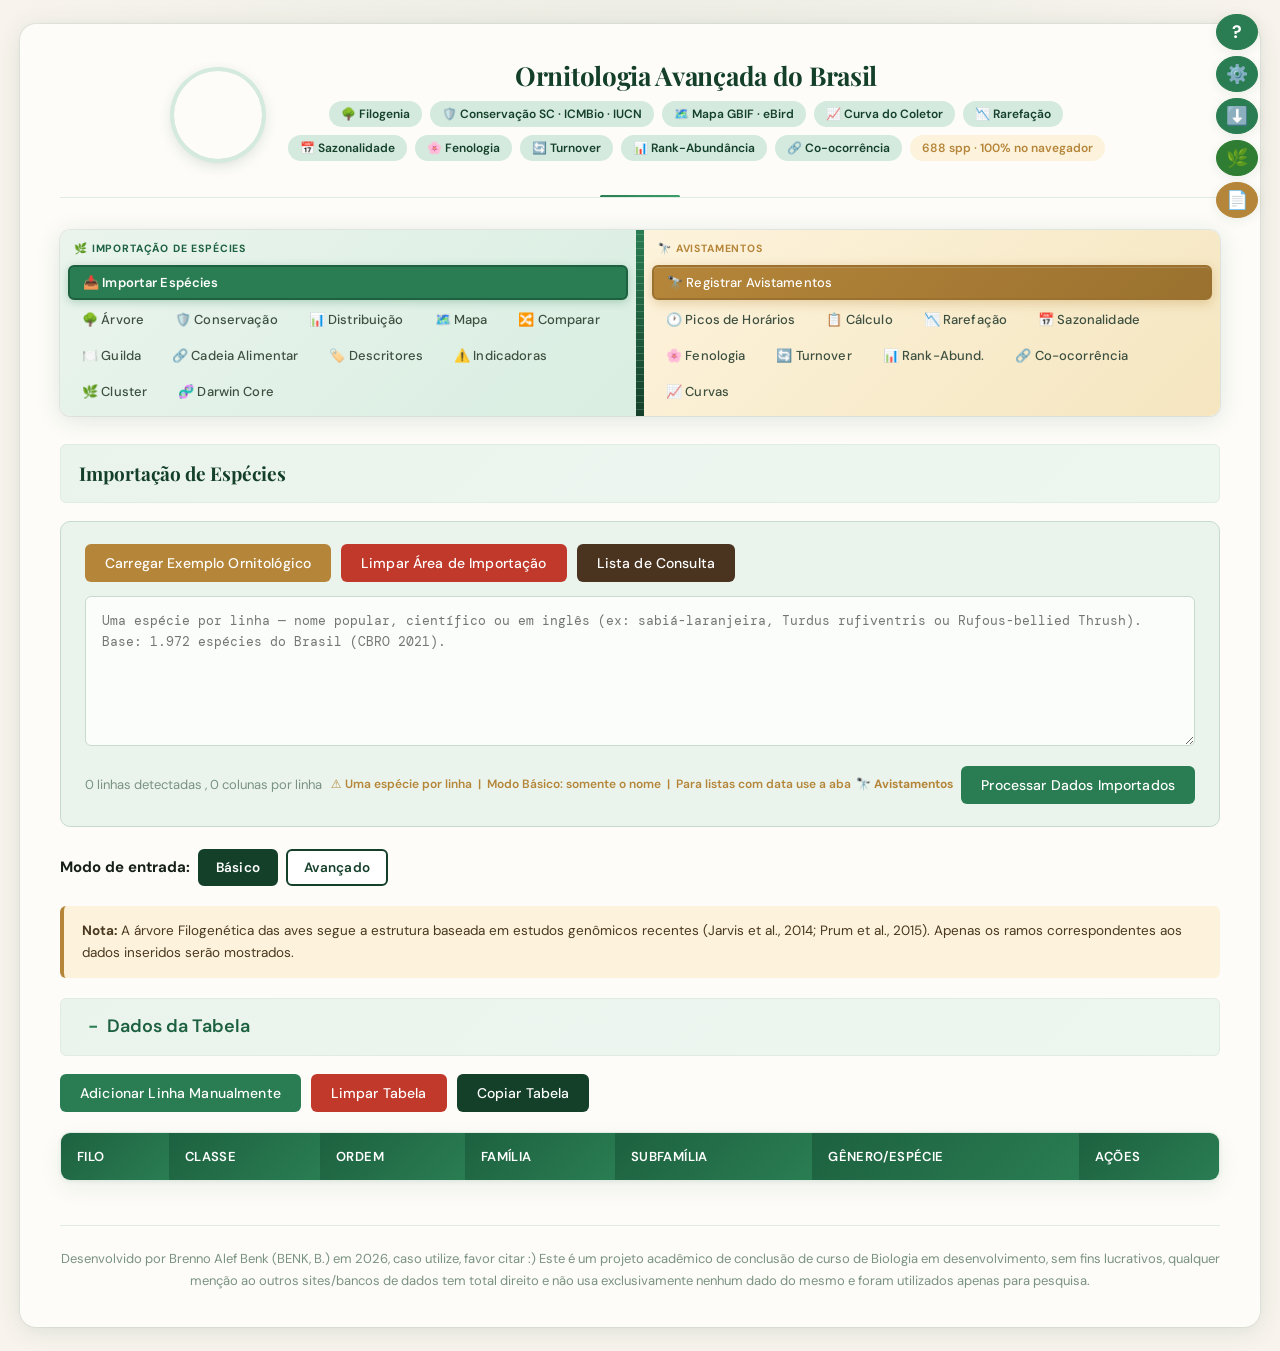
==== index.html @ 95152956 "1" ====
<!DOCTYPE html>
<html lang="pt-br">
<head>
    <meta charset="UTF-8">
    <meta name="viewport" content="width=device-width, initial-scale=1.0">
    <title>Ornitologia Avançada do Brasil</title>

    <!-- ── Open Graph / Link Preview ── -->
    <meta property="og:type"        content="website" />
    <meta property="og:title"       content="Ornitologia Avançada do Brasil" />
    <meta property="og:description" content="Plataforma científica de análise ornitológica: filogenia, conservação, diversidade e distribuição das 1.972 espécies de aves do Brasil (CBRO 2021) — tudo no navegador, sem instalar nada." />
    <meta property="og:image"       content="https://img.lightshot.app/1hoA8uRfRcuwwCsfjjPjYw.png" />
    <meta property="og:image:width"  content="512" />
    <meta property="og:image:height" content="512" />
    <meta property="og:image:alt"   content="Logo da plataforma Ornitologia Avançada do Brasil" />

    <!-- ── Twitter Card ── -->
    <meta name="twitter:card"        content="summary" />
    <meta name="twitter:title"       content="Ornitologia Avançada do Brasil" />
    <meta name="twitter:description" content="Plataforma científica de análise ornitológica: filogenia, conservação, diversidade e distribuição das 1.972 espécies de aves do Brasil." />
    <meta name="twitter:image"       content="https://img.lightshot.app/1hoA8uRfRcuwwCsfjjPjYw.png" />
    <script src="https://d3js.org/d3.v7.min.js"></script>
    <script src="https://cdn.jsdelivr.net/npm/html2canvas@1.4.1/dist/html2canvas.min.js"></script>
    <script src="https://cdnjs.cloudflare.com/ajax/libs/jszip/3.10.1/jszip.min.js"></script>
    <script src="https://cdnjs.cloudflare.com/ajax/libs/FileSaver.js/2.0.5/FileSaver.min.js"></script>
    <script src="https://cdnjs.cloudflare.com/ajax/libs/jspdf/2.5.1/jspdf.umd.min.js"></script>
    <!-- svg2pdf.js e lossless-image-compressor removidos: não existem/não são usados -->
    <script src="https://cdn.jsdelivr.net/npm/chart.js@4.4.0/dist/chart.umd.min.js"></script>
    <script src="https://cdn.jsdelivr.net/npm/chartjs-plugin-datalabels@2.2.0/dist/chartjs-plugin-datalabels.min.js"></script>
    <link rel="stylesheet" href="https://unpkg.com/leaflet@1.9.4/dist/leaflet.css" />
    <script src="https://unpkg.com/leaflet@1.9.4/dist/leaflet.js"></script>
    <script src="https://cdnjs.cloudflare.com/ajax/libs/leaflet.draw/1.0.4/leaflet.draw.js"></script>
    <link rel="stylesheet" href="https://cdnjs.cloudflare.com/ajax/libs/leaflet.draw/1.0.4/leaflet.draw.css" />
    <script src="https://unpkg.com/shpjs@4.0.4/dist/shp.js"></script>
    <script src="https://unpkg.com/@mapbox/togeojson@0.16.0/togeojson.js"></script>
    <script src="https://unpkg.com/@ngageoint/geopackage@4.2.4/dist/geopackage.min.js"></script>
    <script src="https://cdn.jsdelivr.net/npm/@turf/turf@6/turf.min.js"></script>
    <!-- shp-write removido: exportação implementada manualmente com JSZip -->
    <link rel="icon" type="image/png" sizes="16x16" href="favicon-16x16.png">
    <link rel="icon" type="image/png" sizes="32x32" href="favicon-32x32.png">
    <link rel="icon" type="image/x-icon" href="favicon.ico">

    <link rel="stylesheet" href="style.css">
    <script src="https://cdn.sheetjs.com/xlsx-0.20.1/package/dist/xlsx.full.min.js"></script>


    <!-- ══════════════════════════════════════════
         RASTREADOR DE VISITAS — Google Sheets
         Substitua COLE_A_URL_AQUI pela URL do
         seu Web App (Google Apps Script).
         Nenhum token exposto aqui!
    ══════════════════════════════════════════ -->
</head>
<body>
<!-- ═══════ LOADING OVERLAY — PAPAGAIO ═══════ -->
<div id="parrot-loading-overlay" role="status" aria-live="polite">
    <div class="parrot-box">
        <span class="parrot-emoji">🦜</span>
        <span class="parrot-label">Calculando métricas…</span>
        <div class="parrot-dots"><span></span><span></span><span></span></div>
    </div>
</div>
<!-- ════════════════════════════════════════════ -->
<!-- ==================== OFFLINE BANNER ==================== -->
<div id="offline-banner" style="display:none; position:fixed; bottom:0; left:0; right:0; z-index:5000; background:#1a1a2e; color:#e0e0e0; font-family:'DM Sans',sans-serif; font-size:13px; padding:10px 20px; display:none; align-items:center; gap:14px; flex-wrap:wrap; border-top:2px solid #e74c3c; box-shadow:0 -4px 20px rgba(0,0,0,0.4);">
    <span style="font-size:18px;">📡</span>
    <strong style="color:#f39c12;">Modo offline detectado.</strong>
    <span style="color:#bdc3c7;">Funções indisponíveis sem internet:</span>
    <span style="background:rgba(231,76,60,0.2); border:1px solid #e74c3c; border-radius:12px; padding:2px 10px; font-size:12px;">🌍 GBIF</span>
    <span style="background:rgba(231,76,60,0.2); border:1px solid #e74c3c; border-radius:12px; padding:2px 10px; font-size:12px;">🐦 eBird</span>
    <span style="background:rgba(231,76,60,0.2); border:1px solid #e74c3c; border-radius:12px; padding:2px 10px; font-size:12px;">🗺️ Mapa base</span>
    <span style="color:#95a5a6; font-size:12px;">— Análises locais (taxonomia, diversidade, conservação) funcionam normalmente.</span>
    <button onclick="document.getElementById('offline-banner').style.display='none'" style="margin-left:auto; background:transparent; border:1px solid #555; border-radius:6px; color:#aaa; font-size:12px; padding:3px 10px; cursor:pointer;">✕</button>
</div>



    <div style="position: fixed; top: 14px; right: 22px; z-index: 3000; display: flex; flex-direction: column; align-items: flex-end; gap: 6px;">
        <button id="help-button-fixed" title="Ajuda" style="width:36px;height:36px;font-size:18px;border-radius:50%;background:var(--green-base);border:1.5px solid var(--green-base);color:white;cursor:pointer;display:flex;align-items:center;justify-content:center;box-shadow:var(--shadow-soft);">?</button>
        <button id="settings-open-btn" title="Configurações" style="width:36px;height:36px;font-size:18px;border-radius:50%;background:var(--green-base);border:1.5px solid var(--green-base);color:white;cursor:pointer;display:flex;align-items:center;justify-content:center;box-shadow:var(--shadow-soft);transition:all var(--transition);">⚙️</button>
        <button id="download-charts-btn" title="Baixar gráficos" style="width:36px;height:36px;font-size:18px;border-radius:50%;background:var(--green-base);border:1.5px solid var(--green-base);color:white;cursor:pointer;display:flex;align-items:center;justify-content:center;box-shadow:var(--shadow-soft);transition:all var(--transition);">⬇️</button>
        <button id="campo-open-btn" title="Modo Campo" style="width:36px;height:36px;font-size:18px;border-radius:50%;background:#2e7d32;border:1.5px solid #2e7d32;color:white;cursor:pointer;display:flex;align-items:center;justify-content:center;box-shadow:var(--shadow-soft);transition:all var(--transition);">🌿</button>
        <button id="report-btn" title="Relatório Preliminar" style="width:36px;height:36px;font-size:18px;border-radius:50%;background:var(--amber);border:1.5px solid var(--amber);color:white;cursor:pointer;display:flex;align-items:center;justify-content:center;box-shadow:var(--shadow-soft);transition:all var(--transition);">📄</button>
    </div>
    <div class="container">

        <!-- ══ LIGHTBOX ══ -->
        <div id="hdr-lightbox">
            <button id="hdr-lb-close" onclick="hdrLbClose()">✕</button>
            <img id="hdr-lb-img" src="" alt="">
            <div id="hdr-lb-cap"></div>
        </div>

        <header id="main-header">
            <!-- camada foto -->
            <div id="hdr-bg"></div>
            <!-- camada escurecimento -->
            <div id="hdr-overlay"></div>
            <!-- botão nova foto (visível só com foto ativa) -->
            <button id="hdr-shuffle" title="Nova foto aleatória" onclick="hdrShuffle(event)">🔀</button>
            <!-- crédito inferior direito -->
            <div id="hdr-credit">
                <a id="hdr-credit-link" href="#" target="_blank" rel="noopener">
                    <span class="cr-cam">📷</span>
                    <span class="cr-bird" id="hdr-cr-bird"></span>
                    <span class="cr-sep">·</span>
                    <span class="cr-author">por <span id="hdr-cr-author"></span></span>
                </a>
            </div>
    <div class="logo" id="logo-placeholder" style="background-image: url('https://img.lightshot.app/1hoA8uRfRcuwwCsfjjPjYw.png');">
    <!-- O texto "LOGO" será ocultado pelo CSS -->
</div>
    <div>
        <h1>Ornitologia Avançada do Brasil</h1>
        <p class="description">
            <span style="display:flex; flex-wrap:wrap; gap:8px; justify-content:center; margin-bottom:8px;">
                <span style="background:var(--green-pale); border-radius:20px; padding:3px 12px; font-size:12px; font-weight:600; color:var(--green-deep);">🌳 Filogenia</span>
                <span style="background:var(--green-pale); border-radius:20px; padding:3px 12px; font-size:12px; font-weight:600; color:var(--green-deep);">🛡️ Conservação SC · ICMBio · IUCN</span>
                <span style="background:var(--green-pale); border-radius:20px; padding:3px 12px; font-size:12px; font-weight:600; color:var(--green-deep);">🗺️ Mapa GBIF · eBird</span>
                <span style="background:var(--green-pale); border-radius:20px; padding:3px 12px; font-size:12px; font-weight:600; color:var(--green-deep);">📈 Curva do Coletor</span>
                <span style="background:var(--green-pale); border-radius:20px; padding:3px 12px; font-size:12px; font-weight:600; color:var(--green-deep);">📉 Rarefação</span>
                <span style="background:var(--green-pale); border-radius:20px; padding:3px 12px; font-size:12px; font-weight:600; color:var(--green-deep);">📅 Sazonalidade</span>
                <span style="background:var(--green-pale); border-radius:20px; padding:3px 12px; font-size:12px; font-weight:600; color:var(--green-deep);">🌸 Fenologia</span>
                <span style="background:var(--green-pale); border-radius:20px; padding:3px 12px; font-size:12px; font-weight:600; color:var(--green-deep);">🔄 Turnover</span>
                <span style="background:var(--green-pale); border-radius:20px; padding:3px 12px; font-size:12px; font-weight:600; color:var(--green-deep);">📊 Rank-Abundância</span>
                <span style="background:var(--green-pale); border-radius:20px; padding:3px 12px; font-size:12px; font-weight:600; color:var(--green-deep);">🔗 Co-ocorrência</span>
                <span style="background:var(--amber-pale); border-radius:20px; padding:3px 12px; font-size:12px; font-weight:600; color:var(--amber);">688 spp · 100% no navegador</span>
            </span>
        </p>
    </div>

</header>
        
        <main>
        <!-- ===== BARRA DE ABAS ===== -->
        <div class="tab-nav-container" id="main-tab-nav">

            <!-- GRUPO ESQUERDO: requer Importação de Espécies (Árvore, Conservação, Distribuição, Mapa, Comparar, etc.) -->
            <div class="tab-group tab-group-left">
                <div class="tab-group-label">🌿 Importação de Espécies</div>
                <button class="tab-btn-primary tab-btn tab-active" data-tab="import-section">📥 Importar Espécies</button>
                <button class="tab-btn" data-tab="tree-section">🌳 Árvore</button>
                <button class="tab-btn" data-tab="conservation-section">🛡️ Conservação</button>
                <button class="tab-btn" data-tab="distribution-charts-section">📊 Distribuição</button>
                <button class="tab-btn" data-tab="map-section">🗺️ Mapa</button>
                <button class="tab-btn" data-tab="compare-section">🔀 Comparar</button>
                <button class="tab-btn" data-tab="guild-section">🍽️ Guilda</button>
                <button class="tab-btn" data-tab="foodchain-section">🔗 Cadeia Alimentar</button>
                <button class="tab-btn" data-tab="descriptor-section">🏷️ Descritores</button>
                <button class="tab-btn" data-tab="indicadoras-section">⚠️ Indicadoras</button>
                <button class="tab-btn" data-tab="cluster-section">🌿 Cluster</button>
                <button class="tab-btn" data-tab="darwincore-section">🧬 Darwin Core</button>
            </div>

            <!-- BARRA DIVISÓRIA VERDE -->
            <div class="tab-nav-divider" title="Linha divisória: esquerda = Espécies · direita = Avistamentos"></div>

            <!-- GRUPO DIREITO: requer Avistamentos -->
            <div class="tab-group tab-group-right">
                <div class="tab-group-label">🔭 Avistamentos</div>
                <button class="tab-btn-primary tab-btn" data-tab="avistamentos-section">🔭 Registrar Avistamentos</button>
                <button class="tab-btn" data-tab="picos-horarios-section">🕐 Picos de Horários</button>
                <button class="tab-btn" data-tab="calculo-avist-section">📋 Cálculo</button>
                <button class="tab-btn" data-tab="rarefacao-section">📉 Rarefação</button>
                <button class="tab-btn" data-tab="sazonalidade-section">📅 Sazonalidade</button>
                <button class="tab-btn" data-tab="fenologia-section">🌸 Fenologia</button>
                <button class="tab-btn" data-tab="turnover-section">🔄 Turnover</button>
                <button class="tab-btn" data-tab="rankabundancia-section">📊 Rank-Abund.</button>
                <button class="tab-btn" data-tab="coocorrencia-section">🔗 Co-ocorrência</button>
                <button class="tab-btn" data-tab="curve-section">📈 Curvas</button>
            </div>

        </div>
        <section class="app-section main-section tab-section tab-active" id="import-section">
    <div class="section-header" id="import-header">
        <span class="collapse-indicator" id="import-indicator">-</span>
        <h2>Importação de Espécies</h2>
    </div>
    <div class="section-content" id="import-content">
        <div class="data-import">
                    <div class="import-controls">
                        <button id="import-example" class="import-btn">Carregar Exemplo Ornitológico</button>
                        <button id="clear-import" class="delete-btn">Limpar Área de Importação</button>
                        <button id="query-species-btn" class="query-btn">Lista de Consulta</button>
                    </div>
                    
                    <div style="position:relative;">
                    <textarea id="import-data" placeholder="Uma espécie por linha — nome popular, científico ou em inglês (ex: sabiá-laranjeira, Turdus rufiventris ou Rufous-bellied Thrush). Base: 1.972 espécies do Brasil (CBRO 2021)."></textarea>
                    <!-- FEEDBACK EM TEMPO REAL -->
                    <div id="realtime-feedback-panel" style="display:none; position:absolute; right:-210px; top:0; width:200px; background:var(--surface,#fff); border:1.5px solid var(--border,#c5d0b5); border-radius:8px; padding:8px; font-size:12px; font-family:'DM Sans',sans-serif; box-shadow:0 4px 16px rgba(0,0,0,0.12); max-height:380px; overflow-y:auto; z-index:100;">
                        <div style="font-weight:700; color:var(--green-deep); margin-bottom:6px; font-size:11px; letter-spacing:0.3px;">FEEDBACK EM TEMPO REAL</div>
                        <div id="realtime-feedback-lines"></div>
                    </div>
                    </div>
<div id="import-autocomplete" class="autocomplete-suggestions" style="display:none;"></div>
                    <div class="import-info">
                        <div>
                            <span id="line-count">0 linhas detectadas</span>
                            <span id="column-count">, 0 colunas por linha</span>
                        </div>
                        <span style="font-size:12px; color:var(--amber); font-weight:600; display:flex; align-items:center; gap:5px;">
                            ⚠️ Uma espécie por linha &nbsp;|&nbsp; Modo Básico: somente o nome &nbsp;|&nbsp; Para listas com data use a aba <strong>🔭 Avistamentos</strong>
                        </span>
                        <button id="process-import" class="generate-btn">Processar Dados Importados</button>
                    </div>
                </div>
                
                <!-- Seletor de modo básico/avançado -->
                <div class="mode-selector">
                    <span style="font-weight: bold;">Modo de entrada:</span>
                    <button id="mode-basic" class="mode-btn active">Básico</button>
                    <button id="mode-advanced" class="mode-btn">Avançado</button>
                </div>
                
                <!-- INSTRUÇÕES DINÂMICAS -->
                <div class="instructions" id="instructions-text">
                    <!-- Preenchido via JS -->
                            </div>
                
                <div class="tree-note" style="margin-bottom: 20px;">
                    <strong>Nota:</strong> A árvore Filogenética das aves segue a estrutura baseada em estudos genômicos recentes (Jarvis et al., 2014; Prum et al., 2015). Apenas os ramos correspondentes aos dados inseridos serão mostrados.
                </div>

                <!-- Cabeçalho para colapsar a tabela -->
                <div class="section-header" id="table-header">
                    <span class="collapse-indicator" id="table-indicator">-</span>
                    <h3>Dados da Tabela</h3>
                </div>

<!-- Área colapsável da tabela -->
<div class="section-content" id="table-content">
    <!-- Área de botões (já existente) -->
                    <div class="buttons">
                        <button id="add-row">Adicionar Linha Manualmente</button>
                        <button id="clear-data" class="delete-btn">Limpar Tabela</button>
                        <button id="copy-taxonomy-table" class="export-btn">Copiar Tabela</button>  
                    </div>
    <div class="table-container">
        <table id="taxonomy-table">
            <thead>
                <tr>
                    <th class="taxo-col">Filo</th>
                    <th class="taxo-col">Classe</th>
                    <th class="taxo-col">Ordem</th>
                    <th class="taxo-col">Família</th>
                    <th class="taxo-col">Subfamília</th>
                    <th class="species-col">Gênero/Espécie</th>
                    <th>Ações</th>
                </tr>
            </thead>
            <tbody id="table-body">
                <!-- Linhas serão adicionadas aqui dinamicamente -->
            </tbody>
        </table>
    </div>
</div>
    </div><!-- /section-content -->
            </section>
            
            <!-- Área de avisos de correção taxonômica -->
            <div id="taxo-warnings-container" class="taxo-warning" style="display: none;"></div>

<!-- ==================== ABA AVISTAMENTOS ==================== -->
<section class="app-section tab-section" id="avistamentos-section">
    <div class="section-header" style="cursor:default; margin-bottom:20px;">
        <span class="collapse-indicator" style="display:none;"></span>
        <h2>🔭 Registro de Avistamentos</h2>
    </div>
    <div class="section-content">

        <p style="background:#eef4e4; border-left:4px solid var(--green-base); padding:10px 14px; border-radius:4px; margin-bottom:20px; font-size:13.5px;">
            Registre avistamentos de campo — com ou sem data. Os registros são armazenados localmente na sessão e ficam disponíveis para todas as análises (Sazonalidade, Fenologia, Turnover, Rank-Abundância, Co-ocorrência). Use o botão <strong>"Importar avistamentos"</strong> dentro de cada aba para carregar os dados.
        </p>

        <!-- Modo único: data e hora -->
        <div id="avist-date-panel">
            <label style="font-size:13px; font-weight:600; display:block; margin-bottom:6px;">
                Formato: <code>DD/MM/AAAA HH:MM nome da espécie</code> — um avistamento por linha.
                <span style="color:var(--text-muted); font-weight:400;"> A hora é opcional; sem ela, basta <code>DD/MM/AAAA nome</code>.</span>
            </label>
            <textarea id="avist-date-input" rows="12" placeholder="28/05/2024 06:40 saracura do mato&#10;28/05/2024 06:45 socó-dorminhoco&#10;28/05/2024 06:53 quero quero&#10;01/03/2026 polícia inglesa do sul&#10;01/03/2026 urubu preto&#10;..."></textarea>
            <div id="avist-date-autocomplete" class="autocomplete-suggestions" style="display:none;"></div>
            <div style="display:flex; gap:10px; margin-top:10px; flex-wrap:wrap;">
                <button id="avist-date-add" class="generate-btn">➕ Adicionar à lista de avistamentos</button>
                <button id="avist-date-clear-input" class="delete-btn" style="background:#8e6325;">🗑️ Limpar campo</button>
            </div>
        </div>

        <!-- Banner pós-adição: enviar para importação -->
        <div id="avist-post-add-banner" style="display:none; margin:14px 0; background:#eef4e4; border:1.5px solid var(--green-base); border-radius:var(--radius-md); padding:14px 18px; display:none; align-items:center; gap:14px; flex-wrap:wrap;">
            <span style="font-size:13.5px; font-weight:600; color:var(--green-deep);">✅ Avistamentos adicionados!</span>
            <button id="avist-send-now-btn" class="generate-btn" style="background:var(--green-deep);">📥 Adicionar espécies à Importação de Espécies</button>
            <span style="font-size:12px; color:var(--text-muted);">Adiciona um exemplar de cada espécie reconhecida à aba 📥</span>
        </div>

        <!-- Estatísticas rápidas -->
        <div id="avist-stats-row" style="display:flex; flex-wrap:wrap; gap:12px; margin:22px 0 14px;"></div>

        <!-- Filtros da lista -->
        <div style="display:flex; gap:10px; flex-wrap:wrap; align-items:center; margin-bottom:12px;">
            <input type="text" id="avist-search" placeholder="🔍 Filtrar por nome ou data..." style="max-width:280px; flex:1;">
            <select id="avist-filter-date" style="padding:9px 12px; border:1.5px solid var(--border); border-radius:var(--radius-sm); font-family:inherit; font-size:13.5px; background:#fafdf9; cursor:pointer;">
                <option value="">Todas as datas</option>
            </select>
            <button id="avist-export-csv" class="export-btn">⬇️ Exportar CSV</button>
            <button id="avist-clear-all" class="delete-btn">🗑️ Limpar todos</button>
            <button id="avist-send-to-import" class="generate-btn" style="background:var(--amber);">📥 Enviar espécies únicas para Importação</button>
        </div>


        <!-- Tabela de avistamentos -->
        <div id="avist-sub-lista">
        <div class="table-container" style="max-height:420px; overflow-y:auto;">
            <table id="avist-table">
                <thead>
                    <tr>
                        <th style="width:40px;">#</th>
                        <th>Data</th>
                        <th>Hora</th>
                        <th>Nome inserido</th>
                        <th>Espécie reconhecida</th>
                        <th>Nome popular</th>
                        <th style="width:50px;">Ação</th>
                    </tr>
                </thead>
                <tbody id="avist-body"></tbody>
            </table>
        </div>
        <div id="avist-count" style="margin-top:10px; font-size:13px; color:var(--text-muted);"></div>
        </div><!-- /avist-sub-lista -->

    </div>
</section>
<!-- ==================== FIM AVISTAMENTOS ====================  -->

<!-- ==================== ABA PICOS DE HORÁRIOS ==================== -->
<section class="app-section tab-section" id="picos-horarios-section">
    <div class="section-header" style="cursor:default; margin-bottom:20px;">
        <span class="collapse-indicator" style="display:none;"></span>
        <h2>🕐 Picos de Horários</h2>
    </div>
    <div class="section-content">
        <p style="background:#eef4e4; border-left:4px solid var(--green-base); padding:10px 14px; border-radius:4px; margin-bottom:20px; font-size:13.5px;">
            Distribuição dos avistamentos ao longo das <strong>24 horas do dia</strong>. Apenas registros com hora (formato <code>DD/MM/AAAA HH:MM nome</code>) são considerados. Os 3 horários com mais registros são destacados em verde escuro.
        </p>
        <div style="position:relative; height:360px;"><canvas id="picosHorariosChart"></canvas></div>
        <div id="picos-stats" style="margin-top:14px; font-size:13px; color:var(--text-mid);"></div>
    </div>
</section>
<!-- ==================== FIM PICOS ====================  -->

<!-- ==================== ABA CÁLCULO DE AVISTAMENTOS ==================== -->
<section class="app-section tab-section" id="calculo-avist-section">
    <div class="section-header" style="cursor:default; margin-bottom:20px;">
        <span class="collapse-indicator" style="display:none;"></span>
        <h2>📋 Cálculo dos Avistamentos</h2>
    </div>
    <div class="section-content">

        <p style="background:#eef4e4; border-left:4px solid var(--green-base); padding:10px 14px; border-radius:4px; margin-bottom:20px; font-size:13.5px;">
            Análise quantitativa dos avistamentos registrados na aba <strong>🔭 Avistamentos</strong>. Mostra frequência absoluta e relativa por espécie, distribuição por data e estatísticas gerais.
        </p>

        <!-- Botão atualizar + filtros -->
        <div style="display:flex; gap:10px; flex-wrap:wrap; align-items:center; margin-bottom:16px;">
            <button id="calculo-refresh" class="generate-btn">🔄 Atualizar cálculos</button>
            <select id="calculo-filter-date" style="padding:9px 12px; border:1.5px solid var(--border); border-radius:var(--radius-sm); font-family:inherit; font-size:13.5px; background:#fafdf9; cursor:pointer;">
                <option value="">Todas as datas</option>
            </select>
            <input type="text" id="calculo-search" placeholder="🔍 Filtrar espécie..." style="max-width:240px; flex:1;">
            <button id="calculo-export-csv" class="export-btn">⬇️ Exportar CSV</button>
        </div>

        <!-- Cards de estatísticas -->
        <div id="calculo-stats-row" style="display:flex; flex-wrap:wrap; gap:12px; margin-bottom:22px;"></div>

        <!-- Gráficos -->
        <div style="display:flex; gap:20px; flex-wrap:wrap; margin-bottom:24px;">
            <div style="flex:2; min-width:320px;">
                <h4 style="color:var(--green-deep); margin-bottom:10px;">Frequência por espécie (top 20)</h4>
                <div style="height:380px;"><canvas id="calculo-bar-chart"></canvas></div>
            </div>
            <div style="flex:1; min-width:260px;">
                <h4 style="color:var(--green-deep); margin-bottom:10px;">Proporção por espécie</h4>
                <div style="height:380px;"><canvas id="calculo-pie-chart"></canvas></div>
            </div>
        </div>

        <!-- Gráfico por data (se tiver datas) -->
        <div id="calculo-date-chart-wrap" style="margin-bottom:24px; display:none;">
            <h4 style="color:var(--green-deep); margin-bottom:10px;">Avistamentos por data</h4>
            <div style="height:240px;"><canvas id="calculo-date-chart"></canvas></div>
        </div>

        <!-- Tabela detalhada -->
        <h4 style="color:var(--green-deep); margin-bottom:10px;">Tabela de frequências</h4>
        <div class="table-container" style="max-height:440px; overflow-y:auto;">
            <table id="calculo-table">
                <thead>
                    <tr>
                        <th style="width:40px;">#</th>
                        <th>Espécie reconhecida</th>
                        <th>Nome popular</th>
                        <th>Frequência absoluta</th>
                        <th>Frequência relativa (%)</th>
                        <th>Datas de ocorrência</th>
                    </tr>
                </thead>
                <tbody id="calculo-table-body"></tbody>
            </table>
        </div>
        <div id="calculo-count" style="margin-top:10px; font-size:13px; color:var(--text-muted);"></div>
    </div>
</section>
<!-- ==================== FIM CÁLCULO ==================== -->
            
            <!-- Seção da Árvore Taxonômica com cabeçalho colapsável -->
            <section class="app-section tab-section" id="tree-section">
    <div class="section-header" id="tree-header">
        <span class="collapse-indicator" id="tree-indicator">-</span>
        <h2>Visualização da Árvore Taxonômica</h2>
    </div>
    <div class="section-content" id="tree-content">
        <div class="tree-type-selector">
            <button class="tree-type-btn active" data-type="hierarchical">Árvore Hierárquica</button>
            <button class="tree-type-btn" data-type="genealogical">Árvore Filogenética</button>
            <div class="genealogical-view-selector" id="genealogical-view-selector" style="display:none;">
                <button id="view-full" class="genealogical-view-btn active">Mostrar Completa</button>
                <button id="view-user" class="genealogical-view-btn">Apenas Adicionados</button>
            </div>
            <button id="download-image" class="download-btn">Baixar Imagem da Árvore</button>
                        <button id="download-html" class="download-btn">Exportar Árvore</button>
                         <button id="toggle-popular-names" class="genealogical-view-btn" style="margin-left: auto;" title="Mostrar nomes populares">Nomes populares</button>
        </div>
        <div class="tree-container" id="tree-container">
            <div id="tree-display">
                <p style="text-align: center; color: #7f8c8d; margin-top: 150px;">
                    A árvore taxonômica será exibida aqui automaticamente conforme você adiciona dados.
                </p>
            </div>
        </div>
        <div class="legend">
            <!-- Legenda será gerada dinamicamente -->
        </div>
    </div>
</section>



            <!-- Seção de Status de Conservação com cabeçalho colapsável -->
            <section class="conservation-section tab-section" id="conservation-section">
                <div class="section-header" id="conservation-header">
                    <span class="collapse-indicator" id="conservation-indicator">-</span>
                    <h2>Status de Conservação das Espécies</h2>
                </div>
                <div class="section-content" id="conservation-content">
                    <div class="conservation-controls">
                        <button id="sort-alpha" class="sort-btn">A-Z</button>
                        <button id="sort-conserv-asc" class="sort-btn">Conservação ▲ (LC→CR)</button>
                        <button id="sort-conserv-desc" class="sort-btn">Conservação ▼ (CR→LC)</button>
                        <button id="more-info-btn" class="sources-btn">Mais informações</button>
                        <button id="export-csv" class="export-btn">Exportar Excel (CSV)</button>
                        <button id="copy-conservation-table" class="export-btn">Copiar Tabela</button>
                    </div>
                    <div id="conservation-table-container">
                        <table class="conservation-table">
                            <thead>
                                <tr>
                                    <th>Ordem</th>
                                    <th>Família</th>
                                    <th>Subfamília</th>
                                    <th>Nome científico</th>
                                    <th>Nome Popular</th>
                                    <th>SC</th>
                                    <th>ICMBio</th>
                                    <th>IUCN</th>
                                    <th title="Espécies com divergência de status entre as três listas">⚠️ Divergência</th>
                                </tr>
                            </thead>
                            <tbody id="conservation-table-body">
                                <!-- Dados serão inseridos via JavaScript -->
                            </tbody>
                        </table>
                        <!-- Legenda IUCN -->
                        <div class="conservation-legend">
                            <div class="legend-block">
                                <div class="legend-row"><span class="legend-color-box" style="background:#27ae60;"></span> LC - Pouco preocupante</div>
                                <div class="legend-row"><span class="legend-color-box" style="background:#f39c12;"></span> NT - Quase ameaçada</div>
                                <div class="legend-row"><span class="legend-color-box" style="background:#e67e22;"></span> VU - Vulnerável</div>
                                <div class="legend-row"><span class="legend-color-box" style="background:#e74c3c;"></span> EN - Em perigo</div>
                                <div class="legend-row"><span class="legend-color-box" style="background:#c0392b;"></span> CR - Criticamente em perigo</div>
                                <div class="legend-row"><span class="legend-color-box" style="background:#7f8c8d;"></span> DD - Dados insuficientes</div>
                                <div class="legend-row"><span class="legend-color-box" style="background:#95a5a6;"></span> NE - Não avaliada</div>
                            </div>
                                <!-- NOVOS GRÁFICOS DE PIZZA: STATUS DE CONSERVAÇÃO -->
<div class="conservation-status-charts" style="margin-top: 30px; margin-bottom: 30px;">
    <div style="display: flex; gap: 20px; flex-wrap: wrap; justify-content: center;">
        <!-- SC -->
        <div style="flex: 1 1 300px; min-width: 250px; max-width: 400px;">
            <h4 style="text-align: center; margin-bottom: 10px;">SC</h4>
            <div style="height: 300px;">
                <canvas id="scPieChart"></canvas>
            </div>
        </div>
        <!-- ICMBio -->
        <div style="flex: 1 1 300px; min-width: 250px; max-width: 400px;">
            <h4 style="text-align: center; margin-bottom: 10px;">ICMBio</h4>
            <div style="height: 300px;">
                <canvas id="icmbioPieChart"></canvas>
            </div>
        </div>
        <!-- IUCN -->
        <div style="flex: 1 1 300px; min-width: 250px; max-width: 400px;">
            <h4 style="text-align: center; margin-bottom: 10px;">IUCN</h4>
            <div style="height: 300px;">
                <canvas id="iucnPieChart"></canvas>
            </div>
        </div>
    </div>
</div>
                            <div class="legend-block">
                                <p><strong>SC:</strong> Lista de Santa Catarina (Consema, 2011) — <em>NA</em> = sem ocorrência em SC<br>
                                <strong>ICMBio:</strong> Lista Nacional Oficial — Portaria MMA nº 1.704/2026<br>
                                <strong>IUCN:</strong> União Internacional para a Conservação da Natureza</p>
                            </div>
                        </div>
                    </div>
                </div>

                            </section>
                            <!-- SEÇÃO DE GRÁFICOS DE DISTRIBUIÇÃO TAXONÔMICA -->
                <section class="app-section tab-section" id="distribution-charts-section">
                    <div class="section-header" id="distribution-header">
                        <span class="collapse-indicator" id="distribution-indicator">-</span>
                        <h2>Distribuição Taxonômica</h2>
                    </div>
                    <div class="section-content" id="distribution-content">
                        <div class="conservation-charts" style="margin-top: 30px;">
                            <h3>Distribuição por Ordens</h3>
                            <div style="display: flex; gap: 20px; flex-wrap: wrap;">
                                <div style="flex: 1; min-width: 300px; height: 400px;">
                                    <canvas id="ordemBarChart"></canvas>
                                </div>
                                <div style="flex: 1; min-width: 300px; height: 400px;">
                                    <canvas id="ordemPieChart"></canvas>
                                </div>
                            </div>
                            <h3 style="margin-top: 30px;">Distribuição por Famílias</h3>
                            <div style="display: flex; gap: 20px; flex-wrap: wrap;">
                                <div style="flex: 1; min-width: 300px; height: 400px;">
                                    <canvas id="familiaBarChart"></canvas>
                                </div>
                                <div style="flex: 1; min-width: 300px; height: 400px;">
                                    <canvas id="familiaPieChart"></canvas>
                                </div>
                            </div>
                        </div>
                    </div>
                </section>

                <!-- ========== SEÇÃO DE MAPA E ANÁLISE ESPACIAL ========== -->
<section class="app-section tab-section" id="map-section">
    <div class="section-header" id="map-header">
        <span class="collapse-indicator" id="map-indicator">-</span>
        <h2>Mapa de cálculos e ocorrências</h2>
    </div>
    <div class="section-content" id="map-content">
        <!-- Linha flex: painel lateral + mapa -->
        <div id="map-flex-row" style="display:flex; gap:15px; flex-wrap:nowrap; align-items:stretch;">
            <!-- Painel lateral com lista de aves -->
            <div style="width: 220px; background: #f5f7e9; border-radius: 8px; padding: 10px; border: 1px solid #c5d0b5; height: 500px; overflow-y: auto; box-sizing: border-box; flex-shrink: 0;">
                <h3 style="margin-top:0; font-size:13px;">Espécies na tabela</h3>
                <div id="species-list" style="display: flex; flex-direction: column; gap: 5px;">
                    <!-- Itens serão inseridos via JS -->
                </div>
            </div>
            <!-- Container do mapa e controles -->
            <div style="flex: 1; min-width: 500px; position: relative;">
                <div style="display: flex; gap: 10px; margin-bottom: 10px; flex-wrap: wrap; align-items: center;">
                    <button id="draw-polygon" class="sources-btn">🔷 Desenhar área</button>
                    <button id="add-all-to-polygon" class="generate-btn" style="background:#4c8b4c;">➕ Adicionar todas</button>
                    <button id="clear-drawings" class="delete-btn">🗑️ Limpar desenhos</button>
                    <label for="shapefile-upload" class="import-btn" style="padding:10px 20px; cursor:pointer; background:#8e6b3c;">📁 Carregar Shapefile / KML / GeoPackage</label>
                    <input type="file" id="shapefile-upload" accept=".zip,.shp,.dbf,.prj,.shx,.cpg,.kml,.gpkg" multiple style="display:none;">
                    <button id="calculate-species" class="generate-btn" style="background:#8e6b3c;">🔢 Calcular espécies nas áreas</button>
                    <button id="edit-mode-btn" class="sources-btn">✏️ Edição de ponto</button>
                    <button id="edit-area-btn" class="sources-btn">✏️ Editar área (OFF)</button>
                    <button id="toggle-gbif" class="sources-btn" style="background:#1e7e6b;">🌍 GBIF (OFF)</button>
                    <button id="toggle-ebird" class="sources-btn" style="background:#d9520e;">🐦 eBird (OFF)</button>
                    <button id="trash-bin" class="delete-btn" style="padding:10px 20px; background:#e74c3c;">🗑️ Lixeira (OFF)</button>
                    <button id="export-shapefile" class="download-btn" style="background:#b87c3a;">🗺️ Exportar shapefile</button>
                </div>
                <div id="map-container" style="height: 500px; width: 100%; border-radius: 8px; border: 1px solid #c5d0b5;"></div>
                <!-- Legenda das cores será inserida aqui via JS -->
            </div>
        </div>
        <!-- Tabela de resultados (dentro do section-content para colapsar junto) -->
        <div id="map-results" style="display:none; margin-top: 15px;">
            <h3>Resultados por polígono</h3>
            <table class="conservation-table" style="width:100%;">
                <thead>
                    <tr>
                        <th>Área #</th>
                        <th style="min-width: 200px; max-width: 400px;">Espécies encontradas</th>
                        <th>Nº espécies</th>
                        <th>Nº pontos</th>
                        <th>Área (m²)</th>
                        <th>Pontos/m²</th>
                        <th>Espécies/m²</th>
                        <th>Famílias/m²</th>
                        <th>Ordens/m²</th>
                    </tr>
                </thead>
                <tbody id="map-results-body"></tbody>
            </table>
        </div>
    </div>
</section>

<!-- ========== SEÇÃO CURVA DO COLETOR (RIQUEZA) ========== -->
<section class="app-section tab-section" id="curve-section">
    <div class="section-header" id="curve-header">
        <span class="collapse-indicator" id="curve-indicator">-</span>
        <h2>🔭 Curva do Coletor (Riqueza)</h2>
    </div>
    <div class="section-content" id="curve-content">
        <!-- Importar avistamentos -->
        <div style="margin-bottom:16px; padding:12px 16px; background:var(--amber-light,#fff8ec); border:1px solid var(--amber,#e07820); border-radius:10px; display:flex; align-items:center; gap:14px; flex-wrap:wrap;">
            <span style="font-size:13.5px; color:#7a4500;">⚠️ Esta aba requer <strong>avistamentos com data</strong>. Cada dia de campo vira uma amostra independente — necessário para calcular os estimadores de riqueza corretamente.</span>
            <button id="curve-import-avist" class="generate-btn" style="background:var(--amber,#e07820); white-space:nowrap;">🔭 Importar avistamentos</button>
        </div>
        <!-- Seletores de modo -->
        <div style="display: flex; gap: 10px; margin-bottom: 15px; flex-wrap: wrap;">
            <button id="curve-mode-avg" class="tree-type-btn active">Curva por Média</button>
            <button id="curve-mode-specific" class="tree-type-btn">Curva de dias específicos</button>
        </div>

        <!-- ========== PAINEL MODO MÉDIA ========== -->
        <div id="curve-avg-panel">
            <div style="display: flex; gap: 15px; margin-bottom: 15px; flex-wrap: wrap; align-items: center;">
                <label>Data inicial: <input type="month" id="curve-start-month" value="2025-01"></label>
                <label>Data final: <input type="month" id="curve-end-month" value="2025-12"></label>
            </div>
            <div style="display: flex; gap: 15px; margin-bottom: 15px; flex-wrap: wrap;">
                <button id="curve-avg-interval" class="genealogical-view-btn active">Média dentro do intervalo de meses</button>
                <button id="curve-avg-specific" class="genealogical-view-btn">Média com dias específicos</button>
            </div>

            <!-- Submodo: dias específicos -->
            <div id="curve-specific-dates" style="display: none; margin-bottom: 15px;">
                <h4>Datas de coleta (com dia)</h4>
                <div style="display: flex; gap: 10px; margin-bottom: 10px;">
                    <textarea id="curve-dates-bulk" placeholder="Cole as datas (uma por linha ou separadas por vírgula)..." rows="4" style="flex:1; min-width:200px;"></textarea>
                    <button id="curve-load-dates" class="generate-btn" style="align-self:flex-end;">Carregar datas</button>
                </div>
                <div id="curve-date-list" style="display: flex; flex-direction: column; gap: 8px; max-width: 400px;">
                    <!-- Modelo de linha (inicial com uma data) -->
                    <div style="display: flex; gap: 10px; align-items: center;">
                        <input type="date" class="curve-date-input" value="2025-01-15">
                        <button class="remove-date-btn delete-btn" style="padding: 4px 10px;">Remover</button>
                    </div>
                </div>
                <button id="curve-add-date" class="generate-btn" style="margin-top: 8px;">➕ Adicionar data</button>
            </div>
            <button id="curve-generate-avg" class="generate-btn">Gerar Curva Média</button>
        </div>

        <!-- ========== PAINEL MODO DIAS ESPECÍFICOS ========== -->
        <div id="curve-specific-panel" style="display: none;">
            <div style="display: flex; gap: 20px; flex-wrap: wrap;">
                <!-- Coluna esquerda: opções de entrada -->
                <div style="flex:1; min-width:300px;">
                    <h4>Incremento de espécies por evento</h4>
                    <div style="margin-bottom:15px;">
                        <label><input type="radio" name="spec-input-mode" value="paste" checked> Colar datas/incrementos</label><br>
                        <label><input type="radio" name="spec-input-mode" value="numbers"> Apenas números de campo</label>
                    </div>
                    <!-- Área para colagem (modo colar) -->
                    <div id="spec-paste-area">
                        <textarea id="spec-bulk-data" placeholder="Formato 1 — data e incremento:&#10;2025-01-15,3&#10;2025-01-22,2&#10;&#10;Formato 2 — avistamentos (data + espécie):&#10;28/05/2024&#9;saracura do mato&#10;28/05/2024&#9;bem te vi&#10;10/06/2024&#9;João de barro" rows="6" style="width:100%;"></textarea>
                        <button id="spec-load-bulk" class="generate-btn" style="margin-top:5px;">Carregar dados</button>
                    </div>
                    <!-- Área para números de campo (modo apenas números) -->
                    <div id="spec-numbers-area" style="display:none;">
                        <p>Digite quantos campos de coleta deseja:</p>
                        <input type="number" id="spec-num-fields" min="1" value="4" style="width:80px;">
                        <button id="spec-generate-fields" class="generate-btn">Gerar campos</button>
                    </div>
                </div>
                <!-- Coluna direita: tabela de entradas (será preenchida dinamicamente) -->
                <div style="flex:2; min-width:400px;">
                    <h4>Dados de cada campo</h4>
                    <div id="curve-specific-list" style="max-height:300px; overflow-y:auto; border:1px solid #c5d0b5; padding:10px; border-radius:5px;">
                        <!-- Linhas serão inseridas via JS -->
                    </div>
                </div>
            </div>
            <button id="curve-generate-spec" class="generate-btn" style="margin-top:15px;">Gerar Curva Específica</button>
        </div>

        <!-- Gráfico -->
        <div style="margin-top: 30px;">
            <canvas id="collectorChart" style="width:100%; max-height: 500px; height: 500px;"></canvas>
        </div>

        <!-- Estatísticas -->
        <div id="curve-stats" style="margin-top: 20px; padding: 15px; background-color: #f5f7e9; border-radius: 8px; display: flex; flex-wrap: wrap; gap: 30px;">
            <div><strong>Eventos (dias/campos):</strong> <span id="stat-days">0</span></div>
            <div><strong>Média por evento:</strong> <span id="stat-avg">0.00</span></div>
            <div><strong>Total acumulado:</strong> <span id="stat-total">0</span></div>
            <div><strong>Estação (aprox.):</strong> <span id="stat-season">-</span></div>
        </div>

        <!-- Legenda interativa -->
        <div id="curve-legend" style="display: flex; gap: 20px; margin-top: 15px; font-size: 14px;"></div>
                       <!-- Gráficos dos estimadores de riqueza -->
        <div id="estimator-charts" style="margin-top: 30px; border-top: 2px solid var(--green-light); padding-top: 20px;">
            <h3>📈 Estimadores de Riqueza</h3>
            <p style="font-size:13px; color:#555; margin:0 0 12px; background:#f5f7e9; padding:10px 14px; border-radius:8px; border-left:3px solid var(--green-base,#5a8a3c);">
                Calculados a partir dos avistamentos importados — cada dia de campo é tratado como uma amostra independente (matriz espécie × data). 
                São válidos apenas com <strong>2 ou mais amostras</strong>; com amostra única os valores são descartados. 
                Interpretação: <strong>Bootstrap</strong> = estimativa conservadora &nbsp;·&nbsp; <strong>Jackknife 1ª</strong> = mais usada em publicações &nbsp;·&nbsp; <strong>Jackknife 2ª</strong> = otimista &nbsp;·&nbsp; <strong>Chao2</strong> = sensível a singletons, válido apenas com amostras heterogêneas.
            </p>
            <div style="display: flex; flex-direction: column; gap: 30px;">
                <div>
                    <h4>Chao2</h4>
                    <canvas id="chaoChart" style="width:100%; max-height: 250px; height: 250px;"></canvas>
                </div>
                <div>
                    <h4>Jackknife 1ª ordem</h4>
                    <canvas id="jack1Chart" style="width:100%; max-height: 250px; height: 250px;"></canvas>
                </div>
                <div>
                    <h4>Jackknife 2ª ordem</h4>
                    <canvas id="jack2Chart" style="width:100%; max-height: 250px; height: 250px;"></canvas>
                </div>
                <div>
                    <h4>Bootstrap</h4>
                    <canvas id="bootstrapChart" style="width:100%; max-height: 250px; height: 250px;"></canvas>
                </div>
                <div>
                    <h4>Todos os estimadores</h4>
                    <canvas id="combinedEstimatorChart" style="width:100%; max-height: 350px; height: 350px;"></canvas>
                </div>
            </div>
        </div>
    </div><!-- /section-content -->

</section>

<!-- ========== SEÇÃO GUILDA ALIMENTAR ========== -->
<section class="app-section tab-section" id="guild-section">
    <div class="section-header" style="cursor:default; margin-bottom:20px;">
        <span class="collapse-indicator" style="display:none;"></span>
        <h2>🍽️ Guilda Alimentar das Espécies</h2>
    </div>
    <div class="section-content">

        <!-- Estatísticas rápidas -->
        <div id="guild-stats-row" style="display:flex; flex-wrap:wrap; gap:12px; margin-bottom:22px;"></div>

        <!-- Filtros -->
        <div style="display:flex; flex-wrap:wrap; gap:10px; margin-bottom:18px; align-items:center;">
            <input type="text" id="guild-search" placeholder="🔍 Buscar espécie ou guilda..." style="max-width:300px; flex:1;">
            <select id="guild-filter-guilda" style="padding:9px 12px; border:1.5px solid var(--border); border-radius:var(--radius-sm); font-family:inherit; font-size:14px; background:#fafdf9; cursor:pointer;">
                <option value="">Todas as Guildas</option>
            </select>
            <select id="guild-filter-habitat" style="padding:9px 12px; border:1.5px solid var(--border); border-radius:var(--radius-sm); font-family:inherit; font-size:14px; background:#fafdf9; cursor:pointer;">
                <option value="">Todos os Habitats</option>
            </select>
            <label style="display:flex; align-items:center; gap:6px; font-size:14px; cursor:pointer;">
                <input type="checkbox" id="guild-only-imported" style="width:auto;">
                Apenas espécies importadas
            </label>
        </div>

        <!-- Botões de visualização -->
        <div style="display:flex; gap:10px; margin-bottom:18px; flex-wrap:wrap;">
            <button id="guild-view-imported" onclick="setGuildView('imported')" style="background:var(--green-base); color:white; border:2px solid var(--green-base); border-radius:var(--radius-sm); padding:9px 18px; font-size:14px; font-family:inherit; font-weight:600; cursor:pointer; transition:all var(--transition);">
                📥 Visualizar Apenas Importadas
            </button>
            <button id="guild-view-all" onclick="setGuildView('all')" style="background:white; color:var(--green-base); border:2px solid var(--green-base); border-radius:var(--radius-sm); padding:9px 18px; font-size:14px; font-family:inherit; font-weight:600; cursor:pointer; transition:all var(--transition);">
                📋 Visualizar Lista Completa
            </button>
        </div>

        <!-- Gráficos de pizza -->
        <div id="guild-charts-row" style="display:flex; gap:20px; flex-wrap:wrap; justify-content:center; margin-bottom:28px;"></div>

        <!-- Tabela -->
        <div class="table-container" id="guild-table-container">
            <table id="guild-table">
                <thead>
                    <tr>
                        <th style="cursor:pointer;" data-sort="especie">Espécie <span class="sort-arrow">↕</span></th>
                        <th>Nome Popular</th>
                        <th style="cursor:pointer;" data-sort="guilda">Guilda Alimentar <span class="sort-arrow">↕</span></th>
                        <th style="cursor:pointer;" data-sort="habitat">Habitat <span class="sort-arrow">↕</span></th>
                        <th>Dieta / Estratégia</th>
                        <th>Na tabela</th>
                    </tr>
                </thead>
                <tbody id="guild-table-body"></tbody>
            </table>
        </div>

        <div style="margin-top:14px; display:flex; gap:10px; flex-wrap:wrap;">
            <button id="guild-export-csv" class="export-btn">⬇️ Exportar CSV</button>
            <button id="guild-copy" class="export-btn">📋 Copiar Tabela</button>
            <span id="guild-count" style="align-self:center; font-size:13px; color:var(--text-muted);"></span>
        </div>
    </div>
</section>

<!-- ==================== ABA CADEIA ALIMENTAR ==================== -->
<section class="app-section tab-section" id="foodchain-section">
    <div class="section-header" style="cursor:default; margin-bottom:20px;">
        <span class="collapse-indicator" style="display:none;"></span>
        <h2>🔗 Cadeia Alimentar das Espécies Importadas</h2>
    </div>
    <div class="section-content">

        <div style="background:var(--green-mist); border:1px solid var(--border); border-radius:var(--radius-md); padding:14px 18px; font-size:13.5px; line-height:1.7; color:var(--text-mid); margin-bottom:20px;">
            A cadeia é construída automaticamente a partir da <strong>guilda alimentar</strong> de cada espécie importada (mesma base de dados da aba 🍽️ Guilda), agrupando-as em níveis tróficos segundo o conceito clássico de Lindeman (1942) e adaptado para avifauna brasileira com base em Sick (1997, "Ornitologia Brasileira"), Wilman <em>et al.</em> (2014, "EltonTraits 1.0") e Sigrist (2014, "Avifauna Brasileira"). Espécies com dieta mista (ex.: "Insetívoro/Carnívoro") são posicionadas pelo componente trófico de maior nível.
        </div>

        <div id="foodchain-empty-msg" style="display:none; text-align:center; padding:40px 20px; color:var(--text-muted); font-size:14px;">
            📭 Nenhuma espécie importada ainda. Vá para a aba <strong>📥 Importar Espécies</strong>, processe sua lista e volte aqui.
        </div>

        <div id="foodchain-stats-row" style="display:flex; flex-wrap:wrap; gap:12px; margin-bottom:22px;"></div>

        <!-- Diagrama visual da pirâmide trófica -->
        <div id="foodchain-diagram" style="margin-bottom:28px;"></div>

        <!-- Tabela detalhada -->
        <div class="table-container" id="foodchain-table-container">
            <table id="foodchain-table">
                <thead>
                    <tr>
                        <th>Nível Trófico</th>
                        <th>Espécie</th>
                        <th>Nome Popular</th>
                        <th>Guilda Alimentar</th>
                        <th>Dieta / Estratégia</th>
                    </tr>
                </thead>
                <tbody id="foodchain-table-body"></tbody>
            </table>
        </div>

        <div style="margin-top:14px; display:flex; gap:10px; flex-wrap:wrap;">
            <button id="foodchain-export-csv" class="export-btn">⬇️ Exportar CSV</button>
            <button id="foodchain-copy" class="export-btn">📋 Copiar Tabela</button>
        </div>

        <div style="margin-top:24px; font-size:12px; color:var(--text-muted); border-top:1px solid var(--border-light); padding-top:12px; line-height:1.7;">
            <strong>Referências:</strong> Lindeman, R.L. (1942). The trophic-dynamic aspect of ecology. <em>Ecology</em>, 23(4), 399–417 ·
            Sick, H. (1997). <em>Ornitologia Brasileira</em>. Editora Nova Fronteira ·
            Wilman, H. et al. (2014). EltonTraits 1.0: Species-level foraging attributes of the world's birds and mammals. <em>Ecology</em>, 95(7), 2027 ·
            Sigrist, T. (2014). <em>Avifauna Brasileira: Guia de Campo Avis Brasilis</em>.
        </div>
    </div>
</section>

<!-- ==================== ABA DESCRITORES ==================== -->
<section class="app-section tab-section" id="descriptor-section">
    <div class="section-header" style="cursor:default; margin-bottom:20px;">
        <span class="collapse-indicator" style="display:none;"></span>
        <h2>🏷️ Descritores das Espécies</h2>
    </div>
    <div class="section-content">

        <!-- Estatísticas -->
        <div id="desc-stats-row" style="display:flex; flex-wrap:wrap; gap:12px; margin-bottom:22px;"></div>

        <!-- Filtros -->
        <div style="display:flex; flex-wrap:wrap; gap:10px; margin-bottom:14px; align-items:center;">
            <input type="text" id="desc-search" placeholder="🔍 Buscar espécie, descritor ou ano..." style="max-width:340px; flex:1;">
            <select id="desc-filter-century" style="padding:9px 12px; border:1.5px solid var(--border); border-radius:var(--radius-sm); font-family:inherit; font-size:14px; background:#fafdf9; cursor:pointer;">
                <option value="">Todos os séculos</option>
                <option value="18">Século XVIII (1700–1799)</option>
                <option value="19">Século XIX (1800–1899)</option>
                <option value="20">Século XX (1900–1999)</option>
                <option value="21">Século XXI (2000–)</option>
            </select>
            <select id="desc-filter-author" style="padding:9px 12px; border:1.5px solid var(--border); border-radius:var(--radius-sm); font-family:inherit; font-size:14px; background:#fafdf9; cursor:pointer;">
                <option value="">Todos os descritores</option>
            </select>
        </div>

        <!-- Botões de visualização -->
        <div style="display:flex; gap:10px; margin-bottom:18px; flex-wrap:wrap;">
            <button id="desc-view-imported" onclick="setDescView('imported')" style="background:var(--green-base); color:white; border:2px solid var(--green-base); border-radius:var(--radius-sm); padding:9px 18px; font-size:14px; font-family:inherit; font-weight:600; cursor:pointer; transition:all var(--transition);">
                📥 Apenas Importadas
            </button>
            <button id="desc-view-all" onclick="setDescView('all')" style="background:white; color:var(--green-base); border:2px solid var(--green-base); border-radius:var(--radius-sm); padding:9px 18px; font-size:14px; font-family:inherit; font-weight:600; cursor:pointer; transition:all var(--transition);">
                📋 Todas as Espécies
            </button>
        </div>

        <!-- Tabela -->
        <div class="table-container" id="desc-table-container">
            <table id="desc-table">
                <thead>
                    <tr>
                        <th style="cursor:pointer;" data-sort-desc="especie">Espécie <span class="sort-arrow-desc">↕</span></th>
                        <th>Nome Popular</th>
                        <th style="cursor:pointer;" data-sort-desc="descritor">Descritor <span class="sort-arrow-desc">↕</span></th>
                        <th style="cursor:pointer;" data-sort-desc="ano">Ano <span class="sort-arrow-desc">↕</span></th>
                        <th style="cursor:pointer;" data-sort-desc="ordem">Ordem <span class="sort-arrow-desc">↕</span></th>
                        <th style="cursor:pointer;" data-sort-desc="familia">Família <span class="sort-arrow-desc">↕</span></th>
                        <th>Na tabela</th>
                    </tr>
                </thead>
                <tbody id="desc-table-body"></tbody>
            </table>
        </div>

        <div style="margin-top:14px; display:flex; gap:10px; flex-wrap:wrap; align-items:center;">
            <button id="desc-export-csv" class="export-btn">⬇️ Exportar CSV</button>
            <button id="desc-copy" class="export-btn">📋 Copiar Tabela</button>
            <span id="desc-count" style="align-self:center; font-size:13px; color:var(--text-muted);"></span>
        </div>
    </div>
</section>
<!-- ==================== FIM DESCRITORES ==================== -->

<!-- ==================== RAREFAÇÃO ==================== -->
<section class="app-section tab-section" id="rarefacao-section">
    <div class="section-header" style="cursor:default; margin-bottom:20px;">
        <span class="collapse-indicator" style="display:none;"></span>
        <h2>📉 Rarefação de Riqueza</h2>
    </div>
    <div class="section-content">
        <p style="background:#eef4e4; border-left:4px solid var(--green-base); padding:10px 14px; border-radius:4px; margin-bottom:18px; font-size:13.5px;">
            A rarefação padroniza a riqueza de espécies por esforço amostral, permitindo comparar áreas com número diferente de indivíduos ou registros. Informe o número de registros por amostra abaixo.
        </p>
        <div style="display:flex; flex-wrap:wrap; gap:16px; margin-bottom:18px; align-items:flex-end;">
            <div>
                <label style="font-size:13px; font-weight:600; display:block; margin-bottom:4px;">Número de amostras (N)</label>
                <input type="number" id="raref-n" min="2" value="10" style="width:90px;">
            </div>
            <div style="flex:1; min-width:220px;">
                <label style="font-size:13px; font-weight:600; display:block; margin-bottom:4px;">Riqueza da comunidade (S total)</label>
                <input type="number" id="raref-s" min="1" value="50" style="width:110px;">
            </div>
            <button id="raref-import-avist" class="generate-btn" style="background:var(--amber);">🔭 Importar avistamentos reais</button>
            <button id="raref-run" class="generate-btn">▶ Calcular Rarefação</button>
        </div>
        <div id="raref-multi-container" style="display:flex; flex-direction:column; gap:12px; margin-bottom:16px;">
            <h4 style="margin:0; color:var(--green-mid);">Áreas / Amostras para comparar</h4>
            <div id="raref-areas-list" style="display:flex; flex-wrap:wrap; gap:10px; max-height:320px; overflow-y:auto; padding:4px 2px; border:1px solid var(--border-light); border-radius:var(--radius-sm); background:var(--surface);"></div>
            <button id="raref-add-area" class="generate-btn" style="align-self:flex-start;">➕ Adicionar Área</button>
        </div>
        <div style="margin-top:18px;"><canvas id="rarefChart" style="width:100%; max-height:420px; height:420px;"></canvas></div>
        <div id="raref-stats" style="margin-top:14px;"></div>
    </div>
</section>

<!-- ==================== SAZONALIDADE ==================== -->
<section class="app-section tab-section" id="sazonalidade-section">
    <div class="section-header" style="cursor:default; margin-bottom:20px;">
        <span class="collapse-indicator" style="display:none;"></span>
        <h2>📅 Sazonalidade das Espécies</h2>
    </div>
    <div class="section-content">
        <p style="background:#eef4e4; border-left:4px solid var(--green-base); padding:10px 14px; border-radius:4px; margin-bottom:18px; font-size:13.5px;">
            Visualize quais espécies registradas aparecem em cada mês/estação. Insira os registros no formato <code>Espécie, Mês</code> (mês como número 1–12), importe as espécies da tabela principal, ou carregue diretamente os avistamentos da aba 🔭.
        </p>
        <div style="display:flex; gap:12px; margin-bottom:14px; flex-wrap:wrap; align-items:flex-end;">
            <div style="flex:1; min-width:280px;">
                <label style="font-size:13px; font-weight:600; display:block; margin-bottom:4px;">Registros (Espécie, Mês) — um por linha</label>
                <textarea id="sazon-data" rows="6" placeholder="Ex:&#10;Turdus rufiventris,3&#10;Sporophila caerulescens,10&#10;..."></textarea>
            </div>
            <div style="display:flex; flex-direction:column; gap:8px;">
                <button id="sazon-import-table" class="generate-btn">📥 Importar Espécies</button>
                <button id="sazon-import-avist" class="generate-btn" style="background:var(--amber);">🔭 Importar avistamentos</button>
                <button id="sazon-run" class="generate-btn">▶ Gerar Gráfico</button>
            </div>
        </div>
        <div style="margin-top:18px;"><canvas id="sazonChart" style="width:100%; max-height:440px; height:440px;"></canvas></div>
        <div style="margin-top:18px;"><canvas id="sazonEstacaoChart" style="width:100%; max-height:280px; height:280px;"></canvas></div>
        <div id="sazon-stats" style="margin-top:14px; padding:12px; background:#f5f7e9; border-radius:8px; font-size:13.5px;"></div>
    </div>
</section>

<!-- ==================== FENOLOGIA ==================== -->
<section class="app-section tab-section" id="fenologia-section">
    <div class="section-header" style="cursor:default; margin-bottom:20px;">
        <span class="collapse-indicator" style="display:none;"></span>
        <h2>🌸 Fenologia das Espécies</h2>
    </div>
    <div class="section-content">
        <p style="background:#eef4e4; border-left:4px solid var(--green-base); padding:10px 14px; border-radius:4px; margin-bottom:18px; font-size:13.5px;">
            Registre datas de primeira e última detecção por espécie para visualizar o período de atividade de cada uma ao longo do ano.
        </p>
        <div style="display:flex; gap:12px; margin-bottom:14px; flex-wrap:wrap; align-items:flex-end;">
            <div style="flex:1; min-width:320px;">
                <label style="font-size:13px; font-weight:600; display:block; margin-bottom:4px;">Registros — formato: <code>Espécie, AAAA-MM-DD</code></label>
                <textarea id="fenol-data" rows="7" placeholder="Ex:&#10;Turdus rufiventris,2024-03-15&#10;Turdus rufiventris,2024-09-28&#10;Sporophila caerulescens,2024-10-02&#10;..."></textarea>
            </div>
            <div style="display:flex; flex-direction:column; gap:8px;">
                <button id="fenol-import-avist" class="generate-btn" style="background:var(--amber);">🔭 Importar avistamentos</button>
                <button id="fenol-run" class="generate-btn">▶ Gerar Fenograma</button>
            </div>
        </div>
        <div id="fenol-chart-wrap" style="margin-top:18px; overflow-x:auto;"><canvas id="fenolChart" style="width:100%; max-height:500px; height:500px;"></canvas></div>
        <p id="fenol-chart-note" style="display:none; margin-top:8px; padding:8px 14px; background:#fff8e8; border-left:3px solid var(--amber); border-radius:4px; font-size:12.5px; color:var(--text-mid);">
            ℹ️ <strong>Nota:</strong> valores negativos no eixo X são apenas para fins de visualização — representam o deslocamento relativo das barras no gráfico Gantt. Os dias de atividade real de cada espécie são mostrados no tooltip ao passar o mouse e na tabela abaixo.
        </p>
        <div id="fenol-table-wrap" class="table-container" style="margin-top:18px; max-height:320px; overflow-y:auto;"></div>
        <div id="fenol-analysis" style="margin-top:18px;"></div>
    </div>
</section>

<!-- ==================== TURNOVER TEMPORAL ==================== -->
<section class="app-section tab-section" id="turnover-section">
    <div class="section-header" style="cursor:default; margin-bottom:20px;">
        <span class="collapse-indicator" style="display:none;"></span>
        <h2>🔄 Turnover Temporal</h2>
    </div>
    <div class="section-content">
        <p style="background:#eef4e4; border-left:4px solid var(--green-base); padding:10px 14px; border-radius:4px; margin-bottom:18px; font-size:13.5px;">
            Analise quais espécies entram (ganhos) e saem (perdas) da comunidade entre períodos consecutivos. Informe as listas de cada período.
        </p>
        <div id="turnover-periods-container" style="display:flex; flex-wrap:wrap; gap:14px; margin-bottom:16px; max-height:360px; overflow-y:auto; padding:4px 2px; border:1px solid var(--border-light); border-radius:var(--radius-sm); background:var(--surface);"></div>
        <div style="display:flex; gap:10px; margin-bottom:16px; flex-wrap:wrap;">
            <button id="turnover-add-period" class="generate-btn">➕ Adicionar Período</button>
            <button id="turnover-import-avist" class="generate-btn" style="background:var(--amber);">🔭 Importar avistamentos por data</button>
            <button id="turnover-run" class="generate-btn">▶ Calcular Turnover</button>
        </div>
        <div style="margin-top:18px;"><canvas id="turnoverChart" style="width:100%; max-height:380px; height:380px;"></canvas></div>
        <div id="turnover-results" class="table-container" style="margin-top:18px; max-height:360px; overflow-y:auto;"></div>
        <div id="turnover-summary" style="margin-top:18px;"></div>
    </div>
</section>

<!-- ==================== ESPÉCIES INDICADORAS ==================== -->
<section class="app-section tab-section" id="indicadoras-section">
    <div class="section-header" style="cursor:default; margin-bottom:20px;">
        <span class="collapse-indicator" style="display:none;"></span>
        <h2>⚠️ Espécies Indicadoras</h2>
    </div>
    <div class="section-content">
        <p style="background:#eef4e4; border-left:4px solid var(--green-base); padding:10px 14px; border-radius:4px; margin-bottom:18px; font-size:13.5px;">
            Identifica espécies sensíveis a perturbação ambiental com base na guilda alimentar e no status de conservação. Baseado nas espécies importadas.
        </p>
        <div style="display:flex; gap:10px; margin-bottom:16px; flex-wrap:wrap; align-items:center;">
            <button id="indicadoras-run" class="generate-btn">▶ Calcular Indicadoras</button>
            <label style="font-size:13px; font-weight:600;">Limiar IUCN mínimo:</label>
            <select id="indicadoras-iucn-min" style="padding:8px 12px; border:1.5px solid var(--border); border-radius:var(--radius-sm); font-family:inherit; font-size:13.5px; background:#fafdf9;">
                <option value="LC">LC (todas)</option>
                <option value="NT">NT ou mais ameaçada</option>
                <option value="VU" selected>VU ou mais ameaçada</option>
                <option value="EN">EN ou mais ameaçada</option>
                <option value="CR">Apenas CR</option>
            </select>
        </div>
        <div id="indicadoras-results" class="table-container" style="max-height:420px; overflow-y:auto; margin-top:14px;"></div>
        <div style="margin-top:18px;"><canvas id="indicadorasChart" style="width:100%; max-height:320px; height:320px;"></canvas></div>
        <div id="indicadoras-analysis" style="margin-top:18px;"></div>
        <details style="margin-top:18px;background:#f7faf3;border:1px solid var(--border-light);border-radius:8px;padding:12px 16px;font-size:12.5px;line-height:1.7;">
            <summary style="cursor:pointer;font-weight:600;color:var(--green-deep);font-size:13px;">📚 Referências dos critérios de sensibilidade</summary>
            <p style="margin:10px 0 6px;"><strong>Estrutura do índice (soma de métricas → classes)</strong></p>
            <p style="margin:0 0 8px;padding-left:14px;text-indent:-14px;">KARR, J. R. Assessment of biotic integrity using fish communities. <em>Fisheries</em>, v. 6, n. 6, p. 21–27, 1981.</p>
            <p style="margin:0 0 12px;padding-left:14px;text-indent:-14px;">O’CONNELL, T. J.; JACKSON, L. E.; BROOKS, R. P. Bird guilds as indicators of ecological condition in the central Appalachians. <em>Ecological Applications</em>, v. 10, n. 6, p. 1706–1721, 2000.</p>
            <p style="margin:0 0 6px;"><strong>Guilda alimentar e especialização trófica</strong></p>
            <p style="margin:0 0 8px;padding-left:14px;text-indent:-14px;">SEKERCIOGLU, C. H.; DAILY, G. C.; EHRLICH, P. R. Ecosystem consequences of bird declines. <em>PNAS</em>, v. 101, n. 52, p. 18042–18047, 2004.</p>
            <p style="margin:0 0 8px;padding-left:14px;text-indent:-14px;">STOUFFER, P. C.; BIERREGAARD JR., R. O. Use of Amazonian forest fragments by understory insectivorous birds. <em>Ecology</em>, v. 76, n. 8, p. 2429–2445, 1995a.</p>
            <p style="margin:0 0 12px;padding-left:14px;text-indent:-14px;">STOUFFER, P. C.; BIERREGAARD JR., R. O. Effects of forest fragmentation on understory hummingbirds in Amazonian Brazil. <em>Conservation Biology</em>, v. 9, n. 5, p. 1085–1094, 1995b.</p>
            <p style="margin:0 0 6px;"><strong>Sensibilidade à perturbação e habitat</strong></p>
            <p style="margin:0 0 12px;padding-left:14px;text-indent:-14px;">STOTZ, D. F.; FITZPATRICK, J. W.; PARKER III, T. A.; MOSKOVITS, D. K. <em>Neotropical birds: ecology and conservation</em>. Chicago: University of Chicago Press, 1996.</p>
            <p style="margin:0 0 6px;"><strong>Status de conservação</strong></p>
            <p style="margin:0 0 8px;padding-left:14px;text-indent:-14px;">IUCN. <em>IUCN Red List categories and criteria: version 3.1</em>. 2. ed. Gland; Cambridge: IUCN, 2012.</p>
            <p style="margin:0 0 8px;padding-left:14px;text-indent:-14px;">ICMBio. <em>Livro Vermelho da Fauna Brasileira Ameaçada de Extinção</em>. Brasília: ICMBio/MMA, 2018.</p>
            <p style="margin:0 0 8px;padding-left:14px;text-indent:-14px;">SANTA CATARINA. <em>Lista Oficial das Espécies da Fauna Ameaçadas de Extinção no Estado de Santa Catarina</em>. Consema, 2011.</p>
            <p style="margin:0 0 8px;padding-left:14px;text-indent:-14px;">PACHECO, J. F. <em>et al.</em> Annotated checklist of the birds of Brazil by the Brazilian Ornithological Records Committee — second edition. <em>Ornithology Research</em>, v. 29, n. 2, 2021. DOI: 10.1007/s43388-021-00058-x.</p>
            <p style="margin:0 0 8px;padding-left:14px;text-indent:-14px;">BRASIL. Ministério do Meio Ambiente e Mudança do Clima. <em>Portaria MMA nº 1.704, de 16 de junho de 2026</em>. Lista Nacional Oficial das Espécies da Fauna Ameaçadas de Extinção. Diário Oficial da União, Brasília, 17 jun. 2026, Edição 111-B, Seção 1 - Extra B, p. 15.</p>
        </details>
    </div>
</section>


<!-- ==================== DARWIN CORE ==================== -->
<section class="app-section tab-section" id="darwincore-section">
    <div class="section-inner">
        <h2>🧬 Darwin Core</h2>
        <p style="font-size:13.5px;color:var(--text-muted);margin-bottom:14px;">
            Gera uma tabela no padrão <strong>Darwin Core</strong> (DwC) a partir das espécies importadas. 
            Compatível com GBIF, SpeciesLink e outros repositórios de biodiversidade.
        </p>
        <div style="display:flex;gap:10px;flex-wrap:wrap;margin-bottom:14px;">
            <button id="darwincore-generate" class="generate-btn">▶ Gerar Tabela Darwin Core</button>
            <button id="darwincore-copy" class="export-btn" style="display:none;">📋 Copiar Tabela</button>
            <button id="darwincore-csv" class="export-btn" style="display:none;">📥 Exportar CSV</button>
        </div>
        <div id="darwincore-result" style="overflow-x:auto;"></div>
    </div>
</section>

<!-- ==================== CLUSTER HIERÁRQUICO ==================== -->
<section class="app-section tab-section" id="cluster-section">
    <div class="section-header" style="cursor:default; margin-bottom:20px;">
        <span class="collapse-indicator" style="display:none;"></span>
        <h2>🌿 Cluster Hierárquico (Dendrograma)</h2>
    </div>
    <div class="section-content">
        <p style="background:#eef4e4; border-left:4px solid var(--green-base); padding:10px 14px; border-radius:4px; margin-bottom:18px; font-size:13.5px;">
            Agrupa as listas de espécies por similaridade de composição (índice de Jaccard), gerando um dendrograma. Use a aba 🔀 Comparar para processar as listas antes.
        </p>
        <div style="display:flex; gap:10px; margin-bottom:16px; flex-wrap:wrap; align-items:center;">
            <button id="cluster-run" class="generate-btn">▶ Gerar Dendrograma</button>
            <label style="font-size:13px; font-weight:600;">Método de ligação:</label>
            <select id="cluster-method" style="padding:8px 12px; border:1.5px solid var(--border); border-radius:var(--radius-sm); font-family:inherit; font-size:13.5px; background:#fafdf9;">
                <option value="single">Single (vizinho mais próximo)</option>
                <option value="complete" selected>Complete (vizinho mais distante)</option>
                <option value="average">UPGMA (média)</option>
            </select>
        </div>
        <div id="cluster-svg-container" style="margin-top:16px; overflow-x:auto; background:var(--green-mist); border:1px solid var(--border); border-radius:var(--radius-md); padding:20px; min-height:200px;"></div>
        <div id="cluster-matrix-wrap" class="table-container" style="margin-top:18px; max-height:320px; overflow:auto;"></div>
    </div>
</section>

<!-- ==================== RANK-ABUNDÂNCIA ==================== -->
<section class="app-section tab-section" id="rankabundancia-section">
    <div class="section-header" style="cursor:default; margin-bottom:20px;">
        <span class="collapse-indicator" style="display:none;"></span>
        <h2>📊 Curva de Rank-Abundância (Whittaker Plot)</h2>
    </div>
    <div class="section-content">
        <p style="background:#eef4e4; border-left:4px solid var(--green-base); padding:10px 14px; border-radius:4px; margin-bottom:18px; font-size:13.5px;">
            Mostra dominância e equitabilidade da comunidade. Insira espécie e número de registros (abundância). Uma curva muito íngreme indica dominância alta; uma curva suave indica comunidade mais equitativa.
        </p>
        <div style="display:flex; gap:14px; margin-bottom:16px; flex-wrap:wrap; align-items:flex-end;">
            <div style="flex:1; min-width:280px;">
                <label style="font-size:13px; font-weight:600; display:block; margin-bottom:4px;">Registros — formato: <code>Espécie, Abundância</code></label>
                <textarea id="rankabund-data" rows="8" placeholder="Ex:&#10;Turdus rufiventris,45&#10;Thraupis sayaca,38&#10;Columbina talpacoti,27&#10;..."></textarea>
            </div>
            <div style="display:flex; flex-direction:column; gap:8px;">
                <button id="rankabund-import" class="generate-btn">📥 Importar Espécies (abundância = 1)</button>
                <button id="rankabund-import-avist" class="generate-btn" style="background:var(--amber);">🔭 Importar avistamentos</button>
                <button id="rankabund-run" class="generate-btn">▶ Gerar Curva</button>
            </div>
        </div>
        <div style="margin-top:18px;"><canvas id="rankabundChart" style="width:100%; max-height:440px; height:440px;"></canvas></div>
        <div id="rankabund-indices" style="margin-top:14px; display:flex; flex-wrap:wrap; gap:12px;"></div>
        <div id="rankabund-analysis" style="margin-top:18px;"></div>
    </div>
</section>

<!-- ==================== MATRIZ DE CO-OCORRÊNCIA ==================== -->
<section class="app-section tab-section" id="coocorrencia-section">
    <div class="section-header" style="cursor:default; margin-bottom:20px;">
        <span class="collapse-indicator" style="display:none;"></span>
        <h2>🔗 Matriz de Co-ocorrência</h2>
    </div>
    <div class="section-content">
        <p style="background:#eef4e4; border-left:4px solid var(--green-base); padding:10px 14px; border-radius:4px; margin-bottom:18px; font-size:13.5px;">
            Analisa quais espécies tendem a aparecer juntas em levantamentos. Insira cada levantamento como uma lista de espécies (uma por linha, levantamentos separados por linha em branco).
        </p>
        <div style="display:flex; gap:14px; margin-bottom:16px; flex-wrap:wrap; align-items:flex-end;">
            <div style="flex:1; min-width:300px;">
                <label style="font-size:13px; font-weight:600; display:block; margin-bottom:4px;">Levantamentos (separe por linha em branco)</label>
                <textarea id="cooc-data" rows="8" placeholder="Levantamento 1:&#10;Turdus rufiventris&#10;Thraupis sayaca&#10;&#10;Levantamento 2:&#10;Turdus rufiventris&#10;Columbina talpacoti&#10;..."></textarea>
            </div>
            <div style="display:flex; flex-direction:column; gap:8px;">
                <button id="cooc-import-avist" class="generate-btn" style="background:var(--amber);">🔭 Importar avistamentos por data</button>
                <button id="cooc-run" class="generate-btn">▶ Calcular Matriz</button>
                <label style="font-size:13px; font-weight:600;">Mín. co-ocorrências:</label>
                <div style="display:flex; gap:6px; align-items:center;">
                    <input type="number" id="cooc-min" min="1" value="2" style="width:70px;">
                    <button id="cooc-rerun" class="generate-btn" style="padding:6px 10px; font-size:12px;" title="Recalcular com novo mínimo">↺ Aplicar</button>
                </div>
            </div>
        </div>
        <div id="cooc-matrix-container" style="margin-top:14px; overflow:auto; max-height:480px;"></div>
        <div id="cooc-top-pairs" style="margin-top:18px;"></div>
        <div id="cooc-matrix-analysis" style="margin-top:18px;"></div>

        <!-- REDE DE CO-OCORRÊNCIA -->
        <div id="cooc-network-wrap" style="margin-top:28px; display:none;">
            <h4 style="color:var(--green-deep); margin-bottom:10px; font-size:15px;">🕸️ Rede de Co-ocorrência</h4>
            <p style="font-size:12.5px; color:var(--text-muted); margin-bottom:12px;">
                Cada nó é uma espécie. Espessura da aresta = número de co-ocorrências. Tamanho do nó = grau total. Cor = guilda alimentar. Arraste nós. Scroll para zoom.
            </p>
            <div style="display:flex; gap:10px; flex-wrap:wrap; align-items:center; margin-bottom:10px;">
                <label style="font-size:13px; font-weight:600;">Mín. co-ocorrências para aresta:</label>
                <input type="number" id="cooc-net-min" min="1" value="2" style="width:70px; padding:6px 8px; border:1.5px solid var(--border); border-radius:6px; font-family:inherit; font-size:13px;">
                <button id="cooc-net-run" class="generate-btn">🕸️ Gerar Rede</button>
                <label style="font-size:13px; font-weight:600;">Altura:</label>
                <select id="cooc-net-size" style="padding:8px 10px; border:1.5px solid var(--border); border-radius:6px; font-family:inherit; font-size:13px; background:#fafdf9;">
                    <option value="500">Pequena (500px)</option>
                    <option value="700" selected>Média (700px)</option>
                    <option value="950">Grande (950px)</option>
                </select>
                <button id="cooc-net-spread" class="genealogical-view-btn" style="background:var(--amber);color:white;border-color:var(--amber);">💥 Separar Pontos</button>
                <button id="cooc-net-reset" class="genealogical-view-btn">🔄 Resetar layout</button>
                <label id="cooc-net-coloredges-label" style="display:flex;align-items:center;gap:6px;font-size:13px;font-weight:600;cursor:pointer;padding:6px 14px;background:white;border:1.5px solid var(--border);border-radius:6px;transition:all 0.2s;" title="As arestas assumem a cor da guilda do nó de origem">
                    <input type="checkbox" id="cooc-net-coloredges" style="width:16px;height:16px;cursor:pointer;accent-color:var(--green-base);">
                    🎨 Colorir arestas por guilda
                </label>
            </div>
            <div id="cooc-net-container" style="width:100%; border:1px solid var(--border); border-radius:var(--radius-md); background:var(--green-mist); position:relative; overflow:hidden;">
                <canvas id="cooc-net-canvas"></canvas>
            </div>
            <div id="cooc-net-legend" style="margin-top:10px; display:flex; flex-wrap:wrap; gap:8px; font-size:12px;"></div>

            <!-- Tabela de visibilidade dos taxons -->
            <div id="cooc-net-taxon-table-wrap" style="margin-top:18px; display:none;">
                <h5 style="color:var(--green-deep); margin-bottom:8px; font-size:13.5px;">👁️ Visibilidade dos Taxons na Rede</h5>
                <div id="cooc-net-taxon-table" style="max-height:260px; overflow-y:auto; border:1px solid var(--border); border-radius:var(--radius-sm);"></div>
            </div>

            <!-- Análise da rede -->
            <div id="cooc-net-analysis" style="margin-top:14px;"></div>
        </div>
    </div>
</section>

<!-- ==================== MODAL DOWNLOAD GRÁFICOS ==================== -->
<!-- ==================== MODAL CONFERIR ESPÉCIES ==================== -->
<div id="confirm-species-modal" style="display:none;position:fixed;inset:0;background:rgba(0,0,0,0.55);z-index:9999;align-items:center;justify-content:center;">
    <div style="background:var(--surface);border-radius:var(--radius-lg);box-shadow:var(--shadow-mid),0 0 0 1px rgba(20,64,42,0.10);max-width:560px;width:calc(100% - 32px);max-height:88vh;display:flex;flex-direction:column;overflow:hidden;">
        <!-- Header -->
        <div style="padding:20px 24px 14px;border-bottom:1px solid var(--border-light);flex-shrink:0;">
            <div style="display:flex;align-items:center;gap:10px;">
                <span style="font-size:22px;">🦜</span>
                <div>
                    <h2 style="font-family:'Playfair Display',serif;font-size:18px;color:var(--green-deep);margin:0;">Conferir Espécies</h2>
                    <p style="font-size:12.5px;color:var(--text-muted);margin:2px 0 0;" id="confirm-species-subtitle">Revise a lista antes de importar</p>
                </div>
            </div>
        </div>
        <!-- Lista editável -->
        <div style="flex:1;overflow-y:auto;padding:16px 24px;" id="confirm-species-list"></div>
        <!-- Footer -->
        <div style="padding:14px 24px 20px;border-top:1px solid var(--border-light);display:flex;gap:12px;flex-shrink:0;">
            <button id="confirm-species-ok" style="flex:1;padding:13px;background:linear-gradient(135deg,var(--green-base),var(--green-mid));color:white;border:none;border-radius:var(--radius-md);font-family:'DM Sans',sans-serif;font-size:15px;font-weight:700;cursor:pointer;box-shadow:0 3px 12px rgba(42,125,82,0.35);">✅ Confirmar Espécies</button>
            <button id="confirm-species-cancel" style="padding:13px 22px;background:var(--surface);color:var(--text-dark);border:1.5px solid var(--border);border-radius:var(--radius-md);font-family:'DM Sans',sans-serif;font-size:15px;cursor:pointer;">Cancelar</button>
        </div>
    </div>
</div>

<div id="download-charts-modal" class="modal">
    <div class="modal-content" style="max-width:680px;">
        <span class="close-modal" id="close-download-charts-modal">&times;</span>
        <h2 class="modal-title">⬇️ Exportar Gráficos em PNG</h2>

        <div style="background:var(--green-mist);border-left:4px solid var(--green-base);border-radius:0 var(--radius-sm) var(--radius-sm) 0;padding:12px 16px;margin-bottom:16px;font-size:13.5px;color:var(--text-mid);line-height:1.7;">
            <strong style="color:var(--green-deep);">Como funciona:</strong> Escolha a pasta de destino, selecione os gráficos e clique em <strong>"⬇️ Baixar Selecionados"</strong>. Cada gráfico é <strong>renderizado em alta qualidade (mínimo 1280×720px)</strong> e salvo como PNG na pasta escolhida. Gráficos marcados como "✓ Gerado" estão prontos para exportar.
        </div>

        <div style="background:var(--amber-pale);border:1px solid var(--amber-light);border-radius:var(--radius-sm);padding:12px 16px;margin-bottom:16px;font-size:13px;">
            <div style="display:flex;align-items:center;gap:12px;flex-wrap:wrap;">
                <div>
                    <strong>📁 Pasta de destino:</strong>
                    <span id="dl-folder-name" style="margin-left:8px;font-style:italic;color:var(--text-muted);">Nenhuma pasta selecionada</span>
                </div>
                <button id="dl-pick-folder" style="padding:8px 16px;background:var(--green-base);color:white;border:none;border-radius:var(--radius-sm);font-family:inherit;font-size:13px;font-weight:600;cursor:pointer;white-space:nowrap;">📂 Escolher Pasta</button>
            </div>
            <label style="display:flex;align-items:center;gap:8px;margin-top:10px;">
                <span style="white-space:nowrap;font-weight:600;font-size:13px;">Prefixo do nome:</span>
                <input type="text" id="dl-prefix" value="ornitologia" placeholder="Ex: campo_maio_2024" style="flex:1;padding:6px 10px;border:1.5px solid var(--border);border-radius:var(--radius-sm);font-family:inherit;font-size:13px;">
                <span style="font-size:12px;color:var(--text-muted);white-space:nowrap;">_NomeGráfico.png</span>
            </label>
            <p id="dl-folder-fallback" style="display:none;margin-top:8px;font-size:12px;color:#c0392b;">⚠️ Seu navegador não suporta seleção de pasta. Os arquivos serão salvos na pasta padrão de downloads.</p>
        </div>

        <div style="display:flex;gap:10px;margin-bottom:16px;flex-wrap:wrap;">
            <button onclick="downloadChartsSelectAll(true)"  style="padding:7px 16px;background:var(--green-base);color:white;border:none;border-radius:var(--radius-sm);font-family:inherit;font-size:13px;cursor:pointer;">✅ Selecionar Todos</button>
            <button onclick="downloadChartsSelectAll(false)" style="padding:7px 16px;background:#888;color:white;border:none;border-radius:var(--radius-sm);font-family:inherit;font-size:13px;cursor:pointer;">☐ Desmarcar Todos</button>
        </div>

        <div id="download-charts-list" style="display:flex;flex-direction:column;gap:8px;max-height:52vh;overflow-y:auto;padding-right:8px;"></div>

        <div style="display:flex;gap:12px;margin-top:20px;justify-content:flex-end;">
            <button id="download-charts-go" style="padding:11px 28px;background:var(--green-base);color:white;border:none;border-radius:var(--radius-sm);font-family:inherit;font-size:14px;font-weight:700;cursor:pointer;">⬇️ Baixar Selecionados</button>
            <button onclick="document.getElementById('download-charts-modal').style.display='none'" style="padding:11px 20px;background:var(--surface);color:var(--text-dark);border:1.5px solid var(--border);border-radius:var(--radius-sm);font-family:inherit;font-size:14px;cursor:pointer;">Fechar</button>
        </div>
        <div id="download-charts-status" style="margin-top:12px;font-size:13px;color:var(--text-muted);text-align:center;"></div>
    </div>
</div>

<!-- ==================== MODAL RELATÓRIO PRELIMINAR ==================== -->
<div id="report-modal" class="modal">
    <div class="modal-content" style="max-width:720px;">
        <span class="close-modal" id="close-report-modal">&times;</span>
        <h2 class="modal-title">📄 Relatório Preliminar</h2>
        <div style="background:var(--amber-pale);border-left:4px solid var(--amber);border-radius:0 var(--radius-sm) var(--radius-sm) 0;padding:12px 16px;margin-bottom:16px;font-size:13.5px;color:var(--text-mid);line-height:1.7;">
            <strong style="color:var(--amber);">Como funciona:</strong> O relatório resume automaticamente <strong>tudo que foi analisado nesta sessão</strong> — Importação de Espécies (Árvore, Conservação, Distribuição, Mapa, Comparar, Guilda, Cadeia Alimentar, Descritores, Indicadoras, Cluster, Darwin Core) e Avistamentos (Picos de Horários, Cálculo, Rarefação, Sazonalidade, Fenologia, Turnover, Rank-Abundância, Co-ocorrência, Curvas). Análises ainda não executadas aparecem indicadas como "não executada". Clique em <strong>"⬇️ Baixar .txt"</strong> para salvar o arquivo, ou <strong>"📄 Baixar PDF Acadêmico"</strong> para a versão formatada com gráficos.
        </div>
        <div id="report-preview" style="font-family:'DM Mono',monospace;font-size:12.5px;line-height:1.8;background:var(--green-mist);border:1px solid var(--border-light);border-radius:var(--radius-md);padding:18px 20px;max-height:55vh;overflow-y:auto;white-space:pre-wrap;color:var(--text-dark);"></div>
        <div style="display:flex;gap:12px;margin-top:20px;justify-content:flex-end;flex-wrap:wrap;">
            <button id="report-download-pdf-btn" style="padding:11px 28px;background:#c0392b;color:white;border:none;border-radius:var(--radius-sm);font-family:inherit;font-size:14px;font-weight:700;cursor:pointer;">📄 Baixar PDF Acadêmico</button>
            <button id="report-download-btn" style="padding:11px 28px;background:var(--amber);color:white;border:none;border-radius:var(--radius-sm);font-family:inherit;font-size:14px;font-weight:700;cursor:pointer;">⬇️ Baixar .txt</button>
            <button onclick="document.getElementById('report-modal').style.display='none'" style="padding:11px 20px;background:var(--surface);color:var(--text-dark);border:1.5px solid var(--border);border-radius:var(--radius-sm);font-family:inherit;font-size:14px;cursor:pointer;">Fechar</button>
        </div>
    </div>
</div>

<!-- ==================== MODAL CONFIGURAÇÕES ==================== -->
<div id="config-modal" class="modal">
    <div class="modal-content" style="max-width:760px;">
        <span class="close-modal" id="close-config-modal">&times;</span>
        <h2 class="modal-title">⚙️ Configurações</h2>
        <div class="sources-list" style="max-height:75vh; overflow-y:auto; padding-right:10px;">

        <!-- APARÊNCIA -->
        <div class="settings-card">
            <h3>🎨 Aparência</h3>
            <div class="settings-row">
                <button id="settings-light-btn" onclick="setTheme('light')" style="display:flex;align-items:center;gap:8px;padding:10px 20px;">
                    ☀️ Modo Claro
                </button>
                <button id="settings-dark-btn" onclick="setTheme('dark')" style="display:flex;align-items:center;gap:8px;padding:10px 20px;background:var(--green-deep);">
                    🌙 Modo Escuro
                </button>
            </div>
            <p class="settings-desc">O tema é salvo automaticamente no navegador e será lembrado na próxima visita.</p>
        </div>

        <!-- SALVAR / IMPORTAR SESSÃO -->
        <div class="settings-card">
            <h3>💾 Salvar e Importar Dados da Sessão</h3>
            <p style="font-size:13.5px; margin-bottom:14px; color:var(--text-mid);">
                Exporte <strong>todos os dados da sessão atual</strong> — espécies importadas, avistamentos e configurações — para um arquivo <code>.json</code>. Importe de volta depois para continuar exatamente onde parou, mesmo depois de fechar o navegador.
            </p>
            <div class="settings-row">
                <button id="session-export-btn" class="export-btn" style="display:flex;align-items:center;gap:8px;">
                    ⬇️ Exportar Sessão (.json)
                </button>
                <label style="display:flex;align-items:center;gap:8px;cursor:pointer;">
                    <span class="generate-btn" style="display:flex;align-items:center;gap:8px;padding:10px 20px;border-radius:6px;cursor:pointer;">
                        📂 Importar Sessão (.json)
                    </span>
                    <input type="file" id="session-import-file" accept=".json" style="display:none;">
                </label>
            </div>
            <div id="session-import-feedback" style="display:none; margin-top:12px; padding:10px 14px; border-radius:6px; font-size:13.5px;"></div>
            <p class="settings-desc">⚠️ Importar uma sessão <strong>substituirá</strong> todos os dados atuais. Exporte primeiro se quiser guardar a sessão atual.</p>
        </div>

        <!-- DEBUG -->
        <div class="settings-card">
            <h3>🐛 Debug Visualizer</h3>
            <p style="font-size:13.5px; margin-bottom:12px; color:var(--text-mid);">Exibe o log interno de processamento de dados — útil para diagnosticar problemas de reconhecimento de nomes.</p>
            <button id="debug-visualizer" class="debug-btn">Mostrar / Ocultar Console de Debug</button>
            <div class="debug-panel" id="debug-panel" style="margin-top:14px;">
                <h4>Debug Console</h4>
                <div id="debug-content"></div>
            </div>
        </div>

        <!-- FONTES DE ESTUDO -->
        <div class="settings-card">
            <h3>📚 Fontes de Estudo e Referências Científicas</h3>
            <p style="font-size:13px; color:var(--text-muted); margin-bottom:18px;">Cada função desta plataforma é embasada em metodologia publicada. Abaixo estão as referências por módulo, com exemplos de aplicação correspondentes ao que o site calcula.</p>

            <!-- ÁRVORE FILOGENÉTICA -->
            <div class="fonte-item">
                <span class="fonte-tag">🌳 Árvore Filogenética</span>
                <div class="fonte-ref">Jarvis et al. (2014) — Whole-genome analyses resolve early branches in the tree of life of modern birds. <em>Science</em> 346(6215):1320–1331. DOI: 10.1126/science.1253451</div>
                <div class="fonte-detail">Filogenia genômica de 48 ordens de aves, base da estrutura Neognathae/Palaeognathae usada neste site.</div>
                <div class="fonte-example">📌 <strong>Exemplo real:</strong> ao importar <em>Turdus rufiventris</em> e <em>Chiroxiphia caudata</em>, o site as separa em Turdidae e Pipridae — exatamente como resolvido por Prum et al. (2015), divergência ~40 Ma.</div>
            </div>
            <div class="fonte-item">
                <span class="fonte-tag">🛡️ Conservação</span>
                <div class="fonte-ref">IUCN Red List v3.1 (2012) + FATMA/ICMBio Lista SC (2010) + ICMBio Portaria MMA 148/2022.</div>
                <div class="fonte-detail">Status LC/NT/VU/EN/CR/DD seguem critérios A–E da IUCN. O site cruza três listas independentes.</div>
                <div class="fonte-example">📌 <strong>Exemplo:</strong> <em>Formicivora acutirostris</em> — SC=CR / ICMBio=VU / IUCN=NT. Divergência real entre listas regionais e globais.</div>
            </div>
            <div class="fonte-item">
                <span class="fonte-tag">🔀 Jaccard · 🌿 Cluster</span>
                <div class="fonte-ref">Jaccard (1912). <em>New Phytologist</em> 11:37–50. | Sneath &amp; Sokal (1973). <em>Numerical Taxonomy</em>. Freeman.</div>
                <div class="fonte-detail">J = |A∩B| / |A∪B|. Cluster UPGMA: fusão pelo menor d médio. d(A,B) = 1 − J.</div>
                <div class="fonte-example">📌 <strong>Exemplo:</strong> Listas A={Turdus rufiventris, Thraupis sayaca, Pitangus sulphuratus} e B={Turdus rufiventris, Rupornis magnirostris, Pitangus sulphuratus} → J = 2/4 = <strong>0,50</strong>.</div>
            </div>
            <div class="fonte-item">
                <span class="fonte-tag">📊 Shannon · Simpson · Pielou</span>
                <div class="fonte-ref">Shannon (1948) <em>Bell System Tech. J.</em> | Simpson (1949) <em>Nature</em> | Pielou (1966) <em>Mathematical Ecology</em>.</div>
                <div class="fonte-detail">H'=−Σ(pᵢ×ln pᵢ) · 1−D=1−Σpᵢ² · J'=H'/ln(S).</div>
                <div class="fonte-example">📌 <strong>Exemplo:</strong> 4 espécies [50,30,15,5] → H'=<strong>1,21</strong> nats · J'=<strong>0,87</strong> · 1−D=<strong>0,638</strong>.</div>
            </div>
            <div class="fonte-item">
                <span class="fonte-tag">🔄 Turnover · 📉 Rarefação · 📈 Curva</span>
                <div class="fonte-ref">Magurran &amp; Henderson (2003) <em>Nature</em> | Hurlbert (1971) <em>Ecology</em> | Chao (1984) <em>Scand. J. Statistics</em>.</div>
                <div class="fonte-detail">Turnover β_t=(ganhos+perdas)/(2×total)×100% · Rarefação E(Sₙ)=S−Σ[C(N−nᵢ,n)/C(N,n)] · Chao2=Sobs+q₁²/(2q₂).</div>
                <div class="fonte-example">📌 <strong>Turnover:</strong> P1={A,B,C,D} P2={B,C,D,E,F} → β_t=(2+1)/(2×6)×100=<strong>25%</strong>. <strong>Chao2:</strong> 20 spp, 8 singletons, 3 doubletons → Chao2≈<strong>31 spp estimadas</strong>.</div>
            </div>
            <div class="fonte-item">
                <span class="fonte-tag">⚠️ Espécies Indicadoras</span>
                <div class="fonte-ref">Karr (1982) <em>Ecology</em> | Stouffer &amp; Bierregaard (1995) <em>Ecology</em> | Sekercioglu et al. (2004) <em>Ann. Rev. Ecol.</em></div>
                <div class="fonte-detail">Pontuação dupla guilda+habitat: Nectarívoro/Piscívoro=3pts · Insetívoro/Frugívoro/Carnívoro=2pts · Onívoro/Detritívoro=0pts + Florestal/Aquático=3pts · Generalista=0pts → Crítica(≥5)·Alta(3–4)·Média(2)·Baixa(≤1).</div>
                <div class="fonte-example">📌 <strong>Exemplo:</strong> <em>Grallaria varia</em> Insetívoro(2)+Florestal(3)=<strong>5→Crítica</strong>. <em>Coragyps atratus</em> Detritívoro(0)+Generalista(0)=<strong>0→Baixa</strong>.</div>
            </div>
            <div class="fonte-item">
                <span class="fonte-tag">📅 Sazonalidade · 🌸 Fenologia · 🔗 Co-ocorrência</span>
                <div class="fonte-ref">Sick, H. (1997) <em>Ornitologia Brasileira</em>. | Gotelli (2000) <em>Ecology</em> 81(9):2606–2621.</div>
                <div class="fonte-detail">Sazonalidade: registros por mês. Fenograma Gantt: período 1ª–última detecção. Co-ocorrência: nº de levantamentos compartilhados.</div>
                <div class="fonte-example">📌 <strong>Exemplo:</strong> <em>Sporophila caerulescens</em> em out/nov/dez → migrante de verão austral em SC. <em>Thraupis sayaca</em>+<em>Tangara preciosa</em> co-ocorrem em 4/5 levantamentos → associação de habitat.</div>
            </div>

        </div><!-- fim settings-card fontes -->

        </div><!-- fim sources-list scroll -->
    </div><!-- fim modal-content -->
</div>
<!-- ==================== FIM MODAL CONFIGURAÇÕES ==================== -->

        </main>
        <footer>
            Desenvolvido por Brenno Alef Benk (BENK, B.) em 2026, caso utilize, favor citar :)
            Este é um projeto acadêmico de conclusão de curso de Biologia em desenvolvimento, sem fins lucrativos, qualquer menção ao outros sites/bancos de dados tem total direito e não usa exclusivamente nenhum dado do mesmo e foram utilizados apenas para pesquisa.
        </footer>
    </div>


<!-- Modal de Comparação de Tabelas -->
<section class="app-section tab-section" id="compare-section">
    <div class="section-header" style="cursor:default; margin-bottom:20px;">
        <h2 style="margin:0; padding:0; border:none;">🔀 Comparar Listas de Espécies</h2>
    </div>

    <!-- Container para as listas -->
    <div id="lists-container">
        <!-- Lista 1 -->
        <div class="list-item" data-list-index="0">
            <button class="remove-list-btn" title="Remover lista">×</button>
            <h3>
                <span class="list-number">1</span>
                <input type="text" class="list-legend" placeholder="Legenda da lista" value="Lista 1">
            </h3>
            <textarea class="compare-import" placeholder="Cole os nomes das espécies aqui (um por linha)..." style="width:100%; min-height:130px;"></textarea>
            <div class="autocomplete-suggestions" style="display:none;"></div>
            <div class="list-actions">
                <button class="process-list-btn generate-btn">Processar Lista</button>
                <button class="clear-list-btn delete-btn">Limpar</button>
            </div>
            <div class="table-container" style="max-height: 260px; overflow-y: auto;">
                <table class="list-table">
                    <thead><tr><th>Espécies na Lista 1</th></tr></thead>
                    <tbody class="list-body"></tbody>
                </table>
            </div>
        </div>

        <!-- Lista 2 -->
        <div class="list-item" data-list-index="1">
            <button class="remove-list-btn" title="Remover lista">×</button>
            <h3>
                <span class="list-number">2</span>
                <input type="text" class="list-legend" placeholder="Legenda da lista" value="Lista 2">
            </h3>
            <textarea class="compare-import" placeholder="Cole os nomes das espécies aqui (um por linha)..." style="width:100%; min-height:130px;"></textarea>
            <div class="autocomplete-suggestions" style="display:none;"></div>
            <div class="list-actions">
                <button class="process-list-btn generate-btn">Processar Lista</button>
                <button class="clear-list-btn delete-btn">Limpar</button>
            </div>
            <div class="table-container" style="max-height: 260px; overflow-y: auto;">
                <table class="list-table">
                    <thead><tr><th>Espécies na Lista 2</th></tr></thead>
                    <tbody class="list-body"></tbody>
                </table>
            </div>
        </div>
    </div>

    <!-- Barra de controle -->
    <div class="compare-toolbar">
        <button id="add-list-btn" class="generate-btn">➕ Adicionar Lista</button>
        <button id="run-comparison" class="generate-btn" style="padding: 10px 28px; font-size: 15px; font-weight:700;">▶ Executar Comparação</button>
    </div>

    <!-- Área de Resultados da Comparação -->
    <div id="comparison-results" style="margin-top: 10px; border-top: 2px solid #3b8c3b; padding-top: 20px;">
        <h3>Resultado da Comparação</h3>
        <div style="margin-bottom: 12px; display: flex; flex-wrap: wrap; gap: 8px; align-items: center;">
            <button id="copy-comparison-table" class="export-btn">Copiar Tabela</button>
            <button id="export-comparison-csv" class="export-btn">Exportar CSV</button>
            <span style="margin-left: 8px; font-weight: 600; color: #2d5a2d; font-size: 14px;">Filtro:</span>
            <button id="filter-all" class="filter-btn filter-btn-active" data-filter="all">Todas</button>
            <button id="filter-present" class="filter-btn" data-filter="present">✅ Presentes em todas</button>
            <button id="filter-absent" class="filter-btn" data-filter="absent">❌ Ausentes de alguma</button>
            <select id="filter-unique-list" style="padding:7px 12px; border:1.5px solid var(--border); border-radius:var(--radius-sm); font-family:inherit; font-size:13px; background:#fafdf9; cursor:pointer; color:var(--text-dark);">
                <option value="">🔍 Únicas por lista...</option>
            </select>
        </div>
        <div class="table-container" style="max-height: 400px; overflow-y: auto;">
            <table id="comparison-table" style="width:100%;">
                <thead id="comparison-header">
                    <tr>
                        <th>Espécie</th>
                        <th>Nome Popular</th>
                    </tr>
                </thead>
                <tbody id="comparison-body"></tbody>
            </table>
        </div>
        <div style="display: flex; gap: 20px; margin-top: 30px; flex-wrap: wrap;">
            <div style="flex: 1; min-width: 220px;">
                <h4>Espécies por Lista</h4>
                <canvas id="countChart" style="max-height: 280px; width:100%;"></canvas>
            </div>
            <div style="flex: 1; min-width: 220px;">
                <h4>Similaridade de Jaccard</h4>
                <canvas id="similarityChart" style="max-height: 280px; width:100%;"></canvas>
                <p id="similarity-text" style="text-align: center; font-size: 15px; margin-top: 5px;"></p>
            </div>
            <div style="flex: 1; min-width: 220px;">
                <h4>Espécies Únicas por Lista</h4>
                <canvas id="uniqueChart" style="max-height: 280px; width:100%;"></canvas>
                <p id="unique-text" style="text-align: center; font-size: 15px; margin-top: 5px;"></p>
            </div>
        </div>
    </div>
</section>

<div id="compare-modal" class="modal">
    <!-- conteúdo migrado para a aba 🔀 Comparar -->
</div>


    <!-- Modal de Fontes de Estudo -->
    <div id="sources-modal" class="modal">
        <div class="modal-content">
            <span class="close-modal">&times;</span>
            <h2 class="modal-title">Fontes de Estudo - Filogenia das Aves</h2>
            <div class="sources-list">
                <div class="source-item">
                    <div class="source-title">Jarvis, E.D. et al. (2014)</div>
                    <div class="source-authors">Jarvis, E.D., Mirarab, S., Aberer, A.J. et al.</div>
                    <div class="source-journal">Science 346(6215): 1320-1331</div>
                    <div class="source-doi">DOI: 10.1126/science.1253451</div>
                    <div class="source-description">Análise genômica em larga escala que resolveu a maioria dos ramos da árvore das aves modernas (Neoaves).</div>
                </div>
                <div class="source-item">
                    <div class="source-title">Prum, R.O. et al. (2015)</div>
                    <div class="source-authors">Prum, R.O., Berv, J.S., Dornburg, A. et al.</div>
                    <div class="source-journal">Nature 526(7574): 569-573</div>
                    <div class="source-doi">DOI: 10.1038/nature15697</div>
                    <div class="source-description">Filogenia abrangente das aves utilizando dados genômicos, propondo uma nova classificação para as ordens.</div>
                </div>
                <div class="source-item">
                    <div class="source-title">Hackett, S.J. et al. (2008) — A Phylogenomic Study of Birds Reveals Their Evolutionary History</div>
                    <div class="source-authors">Hackett, S.J., Kimball, R.T., Reddy, S. et al.</div>
                    <div class="source-journal">Science 320(5884): 1763-1768</div>
                    <div class="source-doi">DOI: 10.1126/science.1157704</div>
                    <div class="source-description">Estudo pioneiro com múltiplos genes que estabeleceu as bases para a filogenia molecular moderna das aves.</div>
                </div>
                <div class="source-item">
                    <div class="source-title">Clements, J.F. et al. (2024)</div>
                    <div class="source-authors">Clements, J.F., Rasmussen, P.C., Schulenberg, T.S., Iliff, M.J., Fredericks, T.A., Gerbracht, J.A., Lepage, D., Spencer, A., Billerman, S.M., Sullivan, B.L., Smith, M. &amp; Wood, C.L.</div>
                    <div class="source-journal">The eBird/Clements checklist of Birds of the World: v2024. Downloaded from https://www.birds.cornell.edu/clementschecklist/download/</div>
                    <div class="source-description">Lista taxonômica de referência mundial, utilizada para a nomenclatura das espécies. Versão mais recente (outubro 2024).</div>
                </div>
                <div class="source-item">
                    <div class="source-title">Pacheco, J.F. et al. (2021) — Lista CBRO vigente</div>
                    <div class="source-authors">Pacheco, J.F., Silveira, L.F., Aleixo, A. et al.</div>
                    <div class="source-journal">Ornithology Research 29: 269–313</div>
                    <div class="source-doi">DOI: 10.1007/s43388-021-00058-x</div>
                    <div class="source-description">Annotated checklist of the birds of Brazil — segunda edição do CBRO. Referência taxonômica vigente para aves do Brasil (substitui Piacentini et al. 2015).</div>
                </div>
                <div class="source-item">
                    <div class="source-title">Piacentini, V.Q. et al. (2015)</div>
                    <div class="source-authors">Piacentini, V.Q., Aleixo, A., Agne, C.E. et al.</div>
                    <div class="source-journal">Revista Brasileira de Ornitologia 23(2): 91-298</div>
                    <div class="source-description">Annotated checklist of the birds of Brazil by the Brazilian Ornithological Records Committee — primeira edição. Substituída por Pacheco et al. (2021).</div>
                </div>
            </div>
        </div>
    </div>

    <!-- Modal de Mais Informações (WikiAves) -->
    <div id="more-info-modal" class="modal">
        <div class="modal-content">
            <span class="close-modal" id="close-more-info">&times;</span>
            <h2 class="modal-title">Espécies adicionadas - Links WikiAves</h2>
            <div class="sources-list" id="more-info-table">
                <!-- preenchido via JS -->
            </div>
        </div>
    </div>

    <!-- Modal de Consulta de Espécies -->
    <div id="query-modal" class="modal">
        <div class="modal-content">
            <span class="close-modal" id="close-query-modal">&times;</span>
            <h2 class="modal-title">Consulta de Espécies Registradas em SC</h2>
            <input type="text" id="query-search" class="search-box" placeholder="Digite nome científico ou popular...">
            <div style="max-height: 500px; overflow-y: auto;">
                <table class="query-table" id="query-table">
                    <thead>
                        <tr>
                            <th>Ordem</th>
                            <th>Família</th>
                            <th>Subfamília</th>
                            <th>Nome científico</th>
                            <th>Nome Popular</th>
                            <th>WikiAves</th>
                        </tr>
                    </thead>
                    <tbody id="query-table-body">
                        <!-- preenchido via JS -->
                    </tbody>
                </table>
            </div>
        </div>
    </div>



<!-- ==================== MODAL CORREÇÃO AVISTAMENTOS ==================== -->
<div id="avist-correcao-modal" style="display:none; position:fixed; top:0; left:0; width:100%; height:100%; background:rgba(10,20,12,0.75); z-index:4000; overflow:auto; padding:20px; backdrop-filter:blur(4px);">
    <div style="background:var(--surface); margin:4% auto; padding:28px 32px; border-radius:var(--radius-lg); width:90%; max-width:820px; box-shadow:0 20px 60px rgba(10,20,12,0.3); position:relative;">
        <h2 style="font-family:'Playfair Display',serif; color:var(--green-deep); margin-bottom:8px; font-size:18px;">⚠️ Espécies não reconhecidas</h2>
        <p style="font-size:13.5px; color:var(--text-muted); margin-bottom:18px;">Os nomes abaixo <strong>não foram encontrados</strong> no banco de dados. Corrija o nome no campo ao lado — use o autocomplete para ajudar — e clique em ✓ para confirmar ou ✕ para remover.</p>
        <div id="avist-correcao-lista" style="max-height:55vh; overflow-y:auto; padding-right:6px;"></div>
        <div style="margin-top:20px; display:flex; gap:10px; justify-content:flex-end; flex-wrap:wrap;">
            <button id="avist-correcao-fechar" class="delete-btn">Fechar sem corrigir</button>
            <button id="avist-correcao-confirmar-todos" class="generate-btn">✓ Confirmar todos corrigidos</button>
        </div>
    </div>
</div>

<!-- Modal de Ajuda -->
<div id="help-modal" class="modal">
    <div class="modal-content" style="max-width: 940px;">
        <span class="close-modal" id="close-help-modal">&times;</span>

        <!-- BANNER -->
        <div style="text-align:center; padding:32px 24px 24px; background:linear-gradient(135deg,var(--green-deep) 0%,#0f2e1e 100%); border-radius:10px 10px 0 0; margin:-24px -24px 0 -24px; position:relative; overflow:hidden;">
            <div style="position:absolute;inset:0;background:url('https://img.lightshot.app/1hoA8uRfRcuwwCsfjjPjYw.png') center/120px no-repeat;opacity:0.06;"></div>
            <button onclick="document.getElementById('help-modal').style.display='none'" style="position:absolute;top:10px;left:12px;background:rgba(255,255,255,0.15);border:1.5px solid rgba(255,255,255,0.3);border-radius:7px;color:rgba(255,255,255,0.9);font-size:13px;font-weight:600;padding:5px 12px;cursor:pointer;font-family:'DM Sans',sans-serif;z-index:5;">✕ Fechar</button>
            <div style="font-size:52px;margin-bottom:8px;filter:drop-shadow(0 4px 12px rgba(0,0,0,0.4));">🦜</div>
            <h1 style="font-family:'Playfair Display',serif;font-size:28px;font-weight:700;color:#fff;margin:0 0 8px;text-shadow:0 2px 16px rgba(0,0,0,0.5);">Guia Completo da Plataforma</h1>
            <p style="font-size:14px;color:rgba(255,255,255,0.82);max-width:580px;margin:0 auto 16px;line-height:1.6;">Ornitologia Avançada do Brasil · 1.972 espécies · 20 ferramentas de análise · 100% no navegador</p>
            <div style="display:flex;gap:8px;justify-content:center;flex-wrap:wrap;">
                <span style="background:rgba(255,255,255,0.15);border:1px solid rgba(255,255,255,0.3);border-radius:20px;padding:4px 14px;font-size:12px;color:white;font-weight:600;">Sem instalação</span>
                <span style="background:rgba(255,255,255,0.15);border:1px solid rgba(255,255,255,0.3);border-radius:20px;padding:4px 14px;font-size:12px;color:white;font-weight:600;">Sem cadastro</span>
                <span style="background:rgba(255,255,255,0.15);border:1px solid rgba(255,255,255,0.3);border-radius:20px;padding:4px 14px;font-size:12px;color:white;font-weight:600;">Sem enviar dados a servidores</span>
            </div>
        </div>

        <div class="sources-list" style="max-height:68vh;overflow-y:auto;padding:24px 18px 8px;line-height:1.72;">

        <!-- ── ÍNDICE RÁPIDO ── -->
        <div style="background:var(--green-mist);border:1px solid var(--border);border-radius:10px;padding:14px 18px;margin-bottom:26px;">
            <p style="font-size:12.5px;font-weight:700;color:var(--green-deep);margin-bottom:10px;letter-spacing:0.3px;">📑 ÍNDICE — clique para ir direto à seção</p>
            <div style="display:flex;flex-wrap:wrap;gap:6px;font-size:12.5px;">
                <a href="#h-inicio" style="color:var(--green-base);text-decoration:none;background:white;border:1px solid var(--border-light);border-radius:12px;padding:3px 10px;">🚀 Por onde começar</a>
                <a href="#h-importar" style="color:var(--green-base);text-decoration:none;background:white;border:1px solid var(--border-light);border-radius:12px;padding:3px 10px;">📥 Importar Espécies</a>
                <a href="#h-avist" style="color:var(--green-base);text-decoration:none;background:white;border:1px solid var(--border-light);border-radius:12px;padding:3px 10px;">🔭 Avistamentos</a>
                <a href="#h-calculo" style="color:var(--green-base);text-decoration:none;background:white;border:1px solid var(--border-light);border-radius:12px;padding:3px 10px;">📋 Cálculo</a>
                <a href="#h-arvore" style="color:var(--green-base);text-decoration:none;background:white;border:1px solid var(--border-light);border-radius:12px;padding:3px 10px;">🌳 Árvore</a>
                <a href="#h-conserv" style="color:var(--green-base);text-decoration:none;background:white;border:1px solid var(--border-light);border-radius:12px;padding:3px 10px;">🛡️ Conservação</a>
                <a href="#h-distrib" style="color:var(--green-base);text-decoration:none;background:white;border:1px solid var(--border-light);border-radius:12px;padding:3px 10px;">📊 Distribuição</a>
                <a href="#h-mapa" style="color:var(--green-base);text-decoration:none;background:white;border:1px solid var(--border-light);border-radius:12px;padding:3px 10px;">🗺️ Mapa</a>
                <a href="#h-curva" style="color:var(--green-base);text-decoration:none;background:white;border:1px solid var(--border-light);border-radius:12px;padding:3px 10px;">📈 Curva do Coletor</a>
                <a href="#h-comparar" style="color:var(--green-base);text-decoration:none;background:white;border:1px solid var(--border-light);border-radius:12px;padding:3px 10px;">🔀 Comparar</a>
                <a href="#h-guilda" style="color:var(--green-base);text-decoration:none;background:white;border:1px solid var(--border-light);border-radius:12px;padding:3px 10px;">🍽️ Guilda</a>
                <a href="#h-descrit" style="color:var(--green-base);text-decoration:none;background:white;border:1px solid var(--border-light);border-radius:12px;padding:3px 10px;">🏷️ Descritores</a>
                <a href="#h-raref" style="color:var(--green-base);text-decoration:none;background:white;border:1px solid var(--border-light);border-radius:12px;padding:3px 10px;">📉 Rarefação</a>
                <a href="#h-sazon" style="color:var(--green-base);text-decoration:none;background:white;border:1px solid var(--border-light);border-radius:12px;padding:3px 10px;">📅 Sazonalidade</a>
                <a href="#h-fenol" style="color:var(--green-base);text-decoration:none;background:white;border:1px solid var(--border-light);border-radius:12px;padding:3px 10px;">🌸 Fenologia</a>
                <a href="#h-turnover" style="color:var(--green-base);text-decoration:none;background:white;border:1px solid var(--border-light);border-radius:12px;padding:3px 10px;">🔄 Turnover</a>
                <a href="#h-indicad" style="color:var(--green-base);text-decoration:none;background:white;border:1px solid var(--border-light);border-radius:12px;padding:3px 10px;">⚠️ Indicadoras</a>
                <a href="#h-cluster" style="color:var(--green-base);text-decoration:none;background:white;border:1px solid var(--border-light);border-radius:12px;padding:3px 10px;">🌿 Cluster</a>
                <a href="#h-rank" style="color:var(--green-base);text-decoration:none;background:white;border:1px solid var(--border-light);border-radius:12px;padding:3px 10px;">📊 Rank-Abundância</a>
                <a href="#h-cooc" style="color:var(--green-base);text-decoration:none;background:white;border:1px solid var(--border-light);border-radius:12px;padding:3px 10px;">🔗 Co-ocorrência</a>
                <a href="#h-picos" style="color:var(--green-base);text-decoration:none;background:white;border:1px solid var(--border-light);border-radius:12px;padding:3px 10px;">🕐 Picos de Horários</a>
                <a href="#h-dicas" style="color:var(--green-base);text-decoration:none;background:white;border:1px solid var(--border-light);border-radius:12px;padding:3px 10px;">💡 Dicas</a>
            </div>
        </div>

        <!-- ── POR ONDE COMEÇAR ── -->
        <div id="h-inicio" style="background:#fff8e8;border:1px solid var(--amber-light);border-radius:10px;padding:16px 20px;margin-bottom:26px;">
            <h3 style="color:#7a4800;margin:0 0 12px;font-size:15.5px;">🚀 Por onde começar? — Fluxo recomendado</h3>
            <div style="display:flex;flex-direction:column;gap:10px;font-size:13.5px;color:#5a4000;">
                <div style="display:flex;gap:12px;align-items:flex-start;"><span style="background:#e07820;color:white;border-radius:50%;width:24px;height:24px;display:flex;align-items:center;justify-content:center;font-weight:700;font-size:13px;flex-shrink:0;">1</span><div><strong>📥 Importar Espécies</strong> — cole os nomes das aves que você identificou. O sistema reconhece nomes populares e científicos automaticamente. Clique em <em>"Processar Dados"</em> para confirmar.</div></div>
                <div style="display:flex;gap:12px;align-items:flex-start;"><span style="background:#e07820;color:white;border-radius:50%;width:24px;height:24px;display:flex;align-items:center;justify-content:center;font-weight:700;font-size:13px;flex-shrink:0;">2</span><div><strong>🔭 Avistamentos</strong> (opcional, mas recomendado) — se você tem datas e horários dos registros, use esta aba. Formato: <code>28/05/2024 06:40 saracura do mato</code>. Isso desbloqueia análises temporais avançadas.</div></div>
                <div style="display:flex;gap:12px;align-items:flex-start;"><span style="background:#e07820;color:white;border-radius:50%;width:24px;height:24px;display:flex;align-items:center;justify-content:center;font-weight:700;font-size:13px;flex-shrink:0;">3</span><div><strong>🛡️ Conservação · 🍽️ Guilda · 🏷️ Descritores</strong> — explore informações ecológicas de cada espécie preenchidas automaticamente a partir do banco de dados.</div></div>
                <div style="display:flex;gap:12px;align-items:flex-start;"><span style="background:#e07820;color:white;border-radius:50%;width:24px;height:24px;display:flex;align-items:center;justify-content:center;font-weight:700;font-size:13px;flex-shrink:0;">4</span><div><strong>Análises avançadas</strong> — acesse Rarefação, Sazonalidade, Turnover, Rank-Abundância, Co-ocorrência e mais para explorar a diversidade da sua área.</div></div>
                <div style="display:flex;gap:12px;align-items:flex-start;"><span style="background:#e07820;color:white;border-radius:50%;width:24px;height:24px;display:flex;align-items:center;justify-content:center;font-weight:700;font-size:13px;flex-shrink:0;">5</span><div><strong>💾 Salvar sessão</strong> — antes de fechar o navegador, vá em ⚙️ Configurações → <em>"Exportar Sessão (.json)"</em> para guardar tudo e continuar depois.</div></div>
            </div>
        </div>

        <!-- ── 1. IMPORTAR ── -->
        <h3 id="h-importar" style="color:var(--green-deep);border-bottom:2px solid var(--border);padding-bottom:6px;font-size:15px;">1. 📥 Importar Espécies</h3>
        <p style="font-size:13.5px;">A porta de entrada principal. Cole os nomes das aves do seu estudo — um nome por linha. O sistema identifica automaticamente nomes populares (<em>"sabiá barranco"</em>) e científicos (<em>"Turdus leucomelas"</em>), corrigindo pequenos erros de digitação.</p>
        <div style="background:var(--green-mist);border-left:3px solid var(--green-base);border-radius:0 6px 6px 0;padding:10px 14px;margin:10px 0;font-size:13px;">
            <strong>📌 Regra de ouro:</strong> uma espécie por linha, sem vírgulas separando nomes. Ex:<br>
            <code>sabiá barranco<br>bem-te-vi<br>urubu preto</code>
        </div>
        <ul style="margin-left:20px;font-size:13.5px;">
            <li>✏️ <strong>Autocomplete:</strong> sugestões aparecem enquanto você digita. Use ↑↓ e Enter para selecionar.</li>
            <li>🧪 <strong>Carregar Exemplo:</strong> insere espécies de teste para explorar o sistema antes de usar seus dados.</li>
            <li>⚙️ <strong>Modo Básico</strong> (padrão) — só o nome. <strong>Modo Avançado</strong> — para planilhas com colunas separadas por tabulação (Filo, Classe, Ordem, Família, Subfamília, Espécie).</li>
            <li>🔄 As espécies processadas vão automaticamente para a aba 🔀 Comparar (Lista 1).</li>
            <li>📅 <strong>Tem datas e horários?</strong> Use diretamente a aba 🔭 <strong>Avistamentos</strong> — ela é mais completa para registros de campo.</li>
        </ul>

        <!-- ── 2. AVISTAMENTOS ── -->
        <h3 id="h-avist" style="color:var(--green-deep);border-bottom:2px solid var(--border);padding-bottom:6px;font-size:15px;margin-top:24px;">2. 🔭 Avistamentos com Data e Hora</h3>
        <p style="font-size:13.5px;">Registre seus avistamentos de campo com data e hora para desbloquear todas as análises temporais (Sazonalidade, Fenologia, Turnover, Picos de Horários, Rank-Abundância, Co-ocorrência). Os gráficos são gerados automaticamente ao importar.</p>
        <div style="display:flex;gap:12px;flex-wrap:wrap;margin:10px 0;">
            <div style="flex:1;min-width:240px;background:var(--green-mist);border:1px solid var(--border);border-radius:8px;padding:12px;">
                <strong style="color:var(--green-deep);font-size:13px;">📅 Com data e hora (recomendado)</strong><br>
                <span style="font-size:12.5px;color:var(--text-mid);">Formato: <code>DD/MM/AAAA HH:MM nome da espécie</code></span><br>
                <code style="font-size:12px;display:block;margin-top:6px;line-height:1.7;">28/05/2024 06:40 saracura do mato<br>28/05/2024 06:45 socó-dorminhoco<br>28/05/2024 06:53 quero quero</code>
            </div>
            <div style="flex:1;min-width:240px;background:var(--amber-pale);border:1px solid var(--amber-light);border-radius:8px;padding:12px;">
                <strong style="color:#7a4800;font-size:13px;">📅 Só com data (hora opcional)</strong><br>
                <span style="font-size:12.5px;color:var(--text-mid);">Formato: <code>DD/MM/AAAA nome da espécie</code></span><br>
                <code style="font-size:12px;display:block;margin-top:6px;line-height:1.7;">01/03/2026 sabiá barranco<br>01/03/2026 urubu preto<br>28/02/2026 quero-quero</code>
            </div>
        </div>
        <ul style="margin-left:20px;font-size:13.5px;">
            <li>🧠 Nomes com pequenos erros de digitação são reconhecidos automaticamente. Se não reconhecer, um modal de correção aparece — você pode confirmar a sugestão ou digitar o nome correto com autocomplete.</li>
            <li>⚡ <strong>Auto-gráfico:</strong> ao clicar em "Importar avistamentos" dentro de qualquer aba de análise, o gráfico é gerado automaticamente — sem precisar clicar em "Gerar".</li>
            <li>📤 Após adicionar, aparece um botão para enviar as espécies diretamente para a aba 📥 Importação com um clique.</li>
            <li>🕐 <strong>Picos de Horários:</strong> disponível como aba própria no grupo 🔭. Mostra em quais horários do dia você fez mais registros (requer hora no formato HH:MM).</li>
            <li>🔍 Use o campo de busca e o filtro por data para localizar registros específicos na tabela.</li>
            <li>⬇️ Exporta todos os registros como CSV com data, hora, nome inserido, nome científico e nome popular.</li>
            <li>🔭 O botão <strong>"Importar avistamentos"</strong> aparece nas abas: Sazonalidade, Fenologia, Turnover, Rank-Abundância, Co-ocorrência e Rarefação — carrega e processa seus dados automaticamente.</li>
        </ul>

        <!-- ── 3. PICOS ── -->
        <h3 id="h-picos" style="color:var(--green-deep);border-bottom:2px solid var(--border);padding-bottom:6px;font-size:15px;margin-top:24px;">3. 🕐 Picos de Horários</h3>
        <p style="font-size:13.5px;">Mostra em quais horários do dia você fez mais registros. Gráfico de barras com as 24 horas — as barras mais escuras são os 3 horários mais ativos. Só funciona com avistamentos que têm hora registrada.</p>
        <ul style="margin-left:20px;font-size:13.5px;">
            <li>A análise abaixo do gráfico informa o pico máximo, quantas horas do dia tiveram atividade, e o período dominante (manhã, tarde ou noturno/crepuscular).</li>
            <li>Útil para saber o melhor horário para saídas de campo e identificar espécies crepusculares.</li>
        </ul>

        <!-- ── 4. CÁLCULO ── -->
        <h3 id="h-calculo" style="color:var(--green-deep);border-bottom:2px solid var(--border);padding-bottom:6px;font-size:15px;margin-top:24px;">4. 📋 Cálculo dos Avistamentos</h3>
        <p style="font-size:13.5px;">Resumo numérico e visual dos avistamentos registrados. Atualiza automaticamente ao entrar na aba.</p>
        <ul style="margin-left:20px;font-size:13.5px;">
            <li>📊 Gráfico de barras das 20 espécies mais frequentes.</li>
            <li>🥧 Gráfico de pizza com a proporção de cada espécie no total.</li>
            <li>📅 Gráfico por data (quando há avistamentos com data) — quantos registros por dia de campo.</li>
            <li>Tabela completa com frequência absoluta (número de vezes) e relativa (%) de cada espécie, com barra visual de proporção. Exporta como CSV.</li>
        </ul>

        <!-- ── 5. ÁRVORE ── -->
        <h3 id="h-arvore" style="color:var(--green-deep);border-bottom:2px solid var(--border);padding-bottom:6px;font-size:15px;margin-top:24px;">5. 🌳 Árvore Taxonômica</h3>
        <p style="font-size:13.5px;">Organiza as espécies importadas em forma de árvore, do grupo mais amplo ao mais específico — do Filo até a espécie.</p>
        <ul style="margin-left:20px;font-size:13.5px;">
            <li>🗂️ <strong>Árvore Hierárquica:</strong> visão em blocos coloridos, fácil de ler. Ideal para ter uma visão rápida da diversidade de grupos taxonômicos.</li>
            <li>🧬 <strong>Árvore Filogenética:</strong> diagrama interativo baseado em estudos genômicos modernos (Jarvis 2014, Prum 2015). Zoom com scroll do mouse; arraste para navegar. Pode exibir só as espécies importadas ou toda a filogenia de aves.</li>
            <li>📸 Exporta como imagem PNG ou arquivo HTML interativo para compartilhar.</li>
        </ul>

        <!-- ── 6. CONSERVAÇÃO ── -->
        <h3 id="h-conserv" style="color:var(--green-deep);border-bottom:2px solid var(--border);padding-bottom:6px;font-size:15px;margin-top:24px;">6. 🛡️ Status de Conservação</h3>
        <p style="font-size:13.5px;">Para cada espécie importada, mostra automaticamente o status de ameaça em três listas oficiais:</p>
        <div style="display:flex;gap:10px;flex-wrap:wrap;margin:10px 0;font-size:13px;">
            <div style="flex:1;min-width:180px;background:var(--green-mist);border-radius:8px;padding:10px 14px;"><strong>🏔️ SC</strong><br>Lista de Santa Catarina<br><span style="color:var(--text-muted);font-size:12px;">(Consema, 2011 · NA = fora de SC)</span></div>
            <div style="flex:1;min-width:180px;background:var(--green-mist);border-radius:8px;padding:10px 14px;"><strong>🇧🇷 ICMBio</strong><br>Lista Nacional Oficial<br><span style="color:var(--text-muted);font-size:12px;">Portaria MMA nº 1.704/2026</span></div>
            <div style="flex:1;min-width:180px;background:var(--green-mist);border-radius:8px;padding:10px 14px;"><strong>🌎 IUCN</strong><br>Lista Global<br><span style="color:var(--text-muted);font-size:12px;">União Internacional para a Conservação</span></div>
        </div>
        <p style="font-size:13px;"><strong>Categorias:</strong> <span style="color:#1e8449;font-weight:700;">LC</span> = segura · <span style="color:#d4860e;font-weight:700;">NT</span> = quase ameaçada · <span style="color:#c0650a;font-weight:700;">VU</span> = vulnerável · <span style="color:#c0392b;font-weight:700;">EN</span> = em perigo · <span style="color:#922b21;font-weight:700;">CR</span> = criticamente em perigo · <span style="color:#717d7e;font-weight:700;">DD</span> = dados insuficientes · <span style="color:#9eaeb0;font-weight:700;">NE</span> = não avaliada.</p>
        <ul style="margin-left:20px;font-size:13.5px;">
            <li>Ordene por A-Z ou por grau de ameaça com os botões de ordenação.</li>
            <li>Clique em "Mais informações" para abrir a ficha da espécie no WikiAves.</li>
            <li>Três gráficos de pizza mostram a distribuição dos status por lista. Exporta como CSV.</li>
        </ul>

        <!-- ── 7. DISTRIBUIÇÃO ── -->
        <h3 id="h-distrib" style="color:var(--green-deep);border-bottom:2px solid var(--border);padding-bottom:6px;font-size:15px;margin-top:24px;">7. 📊 Distribuição Taxonômica</h3>
        <p style="font-size:13.5px;">Gráficos de barras e pizza mostrando quantas espécies pertencem a cada Ordem e Família. Atualiza automaticamente quando você adiciona espécies. Ótimo para ter uma visão rápida da diversidade da sua lista.</p>

        <!-- ── 8. MAPA ── -->
        <h3 id="h-mapa" style="color:var(--green-deep);border-bottom:2px solid var(--border);padding-bottom:6px;font-size:15px;margin-top:24px;">8. 🗺️ Mapa de Ocorrências</h3>
        <p style="font-size:13.5px;">Mapa interativo para posicionar e analisar onde cada espécie foi observada.</p>
        <ul style="margin-left:20px;font-size:13.5px;">
            <li>🖱️ <strong>Arrastar espécies:</strong> arraste o nome de uma espécie do painel lateral para colocá-la no mapa. Um marcador é criado no local.</li>
            <li>👁️ <strong>Visibilidade:</strong> o botão olho ao lado de cada espécie mostra/oculta seus pontos no mapa sem apagar os dados.</li>
            <li>🔷 <strong>Desenhar área:</strong> crie polígonos para delimitar sua área de estudo. Clique em "Calcular" para contar quantas espécies estão dentro de cada polígono.</li>
            <li>📁 <strong>Shapefile / KML / GeoPackage:</strong> importe arquivos .zip, .shp (+ .dbf/.shx/.prj), .kml ou .gpkg para sobrepor polígonos ao mapa (ex: unidades de conservação, municípios). Você pode selecionar vários arquivos de uma vez.</li>
            <li>🌍 <strong>GBIF / 🐦 eBird:</strong> busca automática de até 2.000 registros georreferenciados por espécie nos maiores bancos de dados de biodiversidade do mundo. <em>Requer conexão com internet.</em></li>
        </ul>

        <!-- ── 9. CURVA DO COLETOR ── -->
        <h3 id="h-curva" style="color:var(--green-deep);border-bottom:2px solid var(--border);padding-bottom:6px;font-size:15px;margin-top:24px;">9. 📈 Curva do Coletor</h3>
        <p style="font-size:13.5px;"><strong>O que é?</strong> A curva responde à pergunta: <em>"Se eu continuasse saindo a campo, ainda encontraria espécies novas?"</em> Ela mostra o acúmulo de espécies ao longo das saídas. Quando começa a achatar, o esforço amostral foi suficiente.</p>
        <ul style="margin-left:20px;font-size:13.5px;">
            <li>Configure um intervalo de datas ou informe cada saída de campo e quantas espécies novas foram encontradas.</li>
            <li>📈 <strong>Estimadores de riqueza</strong> — calculam quantas espécies <em>provavelmente existem</em> na área mas ainda não foram detectadas:
                <ul style="margin-top:4px;margin-left:16px;font-size:13px;">
                    <li><strong>Chao2:</strong> baseado em espécies raras (vistas só 1 ou 2 vezes). Conservador.</li>
                    <li><strong>Jackknife 1ª e 2ª ordem:</strong> mais precisos com muitas amostras.</li>
                    <li><strong>Bootstrap:</strong> estimativa por reamostragem. Tende a ser o mais baixo.</li>
                </ul>
            </li>
            <li>Uma tabela resumo abaixo mostra a completude amostral estimada (% do total que você já detectou).</li>
        </ul>

        <!-- ── 10. COMPARAR ── -->
        <h3 id="h-comparar" style="color:var(--green-deep);border-bottom:2px solid var(--border);padding-bottom:6px;font-size:15px;margin-top:24px;">10. 🔀 Comparar Listas</h3>
        <p style="font-size:13.5px;">Compare a composição de espécies entre duas ou mais listas — por exemplo, áreas diferentes, períodos diferentes ou dados de pesquisadores diferentes. A Lista 1 é preenchida automaticamente com o que você importou.</p>
        <ul style="margin-left:20px;font-size:13.5px;">
            <li>Cole nomes nas caixas de cada lista → clique em <strong>"Processar Lista"</strong> em cada uma → clique em <strong>"▶ Executar Comparação"</strong>.</li>
            <li>Resultado: tabela com ✅/❌ por lista, <strong>índice de Jaccard</strong> (0 = listas completamente diferentes, 1 = idênticas) e gráficos de comparação.</li>
            <li>Filtros: <strong>Todas</strong>, <strong>Presentes em todas</strong>, <strong>Ausentes de alguma</strong>, e <strong>"Únicas por lista"</strong> para ver espécies exclusivas de uma área específica.</li>
        </ul>

        <!-- ── 11. GUILDA ── -->
        <h3 id="h-guilda" style="color:var(--green-deep);border-bottom:2px solid var(--border);padding-bottom:6px;font-size:15px;margin-top:24px;">11. 🍽️ Guilda Alimentar</h3>
        <p style="font-size:13.5px;">Mostra o que cada espécie come e em que ambiente vive. A <strong>guilda alimentar</strong> é a categoria ecológica baseada na dieta (ex: Insetívoro, Frugívoro, Granívoro, Carnívoro, Nectarívoro).</p>
        <ul style="margin-left:20px;font-size:13.5px;">
            <li>Filtre por guilda ou por tipo de habitat usando os menus suspensos.</li>
            <li>A presença de muitos frugívoros indica floresta madura; muitos onívoros generalistas pode indicar ambiente degradado.</li>
            <li>Dois gráficos de rosca mostram a composição por dieta e por tipo de habitat (florestal, aquático, campestre, generalista).</li>
        </ul>

        <!-- ── 12. CADEIA ALIMENTAR ── -->
        <h3 id="h-cadeia" style="color:var(--green-deep);border-bottom:2px solid var(--border);padding-bottom:6px;font-size:15px;margin-top:24px;">12. 🔗 Cadeia Alimentar</h3>
        <p style="font-size:13.5px;">Monta automaticamente uma <strong>cadeia/pirâmide trófica</strong> com as espécies que você importou, usando a mesma guilda alimentar da aba 🍽️ Guilda. As espécies são organizadas em níveis tróficos, do topo (predadores) até a base (consumidores primários), com base no conceito de Lindeman (1942) e na dieta de aves segundo Sick (1997) e Wilman et al. (2014 — EltonTraits).</p>
        <ul style="margin-left:20px;font-size:13.5px;">
            <li>🦅 <strong>Nível 4 — Topo:</strong> Carnívoros, Piscívoros e Cleptoparasitas (ex: gaviões, martins-pescadores).</li>
            <li>🐦 <strong>Nível 3 — Secundários:</strong> Insetívoros, Onívoros e Malacófagos.</li>
            <li>🌱 <strong>Nível 2 — Primários:</strong> Herbívoros, Frugívoros, Granívoros, Nectarívoros e Filtradores.</li>
            <li>♻️ <strong>Decompositores:</strong> Detritívoros, exibidos separadamente como recicladores de matéria orgânica.</li>
            <li>A pirâmide visual mostra as espécies em "chips" coloridos dentro de cada faixa, com setas indicando o fluxo de energia da base para o topo.</li>
            <li>A tabela detalhada e o botão "⬇️ Exportar CSV" permitem usar os dados em relatórios.</li>
        </ul>
        <h3 id="h-descrit" style="color:var(--green-deep);border-bottom:2px solid var(--border);padding-bottom:6px;font-size:15px;margin-top:24px;">13. 🏷️ Descritores Taxonômicos</h3>
        <p style="font-size:13.5px;">Quem deu o nome científico a cada espécie e em que ano? Por exemplo, <em>Turdus rufiventris</em> foi descrito por Vieillot em 1818. Curiosidade histórica e dado formal para artigos científicos. Filtros por século, autor e busca textual.</p>

        <!-- ── 13. RAREFAÇÃO ── -->
        <h3 id="h-raref" style="color:var(--green-deep);border-bottom:2px solid var(--border);padding-bottom:6px;font-size:15px;margin-top:24px;">14. 📉 Rarefação de Riqueza</h3>
        <p style="font-size:13.5px;"><strong>Problema que resolve:</strong> você amostrou a Floresta A em 3 dias e a Floresta B em 10 dias, e encontrou mais espécies na B. Isso é por causa do esforço diferente — ou porque B realmente é mais rica? A rarefação <em>padroniza</em> o esforço para a comparação ser justa.</p>
        <ul style="margin-left:20px;font-size:13.5px;">
            <li>Clique em <strong>"➕ Adicionar Área"</strong>, informe o número de amostras e a riqueza estimada. Compare as curvas lado a lado.</li>
            <li>🔭 <strong>Importar avistamentos reais:</strong> cada dia de campo vira uma amostra automaticamente. Áreas padrão são removidas e substituídas pelos seus dados reais.</li>
            <li>A análise abaixo do gráfico indica qual área tem maior riqueza e se as curvas estão se estabilizando.</li>
        </ul>

        <!-- ── 14. SAZONALIDADE ── -->
        <h3 id="h-sazon" style="color:var(--green-deep);border-bottom:2px solid var(--border);padding-bottom:6px;font-size:15px;margin-top:24px;">15. 📅 Sazonalidade</h3>
        <p style="font-size:13.5px;">Mostra em quais meses do ano cada espécie aparece mais. SC tem quatro estações bem marcadas e muitas aves migratórias — esta aba revela esses padrões.</p>
        <ul style="margin-left:20px;font-size:13.5px;">
            <li>🔭 <strong>Importar avistamentos:</strong> o mês real é detectado automaticamente a partir da data.</li>
            <li>Formato manual: <code>Nome da espécie, Mês</code> — mês como número de 1 (janeiro) a 12 (dezembro). Um registro por linha.</li>
            <li>Dois gráficos: barras mensais (quantidade de registros + riqueza de espécies) e rosca por estação do ano (Verão, Outono, Inverno, Primavera).</li>
        </ul>

        <!-- ── 15. FENOLOGIA ── -->
        <h3 id="h-fenol" style="color:var(--green-deep);border-bottom:2px solid var(--border);padding-bottom:6px;font-size:15px;margin-top:24px;">16. 🌸 Fenologia</h3>
        <p style="font-size:13.5px;">Mostra o <strong>período de atividade</strong> de cada espécie — da primeira à última detecção registrada. O gráfico é um <em>fenograma de Gantt</em> colorido por estação (🔴 Verão · 🟠 Outono · 🔵 Inverno · 🟢 Primavera).</p>
        <ul style="margin-left:20px;font-size:13.5px;">
            <li>🔭 <strong>Importar avistamentos:</strong> o jeito mais fácil — usa as datas já registradas.</li>
            <li>Formato manual: <code>Nome da espécie, AAAA-MM-DD</code> — insira quantas datas quiser por espécie.</li>
            <li>Botões para ordenar a tabela por: Ordem adicionada, A→Z, Início ↑↓ ou Fim ↑↓.</li>
            <li><em>Nota: números negativos no gráfico são apenas um recurso visual — os valores reais estão no tooltip ao passar o mouse.</em></li>
        </ul>

        <!-- ── 16. TURNOVER ── -->
        <h3 id="h-turnover" style="color:var(--green-deep);border-bottom:2px solid var(--border);padding-bottom:6px;font-size:15px;margin-top:24px;">17. 🔄 Turnover Temporal</h3>
        <p style="font-size:13.5px;"><strong>O que mede?</strong> A renovação da comunidade ao longo do tempo — quantas espécies <em>entraram</em> e quantas <em>saíram</em> entre dois períodos consecutivos. Uma taxa alta indica uma comunidade muito dinâmica ou instável.</p>
        <ul style="margin-left:20px;font-size:13.5px;">
            <li>🔭 <strong>Importar avistamentos por data:</strong> cada data de campo vira um período automaticamente.</li>
            <li>Ou adicione períodos manualmente: cole a lista de espécies de cada período e clique em ▶.</li>
            <li>Fórmula: <em>Taxa = (ganhos + perdas) ÷ (2 × total de espécies únicas) × 100%</em></li>
            <li>A tabela resumo abaixo do gráfico mostra médias de ganhos, perdas e taxa de turnover com análise automática.</li>
        </ul>

        <!-- ── 17. INDICADORAS ── -->
        <h3 id="h-indicad" style="color:var(--green-deep);border-bottom:2px solid var(--border);padding-bottom:6px;font-size:15px;margin-top:24px;">18. ⚠️ Espécies Indicadoras</h3>
        <p style="font-size:13.5px;">Identifica quais espécies importadas são as mais <strong>sensíveis à perturbação ambiental</strong> — as primeiras a desaparecer com fragmentação, poluição ou degradação do habitat. O índice é <strong>multimétrico</strong>, no formato proposto por Karr (1981) e adaptado para aves por O’Connell et al. (2000): cada espécie recebe pontos em eixos independentes, que são somados e convertidos em classes qualitativas de sensibilidade.</p>
        <p style="font-size:13.5px;">Cada espécie pode somar até <strong>10 pontos</strong>, distribuídos em três eixos:</p>
        <ul style="margin-left:20px;font-size:13.5px;">
            <li><strong>Guilda alimentar (0–3)</strong> — a especialização trófica funciona como proxy de risco: quanto mais restrito o espectro alimentar, maior a probabilidade de declínio (Sekercioglu et al., 2004). Recebem <strong>3 pontos</strong> insetívoros, piscívoros, malacófagos, carnívoros e detritívoros; <strong>2</strong> frugívoros, nectarívoros e herbívoros; <strong>1</strong> insetívoros aéreos, granívoros, filtradores e cleptoparasitas; <strong>0</strong> onívoros. Em guildas compostas vale o maior valor.</li>
            <li><strong>Habitat (0–3)</strong> — dependência de ambientes estruturalmente sensíveis, seguindo o índice de sensibilidade à perturbação de Stotz et al. (1996): florestal e aquático = 3; costeiro e campestre = 2; aéreo = 1; generalista = 0.</li>
            <li><strong>Bônus de conservação (0–4)</strong> — maior valor entre o status IUCN, a Lista Nacional (ICMBio) e a Lista Vermelha de Santa Catarina: LC = 0, NT = 1, VU = 2, EN = 3, CR = 4 (IUCN, 2012; ICMBio, 2018).</li>
        </ul>
        <ul style="margin-left:20px;font-size:13.5px;">
            <li>Escolha o limiar mínimo de ameaça (ex: "VU ou mais") e clique em ▶ para executar.</li>
            <li>Classes de sensibilidade: 🔴 <strong>Crítica</strong> (≥7 pts) · 🟠 <strong>Alta</strong> (5–6 pts) · 🟡 <strong>Média</strong> (3–4 pts) · 🟢 <strong>Baixa</strong> (≤2 pts)</li>
            <li>Os pesos por guilda seguem a literatura de fragmentação: insetívoros de sub-bosque estão entre as guildas mais sensíveis (Stouffer &amp; Bierregaard, 1995a), enquanto nectarívoros de sub-bosque mostraram-se pouco afetados pela fragmentação (Stouffer &amp; Bierregaard, 1995b) — por isso não recebem a nota máxima.</li>
        </ul>
        <p style="font-size:12.5px;color:#666;margin-top:8px;"><em>Nota metodológica:</em> o índice de sensibilidade de Stotz et al. (1996) é a referência clássica para aves neotropicais, mas foi construído de forma subjetiva e carece de validação em campo para boa parte das espécies. O índice desta plataforma é uma aproximação baseada em traços ecológicos e deve ser interpretado como triagem comparativa, não como classificação definitiva.</p>

        <!-- ── 18. CLUSTER ── -->
        <h3 id="h-cluster" style="color:var(--green-deep);border-bottom:2px solid var(--border);padding-bottom:6px;font-size:15px;margin-top:24px;">19. 🌿 Cluster Hierárquico (Dendrograma)</h3>
        <p style="font-size:13.5px;">Cria um <strong>dendrograma</strong> — diagrama em árvore mostrando quais áreas/listas são mais parecidas entre si. Ramos que se unem cedo = comunidades muito similares. Ramos que só se unem no final = muito diferentes. Usa o índice de Jaccard.</p>
        <ul style="margin-left:20px;font-size:13.5px;">
            <li>Requer pelo menos 2 listas processadas na aba 🔀 Comparar.</li>
            <li>Três métodos de ligação disponíveis. Em caso de dúvida, escolha <strong>UPGMA</strong> — é o mais usado em ecologia.</li>
            <li>Também exibe a matriz de distâncias de Jaccard entre todas as listas.</li>
        </ul>

        <!-- ── 19. RANK-ABUNDÂNCIA ── -->
        <h3 id="h-rank" style="color:var(--green-deep);border-bottom:2px solid var(--border);padding-bottom:6px;font-size:15px;margin-top:24px;">20. 📊 Rank-Abundância (Whittaker Plot)</h3>
        <p style="font-size:13.5px;">Ordena as espécies da mais para a menos abundante e plota a curva. <strong>Curva íngreme</strong> = poucas espécies dominam (baixa equitabilidade — comum em ambientes perturbados). <strong>Curva suave</strong> = distribuição mais equilibrada.</p>
        <ul style="margin-left:20px;font-size:13.5px;">
            <li>🔭 <strong>Importar avistamentos:</strong> usa a contagem real de cada espécie — muito mais preciso que atribuir 1 para cada.</li>
            <li>Calcula automaticamente: <strong>Shannon (H')</strong>, <strong>Simpson (1−D)</strong> e <strong>Equitabilidade de Pielou (J')</strong> — os três índices de diversidade mais usados em ecologia.</li>
            <li>A análise abaixo identifica a espécie dominante, co-dominante e interpreta os índices.</li>
        </ul>

        <!-- ── 20. CO-OCORRÊNCIA ── -->
        <h3 id="h-cooc" style="color:var(--green-deep);border-bottom:2px solid var(--border);padding-bottom:6px;font-size:15px;margin-top:24px;">21. 🔗 Co-ocorrência e Rede</h3>
        <p style="font-size:13.5px;">Mostra quais espécies tendem a aparecer juntas nos mesmos levantamentos. Alta co-ocorrência pode indicar habitat compartilhado, relação ecológica ou distribuições sobrepostas.</p>
        <ul style="margin-left:20px;font-size:13.5px;">
            <li>🔭 <strong>Importar avistamentos por data:</strong> cada data vira um levantamento automático.</li>
            <li>A <strong>matriz de co-ocorrência</strong> mostra quantas vezes cada par de espécies foi detectado junto. Células mais escuras = maior co-ocorrência.</li>
            <li>📊 Gráfico de barras dos pares mais frequentes. Botão "Copiar lista" exporta para área de transferência.</li>
            <li>🕸️ <strong>Rede de Co-ocorrência:</strong> visualização gráfica interativa. Nós = espécies; espessura da aresta = frequência de co-ocorrência; cor do nó = guilda alimentar. Arraste os nós, use scroll para zoom. A tabela abaixo permite esconder taxons individuais da rede com um clique.</li>
        </ul>

        <!-- ── 22. MODO CAMPO ── -->
        <h3 id="h-campo" style="color:var(--green-deep);border-bottom:2px solid var(--border);padding-bottom:6px;font-size:15px;margin-top:24px;">22. 🌿 Modo Campo (Registro em Tempo Real)</h3>
        <p style="font-size:13.5px;">Abra pelo botão <strong>🌿</strong> no canto superior da página. É a ferramenta para usar <em>durante</em> a saída de campo, no celular, registrando espécies com GPS e acompanhando a rota percorrida em tempo real.</p>
        <ul style="margin-left:20px;font-size:13.5px;">
            <li>📍 O <strong>GPS</strong> é ativado automaticamente ao abrir o Modo Campo e atualiza sua posição no mini-mapa continuamente.</li>
            <li>▶ <strong>Iniciar Campo:</strong> clique para começar o rastreamento. A partir desse momento o site traça sua <strong>rota em azul</strong> no mapa, conta o <strong>tempo decorrido</strong> (⏱️) e calcula a <strong>quilometragem percorrida</strong> (📏) em tempo real, a cada nova leitura de GPS.</li>
            <li>🔭 <strong>Registrar Espécie:</strong> a cada registro feito durante o campo, o sistema grava automaticamente quantos quilômetros você já havia percorrido na rota até aquele ponto — útil para análises de esforço de busca por espécie.</li>
            <li>⏹ <strong>Finalizar Campo:</strong> encerra o rastreamento e mostra um resumo (duração, km total, espécies registradas) com a opção <strong>"Deseja baixar os dados do campo?"</strong>.</li>
            <li>⬇️ Ao confirmar o download, é gerado um arquivo Excel (.xlsx) com três abas: <strong>Resumo</strong> (início, término, duração, km total), <strong>Registros</strong> (tabela completa com km acumulado e km desde o registro anterior para cada espécie) e <strong>Rota GPS</strong> (todos os pontos brutos coletados).</li>
            <li>⚙️ O painel de configurações do Modo Campo também permite exportar para Excel/PDF, copiar a tabela e importar os registros diretamente para a aba 🔭 Avistamentos.</li>
            <li><em>Observação: a identificação automática de espécie por gravação de canto/áudio foi descontinuada nesta versão por instabilidade e não está mais disponível — use o cadastro manual com busca por nome.</em></li>
        </ul>

        <!-- ── 23. RELATÓRIO PRELIMINAR ── -->
        <h3 id="h-relatorio" style="color:var(--green-deep);border-bottom:2px solid var(--border);padding-bottom:6px;font-size:15px;margin-top:24px;">23. 📄 Relatório Preliminar (PDF)</h3>
        <p style="font-size:13.5px;">Abra pelo botão <strong>📄</strong> no topo da página. Gera um <strong>PDF acadêmico completo</strong> com capa, sumário e referências bibliográficas, consolidando <strong>todos os resultados das análises já executadas</strong> nesta sessão — não apenas a lista de espécies.</p>
        <ul style="margin-left:20px;font-size:13.5px;">
            <li>Inclui: lista de espécies, status de conservação, índices de diversidade, cadeia alimentar, guilda alimentar, descritores, distribuição taxonômica, indicadoras, cluster, picos de horário, esforço de avistamentos, rarefação, sazonalidade, fenologia, turnover, rank-abundância, co-ocorrência, curvas de acumulação e Darwin Core.</li>
            <li>Cada análise aparece com seus gráficos (capturados como imagem) e tabelas de resultados, exatamente como você os configurou nas respectivas abas.</li>
            <li>Se uma análise específica ainda não foi executada na sessão, o relatório indica <em>"não executada"</em> naquela seção, em vez de omiti-la — assim você sabe exatamente o que falta gerar antes de fechar o relatório final.</li>
            <li><strong>Dica:</strong> execute as análises que deseja incluir (clique nas abas e gere os gráficos/tabelas) antes de clicar em 📄, pois o relatório captura o que está renderizado na tela naquele momento.</li>
        </ul>

        <!-- ── DICAS ── -->
        <div id="h-dicas" style="background:var(--green-mist);border-radius:10px;padding:16px 20px;margin-top:26px;">
            <h3 style="color:var(--green-deep);margin:0 0 12px;font-size:15px;">💡 Dicas práticas</h3>
            <ul style="margin-left:20px;font-size:13.5px;line-height:1.9;">
                <li>🌐 Use <strong>Chrome ou Firefox</strong> atualizados para melhor desempenho.</li>
                <li>💾 <strong>Salve sua sessão</strong> em ⚙️ Configurações → "Exportar Sessão (.json)" antes de fechar. Importe depois para continuar exatamente onde parou — todos os dados, avistamentos e configurações são preservados.</li>
                <li>🌙 Use o botão <strong>⚙️</strong> no canto superior direito para acessar configurações e alternar entre modo claro/escuro. O tema é lembrado automaticamente.</li>
                <li>🔍 A maioria das abas tem um campo de busca para filtrar rapidamente por nome de espécie.</li>
                <li>📥 Se um nome não for reconhecido, tente o nome científico (ex: <em>Turdus rufiventris</em> em vez de "sabiá") ou verifique a ortografia. O modal de correção de avistamentos também ajuda.</li>
                <li>🔀 A aba <strong>Comparar</strong> exige clicar em <strong>"Processar Lista"</strong> em cada lista antes de executar a comparação.</li>
                <li>🦜 A animação do papagaio indica que o sistema está processando. Aguarde — ela desaparece quando terminar.</li>
                <li>📄 O <strong>Relatório Preliminar</strong> (botão 📄) só inclui gráficos/tabelas das análises que você já executou na sessão atual — navegue pelas abas e gere os resultados desejados antes de exportar o PDF.</li>
                <li>❓ Este guia sempre pode ser acessado pelo botão <strong>?</strong> no canto superior direito.</li>
            </ul>
        </div>

        <p style="text-align:center;margin-top:24px;padding:14px;background:#eef4e4;border-radius:8px;color:var(--green-deep);font-size:13.5px;">
            <strong>Desenvolvido por Brenno Alef Benk — TCC em Biologia (2026)</strong><br>
            <span style="font-size:12.5px;color:#5a7a5a;">1.972 espécies do Brasil · Fontes: CBRO (2021), WikiAves, GBIF, eBird, Consema/SC, ICMBio (Portaria MMA 1.704/2026), IUCN</span>
        </p>

        </div><!-- /sources-list -->
    </div><!-- /modal-content -->
</div><!-- /help-modal -->

<!-- patch script removido: correções integradas diretamente -->




<!-- ══════════════════════════════════════════════════════════
     SISTEMA DE FOTO DE FUNDO — lê photo_index.json do GitHub
══════════════════════════════════════════════════════════ -->

    <script src="cbro.js"></script>
    <script src="main.js"></script>
    <script src="sinonimos.js"></script>

<!-- ==================== MODO CAMPO ==================== -->
<div id="campo-overlay" class="campo-overlay" style="display:none;">

    <!-- Header -->
    <div class="campo-header">
        <button class="campo-icon-btn" id="campo-close-btn" title="Fechar">✕</button>
        <div class="campo-title">
            <span>🦜</span>
            <span>Modo Campo</span>
        </div>
        <button class="campo-icon-btn" id="campo-config-btn" title="Configurações / Exportar">⚙️</button>
    </div>

    <!-- GPS + Temp bar -->
    <div class="campo-info-bar">
        <span id="campo-gps-status" class="campo-gps-status">📍 Aguardando GPS…</span>
        <span id="campo-temp-display" class="campo-temp-chip">🌡️ --</span>
    </div>

    <!-- Mini map -->
    <div id="campo-map" class="campo-map-container"></div>

    <!--
    ════════════════════════════════════════════════════════════════════════
    IDENTIFICADOR DE CANTO (ÁUDIO) — DESATIVADO
    O painel abaixo (gravação e identificação automática por canto) foi
    inteiramente comentado pois não estava funcionando corretamente.
    O HTML foi mantido (não removido) para referência/futura manutenção.
    Substituído pelo painel "Iniciar Campo" (rastreamento de rota em tempo real).
    ════════════════════════════════════════════════════════════════════════

    <div id="campo-canto-id-panel" class="campo-canto-id-panel">
        <div class="campo-canto-id-header" id="campo-canto-id-toggle">
            <span class="campo-canto-id-title">🎵 Identificar pelo Canto</span>
            <span class="campo-canto-id-chevron" id="campo-canto-id-chevron">▼</span>
        </div>
        <div id="campo-canto-id-body" class="campo-canto-id-body">
            <div id="campo-canto-waveform" class="campo-canto-waveform">
                <canvas id="campo-canto-canvas"></canvas>
                <div class="campo-canto-waveform-info">
                    <span id="campo-canto-timer" class="campo-canto-timer">0:00</span>
                    <span id="campo-canto-status" class="campo-canto-hint">Pressione ⏺ para gravar</span>
                </div>
            </div>
            <div class="campo-canto-controls">
                <button id="campo-canto-start-btn" class="campo-canto-btn campo-canto-btn-rec" onclick="campCantoStart()">
                    ⏺ Gravar
                </button>
                <button id="campo-canto-stop-btn" class="campo-canto-btn campo-canto-btn-stop" onclick="campCantoStop()" style="display:none;">
                    ⏹ Parar
                </button>
                <button id="campo-canto-dl-btn" class="campo-canto-btn campo-canto-btn-dl" onclick="campCantoDownloadAudio()" style="display:none;" title="Baixar gravação em MP3/WebM">
                    ⬇️ MP3
                </button>
                <span id="campo-canto-live-badge" class="campo-canto-live-badge" style="display:none;">🔴 Ao vivo</span>
            </div>
            <div id="campo-canto-analyzing" class="campo-canto-analyzing" style="display:none;">
                <div class="campo-canto-spin"></div>
                <span>Analisando canto…</span>
            </div>
            <div id="campo-canto-results" class="campo-canto-results" style="display:none;">
                <div id="campo-canto-high-section" style="display:none;">
                    <div class="campo-canto-section-label campo-canto-section-high">
                        🎯 Alta confiança <span class="campo-canto-section-sub">(≥ 80%)</span>
                        <span id="campo-canto-api-note" class="campo-canto-api-note"></span>
                    </div>
                    <div id="campo-canto-high-list" class="campo-canto-result-list"></div>
                </div>
                <div id="campo-canto-mid-section" style="display:none;">
                    <div class="campo-canto-section-label campo-canto-section-mid">
                        🔍 Possível <span class="campo-canto-section-sub">(50–79%)</span>
                    </div>
                    <div id="campo-canto-mid-list" class="campo-canto-result-list"></div>
                </div>
                <div id="campo-canto-low-section" style="display:none;">
                    <div class="campo-canto-section-label campo-canto-section-low" onclick="campCantoToggleLow()" style="cursor:pointer;">
                        ❔ Baixa confiança <span class="campo-canto-section-sub">(&lt; 50%)</span>
                        <span id="campo-canto-low-chevron" style="margin-left:auto;font-size:10px;">▼</span>
                    </div>
                    <div id="campo-canto-low-list" class="campo-canto-result-list" style="display:none;"></div>
                </div>
            </div>
            <div id="campo-canto-msg" class="campo-canto-msg" style="display:none;"></div>
        </div>
    </div>
    -->

    <!-- ── NOVO: Painel "Iniciar Campo" — rastreamento de rota em tempo real ── -->
    <div id="campo-track-panel" class="campo-canto-id-panel">
        <div class="campo-canto-id-header" id="campo-track-id-toggle">
            <span class="campo-canto-id-title">🧭 Rastreamento de Campo (Rota)</span>
            <span class="campo-canto-id-chevron" id="campo-track-id-chevron">▼</span>
        </div>
        <div id="campo-track-id-body" class="campo-canto-id-body">
            <div style="display:flex; flex-wrap:wrap; gap:10px; align-items:center; padding:6px 2px;">
                <span id="campo-track-status-badge" style="font-size:12.5px; font-weight:700; color:#888;">⏸️ Campo não iniciado</span>
            </div>
            <div id="campo-track-stats" style="display:flex; flex-wrap:wrap; gap:10px; padding:4px 2px 10px;">
                <span class="campo-canto-hint" id="campo-track-time">⏱️ 00:00:00</span>
                <span class="campo-canto-hint" id="campo-track-km">📏 0,00 km</span>
                <span class="campo-canto-hint" id="campo-track-points">📍 0 pontos de rota</span>
            </div>
            <div class="campo-canto-controls">
                <button id="campo-track-start-btn" class="campo-canto-btn campo-canto-btn-rec" onclick="campTrackStart()">
                    ▶ Iniciar Campo
                </button>
                <button id="campo-track-stop-btn" class="campo-canto-btn campo-canto-btn-stop" onclick="campTrackStop()" style="display:none;">
                    ⏹ Finalizar Campo
                </button>
            </div>
        </div>
    </div>

    <!-- ── Modal: deseja baixar dados do campo? (aparece ao Finalizar Campo) ── -->
    <div id="campo-track-finish-modal" class="campo-reg-modal" style="display:none;">
        <div class="campo-reg-modal-box">
            <div class="campo-reg-modal-header">
                <span>🏁 Campo Finalizado</span>
                <button id="campo-track-finish-close" class="campo-panel-x">✕</button>
            </div>
            <div class="campo-reg-modal-body">
                <p style="font-size:13.5px; line-height:1.6; margin-bottom:14px;" id="campo-track-finish-summary"></p>
                <p style="font-size:13.5px; font-weight:600; margin-bottom:10px;">Deseja baixar os dados do campo (rota, tempo, km e registros)?</p>
                <button id="campo-track-finish-download" class="campo-register-btn">⬇️ Baixar Dados do Campo</button>
                <button id="campo-track-finish-skip" class="campo-register-btn" style="background:#9e9e9e; margin-top:8px;">Não, agora não</button>
            </div>
        </div>
    </div>

    <!-- Form simplificado: só botão principal -->
    <div class="campo-form">
        <button id="campo-register-btn" class="campo-register-btn">
            🔭 Registrar Espécie
        </button>
    </div>

    <!-- ── Modal de Registro ── -->
    <div id="campo-reg-modal" class="campo-reg-modal" style="display:none;">
        <div class="campo-reg-modal-box">
            <div class="campo-reg-modal-header">
                <span>🔭 Novo Registro</span>
                <button id="campo-reg-modal-close" class="campo-panel-x">✕</button>
            </div>
            <div class="campo-reg-modal-body">

                <!-- Checkbox não identificada -->
                <label class="campo-nid-label">
                    <input type="checkbox" id="campo-nid-check">
                    <span class="campo-nid-txt">❓ Espécie não identificada</span>
                </label>

                <!-- Input de busca (oculto quando checkbox marcado) -->
                <div id="campo-reg-search-wrap" class="campo-input-wrap">
                    <input type="text" id="campo-species-input" class="campo-species-input"
                           placeholder="🔍 Nome da ave"
                           autocomplete="off" autocorrect="off" spellcheck="false">
                    <div id="campo-autocomplete" class="campo-autocomplete-list" style="display:none;"></div>
                </div>

                <!-- Qtd + V/C -->
                <div id="campo-details" class="campo-details">
                    <div class="campo-qty-row">
                        <label class="campo-field-label" for="campo-qty">👥 Indivíduos</label>
                        <input type="number" id="campo-qty" class="campo-qty-input"
                               value="1" min="1" max="9999"
                               inputmode="numeric" pattern="[0-9]*">
                    </div>
                    <div class="campo-vc-row">
                        <span class="campo-field-label">📋 Tipo de registro</span>
                        <div class="campo-vc-options">
                            <label class="campo-vc-label" id="campo-vc-v-lbl">
                                <input type="checkbox" id="campo-avistado" checked>
                                <span class="campo-vc-ico">👁️</span>
                                <span class="campo-vc-txt">Avistado</span>
                            </label>
                            <label class="campo-vc-label" id="campo-vc-c-lbl">
                                <input type="checkbox" id="campo-canto">
                                <span class="campo-vc-ico">🔊</span>
                                <span class="campo-vc-txt">Canto</span>
                            </label>
                        </div>
                    </div>
                </div>

                <button id="campo-confirm-reg-btn" class="campo-register-btn" disabled>
                    ✅ Confirmar Registro
                </button>
            </div>
        </div>
    </div>

    <!-- Bottom bar -->
    <div class="campo-bottom-bar">
        <span id="campo-counter" class="campo-counter-badge">0 registros</span>
        <button id="campo-list-btn" class="campo-list-toggle-btn">📋 Ver Lista</button>
    </div>

    <!-- ── Config Panel (slide-up) ── -->
    <div id="campo-config-panel" class="campo-slide-panel" style="display:none;">
        <div class="campo-panel-header">
            <h3>⚙️ Configurações de Campo</h3>
            <button id="campo-config-close" class="campo-panel-x">✕</button>
        </div>
        <div class="campo-panel-body">
            <button id="campo-export-xls"    class="campo-panel-btn c-green">📊 Baixar Excel (.xlsx)</button>
            <button id="campo-export-pdf"    class="campo-panel-btn c-amber">📄 Gerar PDF</button>
            <button id="campo-copy-table"    class="campo-panel-btn c-blue">📋 Copiar Tabela</button>
            <hr class="campo-hr">
            <button id="campo-import-avist"  class="campo-panel-btn c-teal">🔭 Importar para Avistamentos</button>
            <button id="campo-clear-list"    class="campo-panel-btn c-red">🗑️ Limpar Todos os Registros</button>
        </div>
    </div>

    <!-- ── List Panel (slide-up) ── -->
    <div id="campo-list-panel" class="campo-slide-panel" style="display:none;">
        <div class="campo-panel-header">
            <h3>📋 Registros de Campo</h3>
            <button id="campo-list-close" class="campo-panel-x">✕</button>
        </div>
        <div id="campo-list-content" class="campo-panel-scroll"></div>
    </div>

</div>
<!-- ==================== FIM MODO CAMPO ==================== -->

</body>
</html>
---- style.css ----
/* ===== ORNITOLOGIA AVANÇADA — CSS PROFISSIONAL 2026 ===== */

        @import url('https://fonts.googleapis.com/css2?family=Playfair+Display:wght@600;700&family=DM+Sans:wght@300;400;500;600&family=DM+Mono:wght@400&display=swap');

        /* ── Variáveis de design ── */
        :root {
            --green-deep:    #14402a;
            --green-mid:     #1d6140;
            --green-base:    #2a7d52;
            --green-light:   #3d9e6a;
            --green-pale:    #d4eade;
            --green-mist:    #eaf4ed;
            --amber:         #b5863a;
            --amber-light:   #e8c97a;
            --amber-pale:    #fdf3dc;
            --cream:         #f8f4ed;
            --surface:       #fdfcf8;
            --text-dark:     #162018;
            --text-mid:      #3d5040;
            --text-muted:    #7a9280;
            --border:        #c8dace;
            --border-light:  #e0ece3;
            --shadow-soft:   0 2px 12px rgba(20,64,42,0.08);
            --shadow-mid:    0 4px 24px rgba(20,64,42,0.12);
            --shadow-card:   0 1px 4px rgba(20,64,42,0.07), 0 8px 24px rgba(20,64,42,0.06);
            --radius-sm:     6px;
            --radius-md:     10px;
            --radius-lg:     16px;
            --transition:    0.22s ease;
        }

        /* ── Modo Escuro ── */
        [data-theme="dark"] {
            --green-deep:    #7dd4a8;
            --green-mid:     #5bbf8a;
            --green-base:    #3da870;
            --green-light:   #2a8a58;
            --green-pale:    #1a3328;
            --green-mist:    #152820;
            --amber:         #e0a84a;
            --amber-light:   #c48a30;
            --amber-pale:    #2a2010;
            --cream:         #0f1a14;
            --surface:       #151f19;
            --text-dark:     #d8ead1;
            --text-mid:      #9bbfa8;
            --text-muted:    #5a7a68;
            --border:        #2a4038;
            --border-light:  #1e3028;
            --shadow-soft:   0 2px 12px rgba(0,0,0,0.35);
            --shadow-mid:    0 4px 24px rgba(0,0,0,0.45);
            --shadow-card:   0 1px 4px rgba(0,0,0,0.25), 0 8px 24px rgba(0,0,0,0.2);
        }

        [data-theme="dark"] body {
            background-image: radial-gradient(ellipse 80% 40% at 50% -10%, rgba(42,125,82,0.12) 0%, transparent 70%);
        }

        /* No modo escuro o overlay fica um pouco mais denso */
        [data-theme="dark"] #hdr-overlay.hdr-visible {
            background:
                linear-gradient(to right, rgba(2,10,5,.88) 0%, rgba(2,10,5,.55) 30%, rgba(2,10,5,.28) 55%, rgba(2,10,5,.55) 75%, rgba(2,10,5,.88) 100%),
                linear-gradient(to bottom, rgba(2,10,5,.40) 0%, transparent 40%, transparent 60%, rgba(2,10,5,.65) 100%);
        }

        [data-theme="dark"] input,
        [data-theme="dark"] textarea,
        [data-theme="dark"] select {
            background: #1a2820 !important;
            color: var(--text-dark) !important;
            border-color: var(--border) !important;
        }

        [data-theme="dark"] table th {
            background: linear-gradient(135deg, #1a4a32 0%, #143822 100%) !important;
        }

        [data-theme="dark"] table tr:nth-child(even) td {
            background: #151f19;
        }

        [data-theme="dark"] table tr:hover td {
            background: #1e3028 !important;
        }

        [data-theme="dark"] .tab-group-left {
            background: linear-gradient(135deg, #152820 0%, #0f1e18 100%);
        }

        [data-theme="dark"] .tab-group-right {
            background: linear-gradient(135deg, #201808 0%, #181005 100%);
        }

        [data-theme="dark"] .modal-content {
            background: #151f19;
            color: var(--text-dark);
        }

        [data-theme="dark"] .autocomplete-suggestions {
            background: #1a2820;
            border-color: var(--border);
        }

        [data-theme="dark"] .autocomplete-suggestion:hover,
        [data-theme="dark"] .autocomplete-suggestion.selected {
            background: var(--green-mist);
        }

        [data-theme="dark"] .source-item {
            background: #1a2820;
            border-color: var(--border);
        }

        [data-theme="dark"] code {
            background: #1a2820;
            color: #7dd4a8;
        }

        /* Botão dark mode */
        #theme-toggle-btn {
            width: 36px;
            height: 36px;
            border-radius: 50%;
            background: var(--surface);
            border: 1.5px solid var(--border);
            color: var(--text-dark);
            font-size: 18px;
            cursor: pointer;
            display: flex;
            align-items: center;
            justify-content: center;
            box-shadow: var(--shadow-soft);
            transition: all var(--transition);
            padding: 0;
        }
        #theme-toggle-btn:hover {
            background: var(--green-pale);
            border-color: var(--green-base);
            transform: scale(1.1);
        }

        /* Configurações section */
        .settings-card {
            background: var(--surface);
            border: 1px solid var(--border-light);
            border-radius: var(--radius-md);
            padding: 20px 24px;
            margin-bottom: 18px;
            box-shadow: var(--shadow-card);
        }
        .settings-card h3 {
            font-size: 15px;
            margin-bottom: 14px;
            padding-bottom: 8px;
            border-bottom: 1px solid var(--border-light);
            display: flex;
            align-items: center;
            gap: 8px;
        }
        .settings-row {
            display: flex;
            flex-wrap: wrap;
            gap: 10px;
            align-items: center;
            margin-bottom: 10px;
        }
        .settings-desc {
            font-size: 12.5px;
            color: var(--text-muted);
            margin-top: 6px;
            line-height: 1.5;
        }

        /* Fonte de estudo melhorada */
        .fonte-item {
            background: var(--green-mist);
            border-left: 4px solid var(--green-base);
            border-radius: 0 var(--radius-sm) var(--radius-sm) 0;
            padding: 14px 18px;
            margin-bottom: 14px;
        }
        .fonte-item .fonte-tag {
            display: inline-block;
            background: var(--green-base);
            color: white;
            font-size: 11px;
            font-weight: 700;
            padding: 2px 8px;
            border-radius: 10px;
            margin-bottom: 6px;
        }
        .fonte-item .fonte-ref {
            font-size: 13px;
            font-weight: 700;
            color: var(--green-deep);
            margin-bottom: 3px;
        }
        .fonte-item .fonte-detail {
            font-size: 12.5px;
            color: var(--text-mid);
            line-height: 1.5;
        }
        .fonte-item .fonte-example {
            margin-top: 8px;
            background: rgba(255,255,255,0.6);
            border-radius: var(--radius-sm);
            padding: 8px 12px;
            font-size: 12.5px;
            border-left: 3px solid var(--amber);
            color: var(--text-dark);
        }
        [data-theme="dark"] .fonte-item {
            background: var(--green-mist);
        }
        [data-theme="dark"] .fonte-item .fonte-example {
            background: rgba(0,0,0,0.3);
        }

        /* ── Reset ── */
        *, *::before, *::after {
            box-sizing: border-box;
            margin: 0;
            padding: 0;
        }

        body {
            background-color: var(--cream);
            background-image:
                radial-gradient(ellipse 80% 40% at 50% -10%, rgba(42,125,82,0.08) 0%, transparent 70%);
            color: var(--text-dark);
            padding: 24px 20px;
            line-height: 1.65;
            font-family: 'DM Sans', system-ui, sans-serif;
            font-size: 15px;
            min-height: 100vh;
        }

        .container {
            max-width: 1600px;
            margin: 0 auto;
            background-color: var(--surface);
            border-radius: var(--radius-lg);
            box-shadow: var(--shadow-mid), 0 0 0 1px rgba(20,64,42,0.06);
            padding: 36px 40px;
        }

        /* ── Header ── */
        header {
            text-align: center;
            margin-bottom: 32px;
            padding-bottom: 28px;
            display: flex;
            align-items: center;
            justify-content: center;
            gap: 24px;
            border-bottom: 1px solid var(--border-light);
            position: relative;
            border-radius: var(--radius-lg) var(--radius-lg) 0 0;
            overflow: hidden;
            transition: padding 0.4s ease, min-height 0.4s ease;
        }

        header.hdr-has-photo {
            min-height: 200px;
            padding-top: 32px;
            padding-bottom: 48px;
            cursor: zoom-in;
        }

        #hdr-bg {
            position: absolute;
            inset: 0;
            background-size: cover;
            background-position: center 35%;
            background-repeat: no-repeat;
            opacity: 0;
            transition: opacity 1s ease;
            z-index: 0;
            pointer-events: none;
        }
        #hdr-bg.hdr-visible { opacity: 1; }

        #hdr-overlay {
            position: absolute;
            inset: 0;
            background:
                linear-gradient(to right, rgba(5,20,10,.80) 0%, rgba(5,20,10,.45) 30%, rgba(5,20,10,.18) 55%, rgba(5,20,10,.45) 75%, rgba(5,20,10,.80) 100%),
                linear-gradient(to bottom, rgba(5,20,10,.30) 0%, transparent 40%, transparent 60%, rgba(5,20,10,.55) 100%);
            opacity: 0;
            transition: opacity 1s ease;
            z-index: 1;
            pointer-events: none;
        }
        #hdr-overlay.hdr-visible { opacity: 1; }

        header > *:not(#hdr-bg):not(#hdr-overlay):not(#hdr-credit):not(#hdr-shuffle) {
            position: relative;
            z-index: 3;
        }

        header.hdr-has-photo h1 {
            color: #fff;
            text-shadow: 0 2px 16px rgba(0,0,0,.65);
        }
        header.hdr-has-photo .description > span > span {
            background: rgba(255,255,255,.13) !important;
            color: rgba(255,255,255,.9) !important;
            border: 1px solid rgba(255,255,255,.22) !important;
            backdrop-filter: blur(3px);
        }
        header.hdr-has-photo .description > span > span:last-child {
            background: rgba(181,134,58,.28) !important;
            color: #f5d98c !important;
            border-color: rgba(181,134,58,.4) !important;
        }

        #hdr-credit {
            position: absolute;
            bottom: 14px;
            right: 16px;
            z-index: 10;
            opacity: 0;
            transition: opacity 0.6s ease 0.4s;
            pointer-events: none;
        }
        #hdr-credit.hdr-visible { opacity: 1; pointer-events: auto; }
        #hdr-credit a {
            display: inline-flex;
            align-items: center;
            gap: 6px;
            background: rgba(0,0,0,.52);
            color: rgba(255,255,255,.92);
            text-decoration: none;
            font-size: 11.5px;
            font-family: 'DM Sans', sans-serif;
            padding: 5px 13px;
            border-radius: 20px;
            backdrop-filter: blur(8px);
            border: 1px solid rgba(255,255,255,.16);
            white-space: nowrap;
            transition: background .2s;
        }
        #hdr-credit a:hover { background: rgba(42,125,82,.65); border-color: rgba(255,255,255,.3); }
        #hdr-credit .cr-bird   { font-weight: 700; }
        #hdr-credit .cr-sep    { opacity: .4; margin: 0 1px; }
        #hdr-credit .cr-author { opacity: .72; }

        #hdr-shuffle {
            position: absolute;
            top: 12px;
            left: 14px;
            z-index: 10;
            width: 30px; height: 30px;
            background: rgba(0,0,0,.42);
            border: 1px solid rgba(255,255,255,.2);
            border-radius: 50%;
            color: rgba(255,255,255,.8);
            font-size: 14px;
            cursor: pointer;
            display: none;
            align-items: center;
            justify-content: center;
            backdrop-filter: blur(6px);
            transition: background .2s, transform .35s;
            padding: 0;
        }
        #hdr-shuffle:hover { background: rgba(42,125,82,.65); transform: rotate(180deg); box-shadow: none; }
        #hdr-shuffle.hdr-visible { display: flex; }

        #hdr-lightbox {
            display: none;
            position: fixed;
            inset: 0;
            z-index: 9500;
            background: rgba(0,0,0,.93);
            align-items: center;
            justify-content: center;
            backdrop-filter: blur(10px);
            flex-direction: column;
            gap: 14px;
        }
        #hdr-lightbox.lb-open { display: flex; }
        #hdr-lightbox img {
            max-width: 90vw;
            max-height: 82vh;
            border-radius: 8px;
            box-shadow: 0 12px 60px rgba(0,0,0,.8);
            object-fit: contain;
            animation: lbIn .22s ease;
        }
        @keyframes lbIn { from{opacity:0;transform:scale(.96)} to{opacity:1;transform:scale(1)} }
        #hdr-lb-cap {
            color: rgba(255,255,255,.82);
            font-family: 'DM Sans', sans-serif;
            font-size: 13.5px;
            text-align: center;
        }
        #hdr-lb-cap a { color: #7dd4a8; text-decoration: none; }
        #hdr-lb-cap a:hover { text-decoration: underline; }
        #hdr-lb-close {
            position: absolute;
            top: 18px; right: 22px;
            color: rgba(255,255,255,.75);
            font-size: 26px;
            cursor: pointer;
            background: rgba(255,255,255,.1);
            border: 1px solid rgba(255,255,255,.2);
            border-radius: 50%;
            width: 42px; height: 42px;
            display: flex; align-items: center; justify-content: center;
            transition: background .2s;
            padding: 0;
        }
        #hdr-lb-close:hover { background: rgba(255,255,255,.2); }

        header::after {
            content: '';
            position: absolute;
            bottom: -1px;
            left: 50%;
            transform: translateX(-50%);
            width: 80px;
            height: 3px;
            background: linear-gradient(90deg, var(--green-base), var(--green-light));
            border-radius: 2px;
            z-index: 4;
        }

        .logo {
            width: 88px;
            height: 88px;
            border-radius: 50%;
            display: flex;
            align-items: center;
            justify-content: center;
            color: white;
            font-weight: bold;
            font-size: 12px;
            text-align: center;
            background-size: cover;
            background-position: center;
            background-repeat: no-repeat;
            background-image: url('https://img.lightshot.app/1hoA8uRfRcuwwCsfjjPjYw.png');
            box-shadow: 0 0 0 4px var(--green-pale), 0 4px 16px rgba(20,64,42,0.2);
            flex-shrink: 0;
            position: relative;
            z-index: 3;
        }

        /* Garante que o bloco de texto do header também fica acima */
        header > div:not(#hdr-bg):not(#hdr-overlay):not(#hdr-credit) {
            position: relative;
            z-index: 3;
        }

        h1 {
            font-family: 'Playfair Display', Georgia, serif;
            font-size: 26px;
            font-weight: 700;
            color: var(--green-deep);
            margin-bottom: 8px;
            letter-spacing: -0.3px;
            line-height: 1.25;
        }

        .description {
            color: var(--text-muted);
            max-width: 820px;
            margin: 0 auto;
            font-size: 13.5px;
            line-height: 1.7;
            font-weight: 300;
        }

        /* ── Tabs ── */
        .tab-nav {
            display: flex;
            flex-wrap: wrap;
            gap: 0;
            margin-bottom: 28px;
            padding: 0;
            background: transparent;
            border-radius: var(--radius-md);
            border: none;
        }

        /* Container principal das abas dividido em dois grupos */
        .tab-nav-container {
            display: flex;
            gap: 0;
            margin-bottom: 28px;
            border-radius: var(--radius-md);
            overflow: hidden;
            box-shadow: var(--shadow-mid), 0 0 0 1px rgba(20,64,42,0.08);
        }

        .tab-group {
            display: flex;
            flex-wrap: wrap;
            gap: 3px;
            padding: 8px;
            flex: 1;
        }

        .tab-group-left {
            background: linear-gradient(135deg, #eaf4ed 0%, #d9eee1 100%);
            border-radius: var(--radius-md) 0 0 var(--radius-md);
        }

        .tab-group-right {
            background: linear-gradient(135deg, #fdf3dc 0%, #f5e6c0 100%);
            border-radius: 0 var(--radius-md) var(--radius-md) 0;
        }

        /* Barra divisória verde central */
        .tab-nav-divider {
            width: 8px;
            background: linear-gradient(180deg, var(--green-base) 0%, var(--green-deep) 100%);
            flex-shrink: 0;
            position: relative;
            display: flex;
            align-items: center;
            justify-content: center;
        }

        .tab-nav-divider::after {
            content: '';
            position: absolute;
            inset: 0;
            background: repeating-linear-gradient(
                0deg,
                transparent,
                transparent 6px,
                rgba(255,255,255,0.15) 6px,
                rgba(255,255,255,0.15) 7px
            );
        }

        /* Labels dos grupos */
        .tab-group-label {
            width: 100%;
            font-size: 10.5px;
            font-weight: 700;
            letter-spacing: 0.08em;
            text-transform: uppercase;
            padding: 2px 6px 4px;
            color: var(--text-muted);
            display: flex;
            align-items: center;
            gap: 5px;
        }

        .tab-group-left .tab-group-label { color: var(--green-mid); }
        .tab-group-right .tab-group-label { color: var(--amber); }

        /* Aba principal — destaque especial */
        .tab-btn-primary {
            padding: 10px 16px;
            border-radius: var(--radius-sm);
            cursor: pointer;
            font-size: 13.5px;
            font-weight: 700;
            font-family: 'DM Sans', sans-serif;
            transition: all var(--transition);
            white-space: nowrap;
            width: 100%;
            text-align: left;
            position: relative;
            display: flex;
            align-items: center;
            gap: 6px;
        }

        .tab-group-left .tab-btn-primary {
            background: linear-gradient(135deg, var(--green-base) 0%, var(--green-mid) 100%);
            color: white;
            border: 2px solid var(--green-mid);
            box-shadow: 0 3px 12px rgba(42,125,82,0.35), inset 0 1px 0 rgba(255,255,255,0.15);
        }

        .tab-group-left .tab-btn-primary:hover {
            background: linear-gradient(135deg, var(--green-mid) 0%, var(--green-deep) 100%);
            box-shadow: 0 4px 16px rgba(42,125,82,0.45);
            transform: translateY(-1px);
        }

        .tab-group-left .tab-btn-primary.tab-active {
            background: linear-gradient(135deg, var(--green-deep) 0%, #0f2e1e 100%);
            box-shadow: 0 4px 16px rgba(20,64,42,0.5), inset 0 2px 6px rgba(0,0,0,0.15);
        }

        .tab-group-right .tab-btn-primary {
            background: linear-gradient(135deg, var(--amber) 0%, #9a712f 100%);
            color: white;
            border: 2px solid #9a712f;
            box-shadow: 0 3px 12px rgba(181,134,58,0.35), inset 0 1px 0 rgba(255,255,255,0.15);
        }

        .tab-group-right .tab-btn-primary:hover {
            background: linear-gradient(135deg, #9a712f 0%, #7a5720 100%);
            box-shadow: 0 4px 16px rgba(181,134,58,0.45);
            transform: translateY(-1px);
        }

        .tab-group-right .tab-btn-primary.tab-active {
            background: linear-gradient(135deg, #7a5720 0%, #5a3d10 100%);
            box-shadow: 0 4px 16px rgba(122,87,32,0.5), inset 0 2px 6px rgba(0,0,0,0.15);
        }

        /* Abas normais dentro dos grupos */
        .tab-btn {
            padding: 7px 13px;
            background: transparent;
            border: 1px solid transparent;
            border-radius: var(--radius-sm);
            cursor: pointer;
            font-size: 13px;
            font-weight: 500;
            font-family: 'DM Sans', sans-serif;
            color: var(--text-mid);
            transition: all var(--transition);
            white-space: nowrap;
        }

        .tab-group-left .tab-btn:hover {
            background: white;
            color: var(--green-mid);
            border-color: var(--border);
            box-shadow: var(--shadow-soft);
        }

        .tab-group-left .tab-btn.tab-active {
            background: var(--green-base);
            color: white;
            border-color: var(--green-mid);
            font-weight: 600;
            box-shadow: 0 2px 8px rgba(42,125,82,0.3);
        }

        .tab-group-right .tab-btn:hover {
            background: white;
            color: var(--amber);
            border-color: var(--amber-light);
            box-shadow: var(--shadow-soft);
        }

        .tab-group-right .tab-btn.tab-active {
            background: var(--amber);
            color: white;
            border-color: #9a712f;
            font-weight: 600;
            box-shadow: 0 2px 8px rgba(181,134,58,0.3);
        }

        .tab-section {
            display: none;
            animation: fadeInTab 0.25s ease;
        }

        .tab-section.tab-active {
            display: block;
        }

        @keyframes fadeInTab {
            from { opacity: 0; transform: translateY(6px); }
            to   { opacity: 1; transform: translateY(0); }
        }

        /* ── Seção headers colapsáveis ── */
        .section-header {
            display: flex;
            align-items: center;
            cursor: pointer;
            background: linear-gradient(135deg, var(--green-mist) 0%, #eef6f0 100%);
            padding: 13px 18px;
            border-radius: var(--radius-sm);
            margin-bottom: 18px;
            border: 1px solid var(--border-light);
            transition: background var(--transition), box-shadow var(--transition);
        }

        .section-header:hover {
            background: linear-gradient(135deg, var(--green-pale) 0%, #dff0e4 100%);
            box-shadow: var(--shadow-soft);
        }

        .section-header h2 {
            margin: 0;
            padding: 0;
            border: none;
            flex-grow: 1;
        }

        .section-header h3 {
            margin: 0;
            padding: 0;
            border: none;
            flex-grow: 1;
            font-size: 1.2em;
            font-weight: 600;
        }

        .tab-section > .section-header {
            cursor: default;
            margin-bottom: 18px;
        }

        .tab-section > .section-header .collapse-indicator {
            display: none;
        }

        .collapse-indicator {
            font-size: 18px;
            font-weight: 700;
            width: 28px;
            text-align: center;
            color: var(--green-base);
            flex-shrink: 0;
        }

        .section-content {
            transition: all 0.3s ease;
        }

        .collapsed .section-content {
            display: none;
        }

        .section-content.collapsed {
            display: none;
        }

        /* ── Tipografia ── */
        h2 {
            font-family: 'Playfair Display', Georgia, serif;
            font-size: 19px;
            font-weight: 700;
            color: var(--green-deep);
            margin-bottom: 16px;
            padding-bottom: 10px;
            border-bottom: 2px solid var(--border-light);
        }

        h3 {
            font-family: 'DM Sans', sans-serif;
            font-size: 16px;
            font-weight: 600;
            color: var(--green-mid);
            margin-bottom: 10px;
        }

        /* ── Botões ── */
        button {
            padding: 10px 20px;
            background: var(--green-base);
            color: white;
            border: none;
            border-radius: var(--radius-sm);
            cursor: pointer;
            font-size: 14px;
            font-family: 'DM Sans', sans-serif;
            font-weight: 500;
            transition: background var(--transition), box-shadow var(--transition), transform 0.1s;
            letter-spacing: 0.01em;
        }

        button:hover {
            background: var(--green-mid);
            box-shadow: 0 3px 10px rgba(42,125,82,0.25);
        }

        button:active {
            transform: translateY(1px);
        }

        button.delete-btn {
            background: #c0392b;
        }
        button.delete-btn:hover {
            background: #a93226;
            box-shadow: 0 3px 10px rgba(192,57,43,0.25);
        }

        button.import-btn {
            background: var(--amber);
        }
        button.import-btn:hover {
            background: #9a712f;
            box-shadow: 0 3px 10px rgba(181,134,58,0.25);
        }

        button.generate-btn {
            background: var(--green-base);
        }
        button.generate-btn:hover {
            background: var(--green-mid);
        }

        button.download-btn {
            background: #8e6325;
        }
        button.download-btn:hover {
            background: #74501e;
        }

        button.sources-btn {
            background: #1a6b56;
        }
        button.sources-btn:hover {
            background: #145545;
        }

        button.debug-btn {
            background: #3d5040;
        }
        button.debug-btn:hover {
            background: #2a3a2d;
        }

        button.export-btn {
            background: var(--green-deep);
        }
        button.export-btn:hover {
            background: #0f2e1e;
        }

        button.query-btn {
            background: #4a3420;
        }
        button.query-btn:hover {
            background: #35250f;
        }

        /* ── Seletores de tipo (Hierárquica / Filogenética) ── */
        .tree-type-btn {
            padding: 9px 20px;
            border: 2px solid var(--green-base);
            border-radius: var(--radius-sm);
            background: white;
            color: var(--green-base);
            cursor: pointer;
            font-weight: 600;
            font-family: 'DM Sans', sans-serif;
            font-size: 13.5px;
            transition: all var(--transition);
        }

        .tree-type-btn.active {
            background: var(--green-base);
            color: white;
        }

        .tree-type-btn:hover {
            background: var(--green-mid);
            color: white;
            border-color: var(--green-mid);
        }

        .genealogical-view-selector {
            display: flex;
            gap: 8px;
            margin-left: 16px;
        }

        .genealogical-view-btn {
            padding: 8px 16px;
            border: 2px solid var(--amber);
            border-radius: var(--radius-sm);
            background: white;
            color: var(--amber);
            cursor: pointer;
            font-weight: 600;
            font-family: 'DM Sans', sans-serif;
            font-size: 13px;
            transition: all var(--transition);
        }

        .genealogical-view-btn.active {
            background: var(--amber);
            color: white;
        }

        .genealogical-view-btn:hover {
            background: var(--amber);
            color: white;
        }

        /* ── Inputs e Textarea ── */
        input, textarea {
            font-family: 'DM Sans', sans-serif;
        }

        textarea {
            width: 100%;
            min-height: 150px;
            padding: 14px 16px;
            border: 1.5px solid var(--border);
            border-radius: var(--radius-sm);
            font-size: 13.5px;
            resize: vertical;
            font-family: 'DM Mono', monospace;
            font-size: 13px;
            line-height: 1.6;
            background: #fafdf9;
            color: var(--text-dark);
            transition: border-color var(--transition), box-shadow var(--transition);
        }

        textarea:focus {
            outline: none;
            border-color: var(--green-base);
            box-shadow: 0 0 0 3px rgba(42,125,82,0.12);
            background: white;
        }

        input {
            width: 100%;
            padding: 9px 12px;
            border: 1.5px solid var(--border);
            border-radius: var(--radius-sm);
            font-size: 14px;
            background: #fafdf9;
            color: var(--text-dark);
            transition: border-color var(--transition), box-shadow var(--transition);
        }

        input:focus {
            outline: none;
            border-color: var(--green-base);
            box-shadow: 0 0 0 3px rgba(42,125,82,0.12);
            background: white;
        }

        /* ── Área de importação ── */
        .data-import {
            background: var(--green-mist);
            border-radius: var(--radius-md);
            padding: 22px 24px;
            margin-bottom: 22px;
            border: 1px solid var(--border);
        }

        .import-controls {
            display: flex;
            flex-wrap: wrap;
            gap: 10px;
            margin-bottom: 14px;
        }

        .import-info {
            display: flex;
            justify-content: space-between;
            align-items: center;
            margin-top: 12px;
            font-size: 13px;
            color: var(--text-muted);
        }

        /* ── Tabelas ── */
        .table-container {
            overflow-x: auto;
            margin-bottom: 20px;
            border-radius: var(--radius-md);
            box-shadow: var(--shadow-card);
            border: 1px solid var(--border-light);
        }

        table {
            width: 100%;
            border-collapse: collapse;
            margin-bottom: 0;
        }

        th {
            background: linear-gradient(135deg, var(--green-mid) 0%, var(--green-base) 100%);
            color: white;
            text-align: left;
            padding: 13px 16px;
            font-size: 13px;
            font-weight: 600;
            letter-spacing: 0.03em;
            text-transform: uppercase;
            position: sticky;
            top: 0;
        }

        th:first-child { border-radius: var(--radius-sm) 0 0 0; }
        th:last-child  { border-radius: 0 var(--radius-sm) 0 0; }

        td {
            padding: 11px 16px;
            border-bottom: 1px solid var(--border-light);
            font-size: 14px;
            color: var(--text-dark);
        }

        tr:nth-child(even) td {
            background-color: #f7fbf8;
        }

        tr:hover td {
            background-color: var(--green-mist);
            transition: background var(--transition);
        }

        tr:last-child td {
            border-bottom: none;
        }

        /* ── Tabela de conservação ── */
        .conservation-table {
            background: white;
            border-radius: var(--radius-md);
            overflow: hidden;
            box-shadow: var(--shadow-card);
            width: 100%;
        }

        .conservation-table th {
            background: linear-gradient(135deg, var(--green-deep) 0%, var(--green-mid) 100%);
        }

        .conservation-table td {
            padding: 11px 16px;
        }

        /* ── Status de conservação ── */
        .status-sc, .status-icmbio, .status-iucn { font-weight: 700; }
        .status-LC { color: #1e8449; }
        .status-NT { color: #d4860e; }
        .status-VU { color: #c0650a; }
        .status-EN { color: #c0392b; }
        .status-CR { color: #922b21; font-weight: 800; }
        .status-DD { color: #717d7e; }
        .status-NE { color: #9eaeb0; }
        .status-EW { color: #6c3483; font-weight: 800; }
        .status-EX { color: #2c3e50; font-weight: 800; }
        .status-RE { color: #4a235a; font-weight: 800; }
        .status-NA { color: #c3cbcc; font-weight: 500; }
        /* Guilda inferida no nivel de familia - dado aproximado, nao curado */
        .guild-source-familia {
            display: inline-block; margin-left: 6px; padding: 1px 6px;
            border: 1px dashed #b0872a; border-radius: 10px;
            background: rgba(243, 156, 18, 0.12); color: #8a6516;
            font-size: 10.5px; font-weight: 700; vertical-align: middle; cursor: help;
        }

        /* ── Botões de grupo ── */
        .buttons {
            display: flex;
            flex-wrap: wrap;
            gap: 10px;
            margin-bottom: 20px;
        }

        /* ── Árvore ── */
        .tree-type-selector {
            display: flex;
            flex-wrap: wrap;
            gap: 12px;
            margin-bottom: 20px;
            align-items: center;
        }

        .tree-container {
            background: var(--green-mist);
            border-radius: var(--radius-md);
            padding: 20px;
            min-height: 600px;
            border: 1px solid var(--border);
            margin-top: 20px;
            overflow: hidden;
            position: relative;
        }

        .tree-loading {
            position: absolute;
            top: 0; left: 0;
            width: 100%; height: 100%;
            background: rgba(234,244,237,0.88);
            display: flex;
            flex-direction: column;
            align-items: center;
            justify-content: center;
            z-index: 10;
            backdrop-filter: blur(2px);
        }

        .tree-loading .spinner {
            width: 46px;
            height: 46px;
            border: 4px solid var(--border);
            border-top-color: var(--green-base);
            border-radius: 50%;
            animation: spin 0.85s linear infinite;
        }

        @keyframes spin {
            to { transform: rotate(360deg); }
        }

        .hierarchical-tree {
            position: relative;
            padding-left: 20px;
        }

        .node {
            position: relative;
            margin: 10px 0;
            padding-left: 20px;
            animation: grow 0.3s ease-out;
        }

        @keyframes grow {
            from { opacity: 0; transform: translateY(-8px); }
            to   { opacity: 1; transform: translateY(0); }
        }

        .node::before {
            content: '';
            position: absolute;
            left: 0;
            top: 10px;
            width: 10px;
            height: 1px;
            background-color: var(--text-muted);
        }

        .node-content {
            background: white;
            border: 1px solid var(--border);
            border-radius: var(--radius-sm);
            padding: 8px 14px;
            display: inline-block;
            box-shadow: var(--shadow-soft);
            min-width: 150px;
        }

        .node.filo     { border-left: 3px solid #2980b9; }
        .node.classe   { border-left: 3px solid #27ae60; }
        .node.ordem    { border-left: 3px solid #8e44ad; }
        .node.familia  { border-left: 3px solid #c0392b; }
        .node.generoEspecie { border-left: 3px solid #d68910; }
        .node.subfamilia    { border-left: 3px solid #17a589; }

        .node-title {
            font-weight: 600;
            color: var(--text-dark);
        }

        .node-items {
            font-size: 13px;
            color: var(--text-muted);
            margin-top: 5px;
        }

        .node-items span {
            display: inline-block;
            background: var(--green-mist);
            padding: 2px 8px;
            border-radius: 10px;
            margin-right: 4px;
            margin-bottom: 4px;
            font-size: 12.5px;
            border: 1px solid var(--border-light);
        }

        .genealogical-tree {
            width: 100%;
            height: 800px;
            overflow: hidden;
            position: relative;
        }

        .genealogical-tree svg {
            display: block;
            width: 100%;
            height: 100%;
        }

        .link {
            fill: none;
            stroke: #a8bfad;
            stroke-width: 1.5px;
        }

        .node-circle {
            stroke: #fff;
            stroke-width: 3px;
        }

        .node-text {
            font: 13px 'DM Sans', sans-serif;
            fill: var(--text-dark);
            font-weight: 500;
        }

        .zoom-controls {
            position: absolute;
            top: 10px;
            right: 10px;
            z-index: 100;
            display: flex;
            flex-direction: column;
            gap: 5px;
        }

        .zoom-btn {
            background: rgba(42,125,82,0.85);
            color: white;
            border: none;
            border-radius: var(--radius-sm);
            width: 38px;
            height: 38px;
            font-size: 18px;
            cursor: pointer;
            display: flex;
            align-items: center;
            justify-content: center;
            transition: background var(--transition);
            backdrop-filter: blur(4px);
        }

        .zoom-btn:hover {
            background: rgba(29,97,64,0.95);
        }

        /* ── Legenda ── */
        .legend {
            display: flex;
            flex-wrap: wrap;
            gap: 14px;
            margin-top: 20px;
            padding-top: 16px;
            border-top: 1px solid var(--border-light);
        }

        .legend-item {
            display: flex;
            align-items: center;
            font-size: 13px;
            color: var(--text-mid);
        }

        .legend-color {
            width: 14px;
            height: 14px;
            border-radius: 3px;
            margin-right: 6px;
            flex-shrink: 0;
        }

        /* ── Legenda de conservação ── */
        .conservation-legend {
            margin-top: 20px;
            padding: 16px 20px;
            background: var(--green-mist);
            border-radius: var(--radius-md);
            display: flex;
            flex-wrap: wrap;
            gap: 20px;
            font-size: 13.5px;
            border: 1px solid var(--border-light);
        }

        .legend-block {
            display: flex;
            flex-direction: column;
            gap: 6px;
        }

        .legend-row {
            display: flex;
            align-items: center;
            gap: 8px;
        }

        .legend-color-box {
            width: 18px;
            height: 18px;
            border-radius: 4px;
            flex-shrink: 0;
        }

        /* ── Debug panel ── */
        .debug-panel {
            background: #1a2a1c;
            border-radius: var(--radius-sm);
            padding: 16px;
            color: #b0c8b4;
            font-family: 'DM Mono', monospace;
            font-size: 12px;
            max-height: 280px;
            overflow-y: auto;
            display: none;
        }

        .debug-panel h4 { color: #98c8a0; margin-bottom: 8px; }
        .debug-log     { color: #4ad66d; }
        .debug-error   { color: #e74c3c; }
        .debug-warning { color: #f1c40f; }
        .debug-info    { color: #5dade2; }

        /* ── Modal ── */
        .modal {
            display: none;
            position: fixed;
            top: 0; left: 0;
            width: 100%; height: 100%;
            background: rgba(10,20,12,0.75);
            z-index: 2000;
            overflow: auto;
            padding: 20px;
            backdrop-filter: blur(4px);
        }

        .modal-content {
            background: var(--surface);
            margin: 4% auto;
            padding: 32px;
            border-radius: var(--radius-lg);
            width: 90%;
            max-width: 800px;
            box-shadow: 0 20px 60px rgba(10,20,12,0.3), 0 0 0 1px rgba(42,125,82,0.08);
            position: relative;
            animation: modalIn 0.25s ease;
        }

        @keyframes modalIn {
            from { opacity: 0; transform: translateY(-20px) scale(0.97); }
            to   { opacity: 1; transform: translateY(0) scale(1); }
        }

        .close-modal {
            position: absolute;
            top: 14px;
            right: 18px;
            color: var(--text-muted);
            font-size: 26px;
            font-weight: 400;
            cursor: pointer;
            transition: color var(--transition);
            line-height: 1;
        }

        .close-modal:hover {
            color: var(--text-dark);
        }

        .modal-title {
            font-family: 'Playfair Display', serif;
            color: var(--green-deep);
            margin-bottom: 20px;
            padding-bottom: 12px;
            border-bottom: 2px solid var(--border-light);
            font-size: 20px;
        }

        .sources-list {
            max-height: 500px;
            overflow-y: auto;
            padding-right: 10px;
        }

        .source-item {
            margin-bottom: 24px;
            padding-bottom: 16px;
            border-bottom: 1px solid var(--border-light);
        }

        .source-item:last-child { border-bottom: none; }
        .source-title  { font-weight: 600; color: var(--text-dark); margin-bottom: 4px; }
        .source-authors { color: var(--text-muted); font-style: italic; margin-bottom: 4px; }
        .source-journal { color: var(--green-base); margin-bottom: 4px; }
        .source-doi     { color: #c0392b; font-size: 12.5px; margin-bottom: 8px; }
        .source-description { color: #555; font-size: 13.5px; line-height: 1.5; }

        /* ── Note verde ── */
        .tree-note {
            background: var(--amber-pale);
            padding: 14px 18px;
            border-radius: var(--radius-sm);
            margin-top: 20px;
            font-size: 13.5px;
            border-left: 4px solid var(--amber);
            color: #4a3820;
        }

        /* ── Leaflet compass ── */
        .leaflet-compass-rose {
            background: transparent;
            border: none;
            box-shadow: none;
            padding: 4px;
            cursor: default;
        }
        .leaflet-compass-rose svg { display: block; }

        /* ── Footer ── */
        footer {
            text-align: center;
            margin-top: 44px;
            padding-top: 22px;
            border-top: 1px solid var(--border-light);
            color: var(--text-muted);
            font-size: 13px;
        }

        /* ── Modo básico/avançado ── */
        .mode-selector {
            display: flex;
            gap: 8px;
            margin-bottom: 20px;
            align-items: center;
        }

        .mode-btn {
            padding: 8px 16px;
            border: 2px solid var(--green-deep);
            background: white;
            color: var(--green-deep);
            font-weight: 600;
            font-family: 'DM Sans', sans-serif;
            font-size: 13.5px;
            border-radius: var(--radius-sm);
            cursor: pointer;
            transition: all var(--transition);
        }

        .mode-btn.active {
            background: var(--green-deep);
            color: white;
        }

        .mode-btn:hover:not(.active) {
            background: var(--green-mist);
        }

        /* ── Botão ? fixo ── */
        #help-button { display: none; }

        #help-button-fixed {
            width: 40px;
            height: 40px;
            border-radius: 50%;
            background: var(--green-base);
            color: white;
            border: none;
            font-size: 20px;
            font-weight: 700;
            cursor: pointer;
            box-shadow: 0 2px 12px rgba(42,125,82,0.35);
            display: flex;
            align-items: center;
            justify-content: center;
            transition: background var(--transition), transform var(--transition);
        }

        #help-button-fixed:hover {
            background: var(--green-mid);
            transform: scale(1.08);
        }

        .help-btn {
            color: white;
            border: none;
            border-radius: 50%;
            width: 40px;
            height: 40px;
            font-size: 22px;
            font-weight: bold;
            cursor: pointer;
            display: flex;
            align-items: center;
            justify-content: center;
            box-shadow: 0 2px 6px rgba(0,0,0,0.18);
            transition: background var(--transition);
            margin-left: auto;
        }

        .help-btn:hover { background: var(--green-mid); }

        /* ── Seção conservação ── */
        .conservation-section {
            margin-top: 30px;
            padding-top: 20px;
            border-top: 2px solid var(--green-light);
        }

        .conservation-controls {
            display: flex;
            gap: 8px;
            margin-bottom: 20px;
            flex-wrap: wrap;
        }

        /* ── Botões ordenação ── */
        .sort-btn {
            background: #5a7a62;
            margin-right: 4px;
            font-size: 13px;
            padding: 8px 14px;
        }

        .sort-btn.active {
            background: var(--green-deep);
            font-weight: 700;
        }

        /* ── Avisos taxonômicos ── */
        .taxo-warning {
            background: #fdf8e8;
            border-left: 4px solid var(--amber);
            padding: 10px 16px;
            margin: 10px 0;
            border-radius: var(--radius-sm);
            font-size: 13.5px;
            border: 1px solid var(--amber-light);
            border-left-width: 4px;
        }

        .taxo-warning span {
            font-weight: 700;
            color: #c0392b;
        }

        /* ── Busca ── */
        .search-box {
            width: 100%;
            padding: 11px 14px;
            margin-bottom: 20px;
            border: 1.5px solid var(--border);
            border-radius: var(--radius-sm);
            font-size: 15px;
            font-family: 'DM Sans', sans-serif;
            background: #fafdf9;
        }

        .search-box:focus {
            outline: none;
            border-color: var(--green-base);
            box-shadow: 0 0 0 3px rgba(42,125,82,0.12);
        }

        /* ── Tabela de consulta ── */
        .query-table { width: 100%; border-collapse: collapse; }
        .query-table th {
            background: linear-gradient(135deg, var(--green-base) 0%, var(--green-light) 100%);
            color: white;
            padding: 10px 12px;
            position: sticky;
            top: 0;
            font-size: 13px;
            font-weight: 600;
        }
        .query-table td { padding: 9px 12px; border-bottom: 1px solid var(--border-light); font-size: 14px; }
        .query-table tr:hover td { background: var(--green-mist); cursor: pointer; }
        .query-link { color: var(--green-mid); text-decoration: none; font-weight: 500; }
        .query-link:hover { text-decoration: underline; }

        /* ── main-section ── */
        .main-section {
            margin-top: 30px;
            padding-top: 20px;
            border-top: 2px solid var(--green-light);
        }
        .main-section:first-of-type {
            border-top: none;
            margin-top: 0;
            padding-top: 0;
        }

        /* ── Autocomplete ── */
        .autocomplete-suggestions {
            position: absolute;
            background: white;
            border: 1.5px solid var(--border);
            border-radius: var(--radius-sm);
            max-height: 220px;
            overflow-y: auto;
            z-index: 1000;
            box-shadow: var(--shadow-mid);
        }

        .autocomplete-suggestion {
            padding: 9px 14px;
            cursor: pointer;
            border-bottom: 1px solid var(--border-light);
            font-size: 13.5px;
            transition: background var(--transition);
        }

        .autocomplete-suggestion:hover,
        .autocomplete-suggestion.selected {
            background: var(--green-mist);
        }

        .autocomplete-suggestion small {
            color: var(--text-muted);
            margin-left: 8px;
            font-size: 12px;
        }

        /* ── Comparar listas ── */
        #compare-section { padding: 0; }
        #compare-section .section-header { margin-bottom: 20px; }

        #lists-container {
            display: flex;
            gap: 14px;
            flex-wrap: wrap;
            margin-bottom: 20px;
        }

        .list-item {
            flex: 1;
            min-width: 280px;
            background: var(--green-mist);
            border: 1px solid var(--border);
            border-radius: var(--radius-md);
            padding: 16px;
            position: relative;
            box-shadow: var(--shadow-soft);
        }

        .list-item h3 {
            display: flex;
            align-items: center;
            gap: 10px;
            margin: 0 0 12px 0;
            padding: 0;
            border: none;
            font-size: 14.5px;
        }

        .list-item .list-number {
            background: var(--green-base);
            color: white;
            border-radius: 50%;
            width: 26px;
            height: 26px;
            display: flex;
            align-items: center;
            justify-content: center;
            font-size: 12.5px;
            font-weight: 700;
            flex-shrink: 0;
        }

        .list-item .list-legend { flex: 1; }
        .list-item .compare-import { margin-bottom: 10px; }
        .list-item .list-actions { display: flex; gap: 8px; margin-bottom: 10px; }

        .list-item .remove-list-btn {
            position: absolute;
            top: 10px;
            right: 10px;
            background: #c0392b;
            color: white;
            border: none;
            width: 24px;
            height: 24px;
            border-radius: 50%;
            font-size: 14px;
            font-weight: 700;
            cursor: pointer;
            display: flex;
            align-items: center;
            justify-content: center;
            line-height: 1;
            transition: background var(--transition);
        }

        .list-item .remove-list-btn:hover { background: #922b21; }

        .compare-toolbar {
            display: flex;
            align-items: center;
            gap: 10px;
            flex-wrap: wrap;
            margin-bottom: 20px;
            padding: 14px 18px;
            background: var(--green-mist);
            border-radius: var(--radius-md);
            border: 1px solid var(--border);
        }

        #comparison-results h3 { color: var(--green-deep); margin-bottom: 12px; }

        /* ── Filtros comparar ── */
        .filter-btn {
            padding: 7px 14px;
            border: 2px solid var(--green-base);
            border-radius: 20px;
            background: white;
            color: var(--green-base);
            cursor: pointer;
            font-size: 13px;
            font-weight: 600;
            font-family: 'DM Sans', sans-serif;
            transition: all var(--transition);
        }
        .filter-btn:hover { background: var(--green-mist); }
        .filter-btn-active { background: var(--green-base) !important; color: white !important; }

        /* ── Mapa ── */
        #map-flex-row {
            display: flex;
            gap: 14px;
            flex-wrap: nowrap;
            align-items: stretch;
        }

        #map-flex-row > div:first-child {
            width: 220px;
            flex-shrink: 0;
        }

        #map-flex-row > div:last-child {
            flex: 1;
            min-width: 500px;
        }

        #map-results td:first-child + td {
            max-width: 300px;
            overflow-x: auto;
            white-space: nowrap;
        }

        /* ── Espécies no mapa ── */
        .species-item {
            padding: 6px 10px;
            background: white;
            border: 1px solid var(--border);
            border-radius: var(--radius-sm);
            cursor: pointer;
            display: flex;
            align-items: center;
            gap: 8px;
            transition: background var(--transition);
            justify-content: space-between;
            font-size: 13px;
        }
        .species-item:hover { background: var(--green-mist); }
        .species-item-left {
            display: flex;
            align-items: center;
            gap: 8px;
            flex: 1;
            min-width: 0;
            cursor: pointer;
        }
        .species-item-name {
            font-size: 12px;
            white-space: nowrap;
            overflow: hidden;
            text-overflow: ellipsis;
        }
        .species-eye-btn {
            background: none;
            border: none;
            cursor: pointer;
            font-size: 13px;
            padding: 0 2px;
            opacity: 0.65;
            flex-shrink: 0;
            line-height: 1;
            transition: opacity 0.15s;
        }
        .species-eye-btn:hover { opacity: 1; }
        .species-eye-btn.hidden { opacity: 0.3; }
        .species-color {
            width: 14px;
            height: 14px;
            border-radius: 50%;
            display: inline-block;
            flex-shrink: 0;
        }
        .custom-div-icon { background: transparent; border: none; }
        .marker-label {
            background: rgba(255,255,255,0.94);
            border: 1px solid var(--green-base);
            border-radius: 12px;
            padding: 2px 8px;
            font-size: 11.5px;
            font-weight: 600;
            white-space: nowrap;
            box-shadow: 0 2px 6px rgba(0,0,0,0.15);
            max-width: 200px;
            overflow: hidden;
            text-overflow: ellipsis;
        }
        .marker-label:hover { white-space: normal; word-break: break-word; max-width: 300px; }

        /* ── Curva do coletor ── */
        #curve-specific-list {
            max-height: 300px;
            overflow-y: auto;
            padding-right: 4px;
        }

        .curve-legend-item {
            display: flex;
            align-items: center;
            gap: 8px;
            cursor: pointer;
            padding: 6px 12px;
            border-radius: 20px;
            background: white;
            border: 1px solid var(--border);
            font-size: 13.5px;
            transition: background var(--transition);
        }
        .curve-legend-item:hover { background: var(--green-mist); }
        .curve-legend-color { width: 18px; height: 18px; border-radius: 4px; }
        .curve-legend-hidden { opacity: 0.45; text-decoration: line-through; }

        /* ── Toggle nomes populares ── */
        #toggle-popular-names.active {
            background: var(--green-deep);
            color: white;
            border-color: var(--green-deep);
        }

        /* ── Gráficos de conservação ── */
        .conservation-charts > div {
            display: flex;
            gap: 20px;
            flex-wrap: wrap;
            justify-content: center;
        }
        .conservation-charts canvas {
            max-width: 100%;
            height: auto !important;
            width: 100% !important;
        }

        /* ── Ocultar col taxo em modo básico ── */
        .basic-mode .taxo-col,
        .basic-mode th.taxo-col,
        .basic-mode td.taxo-col { display: none; }
        .basic-mode .species-col { display: table-cell; }

        /* ── Responsivo mobile ── */
        @media (max-width: 768px) {
            body { padding: 8px; font-size: 13px; }
            .container { padding: 14px; border-radius: var(--radius-md); }
            header { flex-direction: column; gap: 10px; padding-bottom: 14px; margin-bottom: 18px; }
            h1 { font-size: 17px; }
            .description { font-size: 12px; }
            .buttons { flex-direction: column; gap: 8px; }
            .buttons button { width: 100%; font-size: 13px; padding: 9px 12px; }
            .import-controls { flex-direction: column; gap: 8px; }
            .import-controls button { width: 100%; font-size: 12px; }
            .tree-type-selector { flex-direction: column; align-items: stretch; gap: 8px; }
            .tree-type-btn { width: 100%; text-align: center; }
            .genealogical-view-selector { flex-direction: column; margin-left: 0; gap: 6px; }
            .genealogical-view-btn { width: 100%; text-align: center; }
            .table-container { overflow-x: auto; -webkit-overflow-scrolling: touch; }
            table { min-width: 600px; }
            th, td { padding: 6px 8px; font-size: 12px; }
            .tree-container { min-height: 300px; padding: 10px; }
            .genealogical-tree { height: 400px; }
            .conservation-controls { flex-direction: column; gap: 8px; }
            .conservation-controls button { width: 100%; }
            #map-flex-row { flex-direction: column !important; flex-wrap: wrap !important; }
            #map-flex-row > div:first-child { width: 100% !important; max-height: 200px; overflow-y: auto; }
            #map-flex-row > div:last-child { min-width: 100% !important; width: 100% !important; }
            #map-container { height: 320px !important; }
            .modal { padding: 8px; }
            .modal-content {
                width: 98% !important;
                max-width: 98% !important;
                margin: 4% auto !important;
                padding: 18px !important;
                border-radius: var(--radius-md);
            }
            .modal-title { font-size: 15px; }
            #lists-container { flex-direction: column !important; gap: 12px; }
            .list-item { min-width: 100% !important; }
            .list-item .table-container { max-height: 180px; }
            .filter-btn { font-size: 12px; padding: 5px 10px; }
            .legend { flex-direction: column; gap: 8px; }
            .zoom-btn { width: 32px; height: 32px; font-size: 15px; }
            .sources-list { max-height: 55vh !important; }
            #comparison-results .table-container { max-height: 280px; }
            #comparison-table { min-width: 500px; }
            .tab-nav-container { flex-direction: column; gap: 0; }
            .tab-group { border-radius: var(--radius-md); }
            .tab-group-left { border-radius: var(--radius-md) var(--radius-md) 0 0; }
            .tab-group-right { border-radius: 0 0 var(--radius-md) var(--radius-md); }
            .tab-nav-divider { width: 100%; height: 8px; }
            .tab-btn { padding: 7px 10px; font-size: 11.5px; }
            .tab-btn-primary { padding: 8px 11px; font-size: 12px; }
            .generate-btn { font-size: 13px; }
            /* Help modal — limita altura e esconde botão × do topo direito no mobile (usa o do banner) */
            #help-modal .modal-content { max-height: 82vh; overflow-y: auto; }
            #help-modal .modal-content > .close-modal { display: none !important; }
            #help-modal .sources-list { max-height: 50vh !important; }
            /* Canvas */
            canvas { max-width: 100% !important; }
            /* Guildas em coluna */
            #guild-charts-row { flex-direction: column !important; }
            #guild-charts-row > div { min-width: 100% !important; max-width: 100% !important; }
        }

        @media (max-width: 400px) {
            body { padding: 4px; }
            .container { padding: 8px; }
            h1 { font-size: 15px; }
            button { font-size: 12px; padding: 7px 9px; }
            th, td { padding: 6px 8px; font-size: 12px; }
            #map-container { height: 260px !important; }
        }


        /* ── Guilda Alimentar ── */
        .guild-badge {
            display: inline-block;
            padding: 3px 10px;
            border-radius: 20px;
            font-size: 12px;
            font-weight: 600;
            white-space: nowrap;
        }
        .guild-Insetívoro         { background:#d4f0e0; color:#1a6b40; }
        .guild-Insetívoro-aéreo   { background:#c8eaf8; color:#1565a8; }
        .guild-Frugívoro          { background:#fde8d0; color:#a0440a; }
        .guild-Granívoro          { background:#fef3c0; color:#8a6000; }
        .guild-Nectarívoro        { background:#fde2f3; color:#8b1a6b; }
        .guild-Carnívoro          { background:#fcd9d9; color:#8b1a1a; }
        .guild-Piscívoro          { background:#d6e8ff; color:#1a3c8b; }
        .guild-Onívoro            { background:#ede8ff; color:#4a2d8b; }
        .guild-Detritívoro        { background:#e0e0d8; color:#4a4a3a; }
        .guild-Filtrador          { background:#d0f0f0; color:#1a6060; }
        .guild-Herbívoro          { background:#dcf0d4; color:#2a5a1a; }
        .guild-Malacófago         { background:#f0e8d4; color:#6a4020; }
        .guild-Cleptoparasita     { background:#f0e0f0; color:#6a1a6a; }
        .guild-mixed              { background:#f4f4f4; color:#444; }

        .habitat-badge {
            display: inline-block;
            padding: 2px 8px;
            border-radius: 4px;
            font-size: 11px;
            font-weight: 500;
        }
        .habitat-Florestal   { background:#e8f5e0; color:#2a5a1a; }
        .habitat-Aquático    { background:#ddeeff; color:#1a3a6b; }
        .habitat-Campestre   { background:#fdf6dc; color:#7a5a10; }
        .habitat-Aéreo       { background:#e8f0ff; color:#2a3a8b; }
        .habitat-Costeiro    { background:#d0f0f8; color:#1a5060; }
        .habitat-Generalista { background:#f0f0f0; color:#555; }

        .guild-stat-card {
            background: var(--surface);
            border: 1px solid var(--border-light);
            border-radius: var(--radius-md);
            padding: 12px 18px;
            text-align: center;
            box-shadow: var(--shadow-soft);
            flex: 1;
            min-width: 140px;
        }
        .guild-stat-card .stat-num {
            font-family: 'Playfair Display', serif;
            font-size: 26px;
            font-weight: 700;
            color: var(--green-base);
        }
        .guild-stat-card .stat-label {
            font-size: 12px;
            color: var(--text-muted);
            margin-top: 2px;
        }
        #guild-table th[data-sort] { cursor: pointer; user-select: none; }
        #guild-table th[data-sort]:hover { background: var(--green-mid); }
        .in-table-yes { color: var(--green-base); font-weight: 700; font-size: 15px; }
        .in-table-no  { color: #bbb; font-size: 13px; }

        /* ── Loading Overlay (papagaio) ── */
        #parrot-loading-overlay {
            display: none;
            position: fixed;
            inset: 0;
            background: rgba(20, 64, 42, 0.52);
            backdrop-filter: blur(3px);
            -webkit-backdrop-filter: blur(3px);
            z-index: 99999;
            align-items: center;
            justify-content: center;
            flex-direction: column;
        }
        #parrot-loading-overlay.active { display: flex; }
        .parrot-box {
            background: var(--surface);
            border-radius: var(--radius-lg);
            padding: 34px 52px;
            box-shadow: 0 8px 40px rgba(20,64,42,0.35);
            display: flex;
            flex-direction: column;
            align-items: center;
            gap: 16px;
            border: 2px solid var(--green-pale);
        }
        .parrot-emoji {
            font-size: 56px;
            animation: parrotBounce 0.44s ease-in-out infinite alternate;
            display: block;
            line-height: 1;
            user-select: none;
        }
        @keyframes parrotBounce {
            0%   { transform: translateY(0)    rotate(-7deg) scale(1);    }
            50%  { transform: translateY(-16px) rotate(5deg) scale(1.10); }
            100% { transform: translateY(-22px) rotate(-4deg) scale(1.14);}
        }
        .parrot-label {
            font-family: 'DM Sans', sans-serif;
            font-size: 15.5px;
            font-weight: 600;
            color: var(--green-deep);
            letter-spacing: 0.2px;
        }
        .parrot-dots { display: flex; align-items: center; gap: 0; }
        .parrot-dots span {
            display: inline-block;
            width: 8px; height: 8px;
            border-radius: 50%;
            background: var(--green-base);
            margin: 0 4px;
            animation: parrotDot 1.1s ease-in-out infinite;
        }
        .parrot-dots span:nth-child(2) { animation-delay: 0.2s; }
        .parrot-dots span:nth-child(3) { animation-delay: 0.4s; }
        @keyframes parrotDot {
            0%, 80%, 100% { transform: scale(0.55); opacity: 0.35; }
            40%            { transform: scale(1.25); opacity: 1;    }
        }


/* ══════════════════════════════════════
   MODO CAMPO — Mobile-First Field Mode
   ══════════════════════════════════════ */

.campo-overlay {
    position: fixed;
    inset: 0;
    z-index: 9500;
    background: #f0f7f0;
    display: flex;
    flex-direction: column;
    overflow: hidden;
    -webkit-font-smoothing: antialiased;
}

/* Header */
.campo-header {
    display: flex;
    align-items: center;
    justify-content: space-between;
    background: #1b5e20;
    color: #fff;
    padding: 10px 14px;
    min-height: 52px;
    flex-shrink: 0;
    gap: 10px;
}
.campo-title {
    display: flex;
    align-items: center;
    gap: 8px;
    font-size: 17px;
    font-weight: 700;
    letter-spacing: .2px;
    flex: 1;
    justify-content: center;
}
.campo-icon-btn {
    background: rgba(255,255,255,.18);
    border: none;
    color: #fff;
    width: 38px; height: 38px;
    border-radius: 50%;
    font-size: 17px;
    cursor: pointer;
    display: flex; align-items: center; justify-content: center;
    transition: background .2s;
    flex-shrink: 0;
    -webkit-tap-highlight-color: transparent;
}
.campo-icon-btn:hover,
.campo-icon-btn:active { background: rgba(255,255,255,.35); }

/* Info bar */
.campo-info-bar {
    display: flex;
    align-items: center;
    justify-content: space-between;
    background: #2e7d32;
    color: #fff;
    padding: 6px 14px;
    gap: 10px;
    flex-shrink: 0;
    min-height: 34px;
}
.campo-gps-status {
    font-size: 10.5px;
    font-family: 'Courier New', monospace;
    flex: 1;
    overflow: hidden;
    text-overflow: ellipsis;
    white-space: nowrap;
    opacity: .92;
}
.campo-temp-chip {
    font-size: 12.5px;
    font-weight: 700;
    white-space: nowrap;
    background: rgba(255,255,255,.18);
    padding: 3px 11px;
    border-radius: 20px;
    flex-shrink: 0;
}

/* Map */
.campo-map-container {
    flex: 0 0 42%;
    min-height: 220px;
    max-height: 360px;
    width: 100%;
    position: relative;
    z-index: 1;
    background: #c8e6c9;
}
@media (max-height: 700px) {
    .campo-map-container { flex: 0 0 35%; min-height: 150px; max-height: 260px; }
}
@media (max-height: 580px) {
    .campo-map-container { flex: 0 0 28%; min-height: 110px; max-height: 180px; }
}

/* Form */
.campo-form {
    flex: 1;
    display: flex;
    flex-direction: column;
    gap: 11px;
    padding: 13px 14px 10px;
    overflow-y: auto;
    -webkit-overflow-scrolling: touch;
}

/* Species input */
.campo-input-wrap { position: relative; }
.campo-species-input {
    width: 100%;
    box-sizing: border-box;
    padding: 13px 15px;
    font-size: 16px;
    border: 2px solid #388e3c;
    border-radius: 12px;
    background: #fff;
    color: #111;
    outline: none;
    transition: border-color .2s, box-shadow .2s;
    -webkit-appearance: none;
    font-family: inherit;
}
.campo-species-input:focus {
    border-color: #1b5e20;
    box-shadow: 0 0 0 3px rgba(46,125,50,.18);
}

/* Autocomplete */
.campo-autocomplete-list {
    position: absolute;
    top: calc(100% + 4px);
    left: 0; right: 0;
    background: #fff;
    border: 1.5px solid #388e3c;
    border-radius: 11px;
    box-shadow: 0 8px 28px rgba(0,0,0,.16);
    z-index: 1000;
    max-height: 250px;
    overflow-y: auto;
    -webkit-overflow-scrolling: touch;
}
.campo-sug-item {
    padding: 11px 15px;
    cursor: pointer;
    border-bottom: 1px solid #e8f5e9;
    display: flex;
    flex-direction: column;
    gap: 2px;
    transition: background .12s;
    -webkit-tap-highlight-color: transparent;
}
.campo-sug-item:last-child { border-bottom: none; }
.campo-sug-item:hover,
.campo-sug-item:active { background: #e8f5e9; }
.campo-sug-common {
    font-size: 15px;
    font-weight: 700;
    color: #1b5e20;
}
.campo-sug-sci {
    font-size: 12px;
    font-style: italic;
    color: #666;
}

/* Details block */
.campo-details {
    display: flex;
    flex-direction: column;
    gap: 10px;
    background: #fff;
    border-radius: 12px;
    padding: 13px 14px;
    border: 1.5px solid #c8e6c9;
    animation: campoFadeSlide .2s ease;
}
@keyframes campoFadeSlide {
    from { opacity: 0; transform: translateY(-6px); }
    to   { opacity: 1; transform: translateY(0); }
}

.campo-field-label {
    display: block;
    font-size: 11px;
    font-weight: 800;
    color: #1b5e20;
    text-transform: uppercase;
    letter-spacing: .8px;
    margin-bottom: 4px;
}

/* Quantity */
.campo-qty-row {
    display: flex;
    align-items: center;
    gap: 12px;
}
.campo-qty-input {
    width: 90px;
    padding: 10px 8px;
    font-size: 26px;
    font-weight: 800;
    text-align: center;
    border: 2px solid #388e3c;
    border-radius: 10px;
    color: #1b5e20;
    background: #f1f8e9;
    outline: none;
    -webkit-appearance: none;
    font-family: inherit;
    -moz-appearance: textfield;
}
.campo-qty-input::-webkit-outer-spin-button,
.campo-qty-input::-webkit-inner-spin-button { opacity: 1; height: 30px; }

/* V/C checkboxes */
.campo-vc-row { display: flex; flex-direction: column; gap: 6px; }
.campo-vc-options {
    display: flex;
    gap: 10px;
}
.campo-vc-label {
    display: flex;
    align-items: center;
    gap: 9px;
    cursor: pointer;
    padding: 11px 16px;
    border: 2px solid #c8e6c9;
    border-radius: 11px;
    background: #fff;
    flex: 1;
    justify-content: center;
    transition: border-color .15s, background .15s;
    -webkit-tap-highlight-color: transparent;
    min-width: 0;
}
.campo-vc-label:has(input:checked) {
    border-color: #2e7d32;
    background: #e8f5e9;
}
.campo-vc-label input[type=checkbox] {
    width: 20px; height: 20px;
    accent-color: #2e7d32;
    cursor: pointer;
    flex-shrink: 0;
}
.campo-vc-ico { font-size: 18px; }
.campo-vc-txt {
    font-size: 14px;
    font-weight: 700;
    color: #222;
}

/* Register button */
.campo-register-btn {
    width: 100%;
    padding: 15px 12px;
    font-size: 16px;
    font-weight: 700;
    background: #2e7d32;
    color: #fff;
    border: none;
    border-radius: 12px;
    cursor: pointer;
    transition: background .2s, transform .15s, box-shadow .2s;
    letter-spacing: .3px;
    -webkit-appearance: none;
    font-family: inherit;
    -webkit-tap-highlight-color: transparent;
    flex-shrink: 0;
}
.campo-register-btn:hover:not(:disabled) {
    background: #1b5e20;
    transform: translateY(-1px);
    box-shadow: 0 5px 14px rgba(27,94,32,.35);
}
.campo-register-btn:active:not(:disabled) { transform: translateY(0); }
.campo-register-btn:disabled {
    background: #bdbdbd;
    color: #f0f0f0;
    cursor: not-allowed;
    box-shadow: none;
}

/* Bottom bar */
.campo-bottom-bar {
    display: flex;
    align-items: center;
    gap: 8px;
    padding: 9px 14px;
    background: #fff;
    border-top: 1.5px solid #e8f5e9;
    flex-shrink: 0;
    min-height: 52px;
    justify-content: space-between;
}
.campo-counter-badge {
    font-size: 12px;
    color: #555;
    flex: 1;
    text-align: center;
    font-weight: 600;
}
.campo-list-toggle-btn {
    padding: 8px 13px;
    background: #e8f5e9;
    color: #1b5e20;
    border: 1.5px solid #2e7d32;
    border-radius: 20px;
    font-size: 12.5px;
    font-weight: 700;
    cursor: pointer;
    white-space: nowrap;
    transition: background .15s;
    flex-shrink: 0;
    -webkit-tap-highlight-color: transparent;
}
.campo-list-toggle-btn:hover { background: #c8e6c9; }

/* Slide panels */
.campo-slide-panel {
    position: absolute;
    bottom: 0; left: 0; right: 0;
    background: #fff;
    border-radius: 20px 20px 0 0;
    box-shadow: 0 -6px 30px rgba(0,0,0,.2);
    z-index: 300;
    display: flex;
    flex-direction: column;
    max-height: 72vh;
    animation: campoSlideUp .25s cubic-bezier(.25,.8,.25,1);
}
@keyframes campoSlideUp {
    from { transform: translateY(100%); opacity: 0; }
    to   { transform: translateY(0);   opacity: 1; }
}
.campo-panel-header {
    display: flex;
    align-items: center;
    justify-content: space-between;
    padding: 16px 18px 12px;
    border-bottom: 1.5px solid #e8f5e9;
    flex-shrink: 0;
}
.campo-panel-header h3 {
    margin: 0;
    font-size: 15.5px;
    font-weight: 700;
    color: #1b5e20;
}
.campo-panel-x {
    background: #f1f8e9;
    border: none;
    width: 32px; height: 32px;
    border-radius: 50%;
    font-size: 15px;
    cursor: pointer;
    display: flex; align-items: center; justify-content: center;
    color: #555;
    flex-shrink: 0;
}
.campo-panel-body {
    display: flex;
    flex-direction: column;
    gap: 9px;
    padding: 14px 18px 20px;
    overflow-y: auto;
    -webkit-overflow-scrolling: touch;
}
.campo-panel-btn {
    width: 100%;
    padding: 14px 16px;
    font-size: 15px;
    font-weight: 600;
    border: none;
    border-radius: 11px;
    cursor: pointer;
    text-align: left;
    transition: opacity .15s;
    font-family: inherit;
    -webkit-tap-highlight-color: transparent;
}
.campo-panel-btn:hover { opacity: .82; }
.c-green  { background: #e8f5e9; color: #1b5e20; }
.c-amber  { background: #fff3e0; color: #e65100; }
.c-blue   { background: #e3f2fd; color: #1565c0; }
.c-teal   { background: #e0f2f1; color: #00695c; }
.c-red    { background: #ffebee; color: #c62828; }
.campo-hr {
    border: none;
    border-top: 1.5px solid #e8f5e9;
    margin: 3px 0;
}
.campo-panel-scroll {
    overflow-y: auto;
    flex: 1;
    padding: 12px 16px 18px;
    -webkit-overflow-scrolling: touch;
}

/* Records list */
.campo-records-list { display: flex; flex-direction: column; gap: 9px; }
.campo-record-item {
    background: #fafff9;
    border: 1.5px solid #c8e6c9;
    border-radius: 11px;
    padding: 11px 13px;
    display: flex;
    flex-direction: column;
    gap: 5px;
    position: relative;
}
.campo-record-main { padding-right: 36px; }
.campo-record-name {
    font-size: 14.5px;
    font-weight: 700;
    color: #1b5e20;
    display: block;
}
.campo-record-sci {
    font-size: 12px;
    font-style: italic;
    color: #666;
    display: block;
}
.campo-record-tags {
    display: flex;
    flex-wrap: wrap;
    gap: 5px;
    margin-top: 3px;
}
.campo-record-tag {
    font-size: 11px;
    background: #f1f8e9;
    color: #444;
    padding: 2px 8px;
    border-radius: 20px;
    white-space: nowrap;
}
.campo-remove-btn {
    position: absolute;
    top: 10px; right: 10px;
    background: #ffebee;
    border: none;
    width: 30px; height: 30px;
    border-radius: 50%;
    font-size: 14px;
    cursor: pointer;
    display: flex; align-items: center; justify-content: center;
    color: #c62828;
    transition: background .15s;
    -webkit-tap-highlight-color: transparent;
}
.campo-remove-btn:hover { background: #ffcdd2; }
.campo-empty-msg {
    text-align: center;
    color: #888;
    padding: 28px 16px;
    font-size: 14px;
}

@media (min-width: 600px) {
    .campo-overlay {
        max-width: 500px;
        left: 50%;
        right: auto;
        transform: translateX(-50%);
        border-radius: 0 0 16px 16px;
        box-shadow: 0 0 40px rgba(0,0,0,.3);
    }
}
/* ══ Modal de Registro ══ */
.campo-reg-modal {
    position: absolute;
    inset: 0;
    background: rgba(0,0,0,.55);
    z-index: 400;
    display: flex;
    align-items: flex-end;
    justify-content: center;
    animation: campoFadeIn .18s ease;
}
@keyframes campoFadeIn {
    from { opacity: 0; }
    to   { opacity: 1; }
}
.campo-reg-modal-box {
    background: #fff;
    border-radius: 20px 20px 0 0;
    width: 100%;
    max-height: 88vh;
    display: flex;
    flex-direction: column;
    box-shadow: 0 -6px 30px rgba(0,0,0,.22);
    animation: campoSlideUp .22s cubic-bezier(.25,.8,.25,1);
}
.campo-reg-modal-header {
    display: flex;
    align-items: center;
    justify-content: space-between;
    padding: 16px 18px 12px;
    border-bottom: 1.5px solid #e8f5e9;
    flex-shrink: 0;
    font-size: 16px;
    font-weight: 700;
    color: #1b5e20;
}
.campo-reg-modal-body {
    display: flex;
    flex-direction: column;
    gap: 12px;
    padding: 16px 16px 20px;
    overflow-y: auto;
    -webkit-overflow-scrolling: touch;
}

/* Checkbox não identificada */
.campo-nid-label {
    display: flex;
    align-items: center;
    gap: 12px;
    padding: 13px 16px;
    border: 2px solid #c8e6c9;
    border-radius: 12px;
    background: #f9fff9;
    cursor: pointer;
    transition: border-color .15s, background .15s;
    -webkit-tap-highlight-color: transparent;
}
.campo-nid-label:has(input:checked) {
    border-color: #2e7d32;
    background: #e8f5e9;
}
.campo-nid-label input[type=checkbox] {
    width: 22px; height: 22px;
    accent-color: #2e7d32;
    cursor: pointer;
    flex-shrink: 0;
}
.campo-nid-txt {
    font-size: 15px;
    font-weight: 700;
    color: #2e7d32;
}

/* Campo-form simplificado */
.campo-form {
    flex: 1;
    display: flex;
    flex-direction: column;
    justify-content: flex-end;
    gap: 11px;
    padding: 13px 14px 14px;
}

/* ══ FIM MODO CAMPO ══ */

/* ══════════════════════════════════════════
   IDENTIFICADOR DE CANTO — MODO CAMPO
══════════════════════════════════════════ */

.campo-canto-id-panel {
    background: #0d2218;
    border-top: 1.5px solid #1e4030;
    border-bottom: 1.5px solid #1e4030;
    flex-shrink: 0;
}
.campo-canto-id-header {
    display: flex;
    align-items: center;
    justify-content: space-between;
    padding: 10px 14px;
    cursor: pointer;
    user-select: none;
    transition: background .15s;
}
.campo-canto-id-header:hover { background: rgba(255,255,255,.04); }
.campo-canto-id-title {
    font-size: 13px;
    font-weight: 700;
    color: #7dd4a8;
    letter-spacing: .3px;
}
.campo-canto-id-chevron {
    font-size: 11px;
    color: #5a9e78;
    transition: transform .2s;
}
.campo-canto-id-chevron.open { transform: rotate(180deg); }
.campo-canto-id-body {
    padding: 0 14px 14px;
    display: flex;
    flex-direction: column;
    gap: 0;
}
.campo-canto-id-body.collapsed { display: none; }
.campo-canto-waveform {
    background: #081510;
    border-radius: 8px;
    padding: 8px 10px;
    margin-bottom: 10px;
    display: flex;
    align-items: center;
    gap: 10px;
    border: 1px solid #1e3a28;
}
#campo-canto-canvas {
    flex: 1;
    height: 44px;
    border-radius: 4px;
    background: #081510;
}
.campo-canto-waveform-info {
    display: flex;
    flex-direction: column;
    align-items: flex-end;
    gap: 2px;
    min-width: 58px;
}
.campo-canto-timer {
    font-size: 18px;
    font-weight: 700;
    color: #7dd4a8;
    font-variant-numeric: tabular-nums;
    letter-spacing: 1px;
}
.campo-canto-timer.rec { color: #e74c3c; }
.campo-canto-hint {
    font-size: 10px;
    color: #4a7a60;
    text-align: right;
    line-height: 1.3;
}
.campo-canto-controls {
    display: flex;
    gap: 8px;
    align-items: center;
    margin-bottom: 10px;
    flex-wrap: wrap;
}
.campo-canto-btn {
    padding: 8px 16px;
    border: none;
    border-radius: 20px;
    font-family: inherit;
    font-size: 13px;
    font-weight: 700;
    cursor: pointer;
    transition: all .15s;
}
.campo-canto-btn-rec {
    background: #e74c3c;
    color: white;
    box-shadow: 0 2px 8px rgba(231,76,60,.35);
}
.campo-canto-btn-rec:hover { background: #c0392b; }
.campo-canto-btn-stop { background: #555; color: white; }
.campo-canto-btn-stop:hover { background: #333; }
/* Botão download áudio */
.campo-canto-btn-dl {
    background: #1a4a6e;
    color: #7dd4f8;
    border: 1.5px solid #2a6a9e;
    box-shadow: 0 2px 6px rgba(26,74,110,.4);
}
.campo-canto-btn-dl:hover { background: #1e5a85; transform: translateY(-1px); }
.campo-canto-live-badge {
    font-size: 11px;
    font-weight: 700;
    color: #e74c3c;
    animation: campoCantoPulse .9s ease-in-out infinite alternate;
}
@keyframes campoCantoPulse { from { opacity: 1; } to { opacity: .4; } }
.campo-canto-analyzing {
    display: flex;
    align-items: center;
    gap: 8px;
    font-size: 12px;
    color: #7dd4a8;
    padding: 6px 0;
}
.campo-canto-spin {
    width: 16px;
    height: 16px;
    border: 2px solid #1e3a28;
    border-top-color: #7dd4a8;
    border-radius: 50%;
    animation: campCantoSpin .7s linear infinite;
    flex-shrink: 0;
}
@keyframes campCantoSpin { to { transform: rotate(360deg); } }
.campo-canto-msg {
    font-size: 11.5px;
    padding: 7px 10px;
    border-radius: 6px;
    margin-bottom: 6px;
    background: rgba(231,76,60,.15);
    color: #e74c3c;
    border-left: 3px solid #e74c3c;
}
.campo-canto-msg.info {
    background: rgba(125,212,168,.12);
    color: #7dd4a8;
    border-left-color: #7dd4a8;
}
.campo-canto-msg.success {
    background: rgba(46,125,50,.2);
    color: #81c784;
    border-left-color: #4caf50;
}
.campo-canto-msg.warn {
    background: rgba(255,165,0,.12);
    color: #ffa040;
    border-left-color: #ffa040;
}
/* ── Seções de confiança ── */
.campo-canto-results {
    margin-top: 6px;
    display: flex;
    flex-direction: column;
    gap: 10px;
}
.campo-canto-section-label {
    font-size: 11px;
    font-weight: 700;
    text-transform: uppercase;
    letter-spacing: .5px;
    margin-bottom: 7px;
    padding: 5px 8px;
    border-radius: 5px;
    display: flex;
    align-items: center;
    gap: 5px;
}
.campo-canto-section-sub {
    font-weight: 400;
    text-transform: none;
    font-size: 10px;
    opacity: .8;
    letter-spacing: 0;
}
.campo-canto-section-high {
    background: rgba(46,160,80,.18);
    color: #6ddb96;
    border-left: 3px solid #2ea050;
}
.campo-canto-section-mid {
    background: rgba(201,122,32,.18);
    color: #f0a840;
    border-left: 3px solid #c97a20;
}
.campo-canto-section-low {
    background: rgba(100,100,100,.15);
    color: #8aabb0;
    border-left: 3px solid #556;
}
/* ── Cards de resultado ── */
.campo-canto-results-label {
    font-size: 11px;
    font-weight: 700;
    color: #5a9e78;
    text-transform: uppercase;
    letter-spacing: .5px;
    margin-bottom: 7px;
    display: flex;
    align-items: center;
    gap: 6px;
}
.campo-canto-api-note {
    font-size: 10px;
    font-weight: 400;
    color: #3a6050;
    text-transform: none;
    letter-spacing: 0;
    margin-left: auto;
}
.campo-canto-result-list {
    display: flex;
    flex-direction: column;
    gap: 6px;
    margin-bottom: 4px;
}
/* Card genérico */
.campo-canto-card {
    background: #0f1f18;
    border: 1.5px solid #1e3a28;
    border-radius: 8px;
    padding: 9px 10px;
    display: flex;
    align-items: center;
    gap: 10px;
    transition: border-color .15s;
}
.campo-canto-card:hover { border-color: #2a7d52; }
/* Alta confiança: borda esquerda verde */
.campo-canto-card-high {
    border-left: 3px solid #2ea050;
    background: #0b1d12;
}
/* Possível: borda esquerda âmbar */
.campo-canto-card-mid {
    border-left: 3px solid #c97a20;
    background: #1a1508;
}
/* Baixa confiança: apagado */
.campo-canto-card-low {
    opacity: .7;
}
.campo-canto-card.already-added { opacity: .55; }
.campo-canto-card-info { flex: 1; min-width: 0; }
.campo-canto-card-common {
    font-size: 13px;
    font-weight: 700;
    color: #c8e8d0;
    white-space: nowrap;
    overflow: hidden;
    text-overflow: ellipsis;
    display: block;
}
.campo-canto-card-sci {
    font-size: 11px;
    font-style: italic;
    color: #4a7a60;
    white-space: nowrap;
    overflow: hidden;
    text-overflow: ellipsis;
    display: block;
}
.campo-canto-card-conf {
    display: flex;
    align-items: center;
    gap: 5px;
    margin-top: 4px;
}
.campo-canto-conf-bar-bg {
    width: 60px;
    height: 4px;
    background: #1e3a28;
    border-radius: 2px;
    overflow: hidden;
}
.campo-canto-conf-bar {
    height: 100%;
    border-radius: 2px;
    transition: width .5s ease;
}
.campo-canto-conf-pct {
    font-size: 10px;
    font-weight: 700;
    min-width: 28px;
}
.campo-canto-card-tags {
    display: flex;
    flex-wrap: wrap;
    gap: 4px;
    margin-top: 4px;
}
.campo-canto-card-tag {
    font-size: 10px;
    padding: 1px 6px;
    border-radius: 8px;
    font-weight: 600;
    background: rgba(125,212,168,.1);
    color: #5a9e78;
}
.campo-canto-status-badge {
    font-size: 9.5px;
    padding: 1px 6px;
    border-radius: 8px;
    font-weight: 700;
}
.campo-canto-status-badge.sc   { background: rgba(231,76,60,.2);  color: #e74c3c; }
.campo-canto-status-badge.iucn { background: rgba(255,165,0,.2);  color: #ffa040; }
/* Botão adicionar à lista */
.campo-canto-add-btn {
    background: #2e7d32;
    color: white;
    border: none;
    border-radius: 50%;
    width: 34px;
    height: 34px;
    font-size: 20px;
    line-height: 1;
    cursor: pointer;
    display: flex;
    align-items: center;
    justify-content: center;
    transition: all .15s;
    flex-shrink: 0;
    box-shadow: 0 2px 6px rgba(46,125,50,.4);
    font-weight: 700;
}
.campo-canto-add-btn:hover {
    background: #388e3c;
    transform: scale(1.12);
    box-shadow: 0 3px 10px rgba(46,125,50,.55);
}
.campo-canto-add-btn.added {
    background: #2a4038;
    transform: none;
    box-shadow: none;
    cursor: default;
    font-size: 15px;
    color: #7dd4a8;
}
/* ── Marcador de áudio no mapa de campo ── */
.campo-audio-marker-icon {
    background: #1a4a6e;
    border: 2.5px solid #7dd4f8;
    border-radius: 50%;
    width: 28px;
    height: 28px;
    display: flex;
    align-items: center;
    justify-content: center;
    font-size: 14px;
    box-shadow: 0 2px 8px rgba(26,74,110,.6);
    cursor: pointer;
}
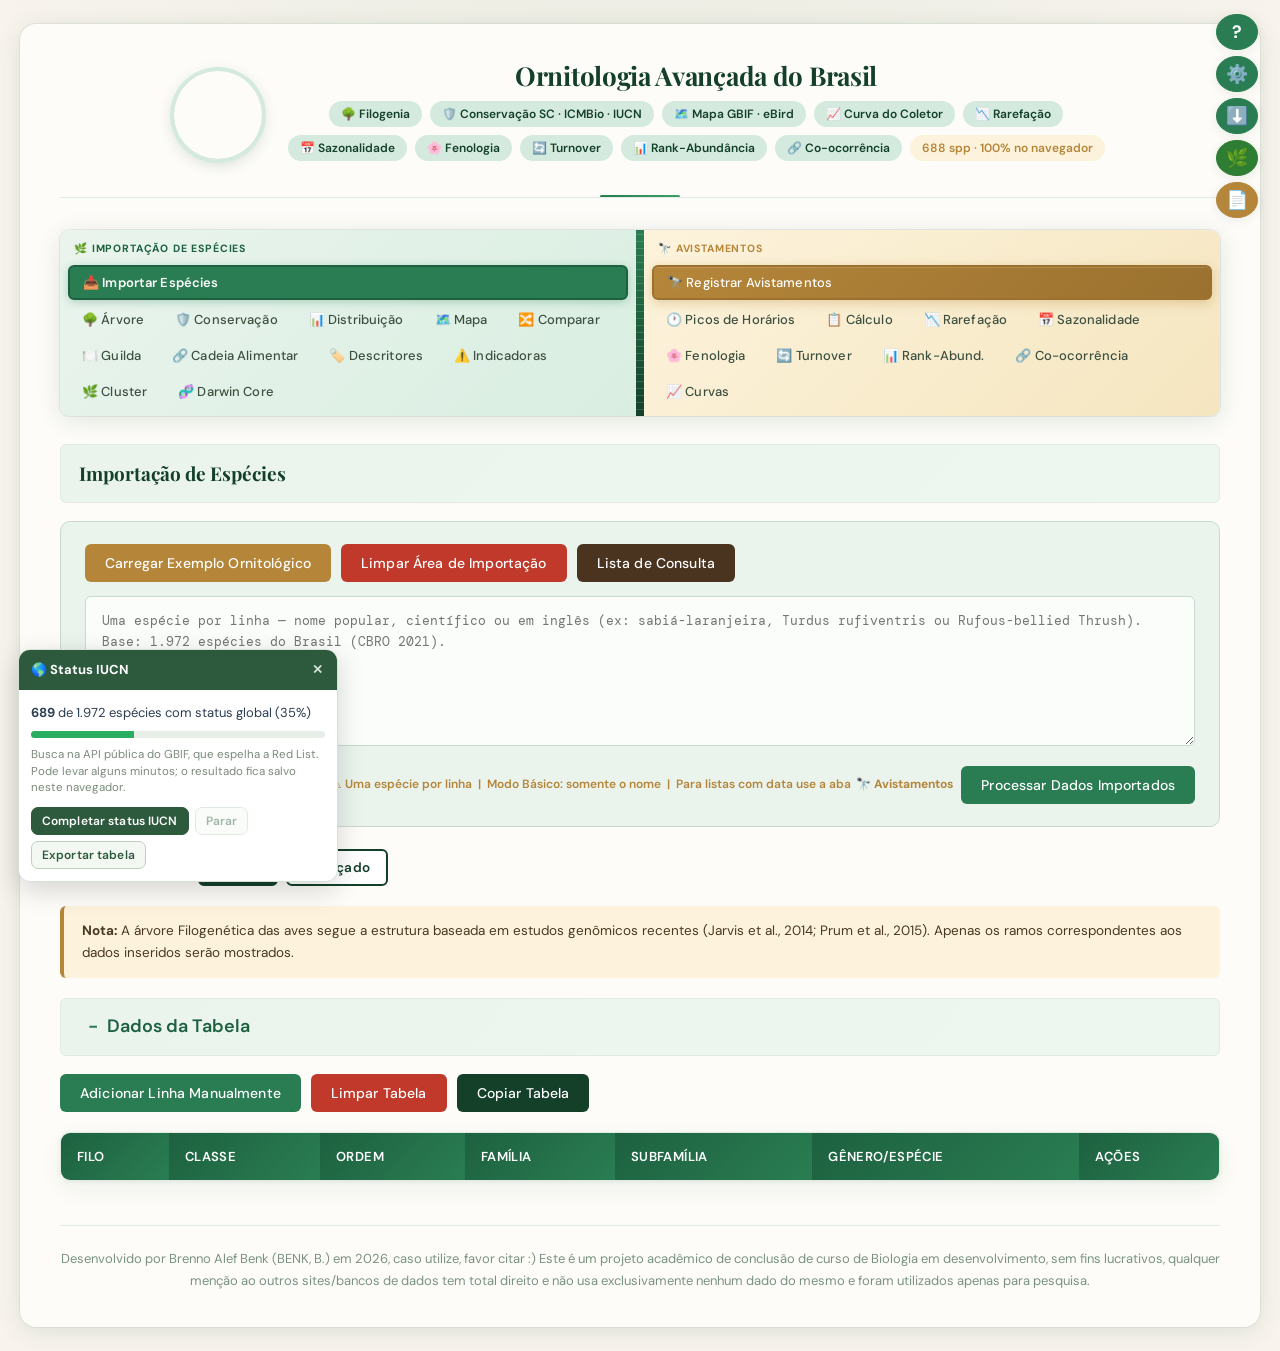
==== commit fa0fb902: "1" ====
--- a/index.html
+++ b/index.html
@@ -1973,6 +1973,7 @@
     <script src="cbro.js"></script>
     <script src="main.js"></script>
     <script src="sinonimos.js"></script>
+    <script src="iucn.js"></script>
 
 <!-- ==================== MODO CAMPO ==================== -->
 <div id="campo-overlay" class="campo-overlay" style="display:none;">
--- a/style.css
+++ b/style.css
@@ -1037,6 +1037,17 @@
         .status-EX { color: #2c3e50; font-weight: 800; }
         .status-RE { color: #4a235a; font-weight: 800; }
         .status-NA { color: #c3cbcc; font-weight: 500; }
+        .ssp-flag {
+            display: inline-block; margin-left: 6px; padding: 1px 6px;
+            border-radius: 10px; border: 1px solid currentColor;
+            font-size: 10px; font-weight: 800; letter-spacing: .02em;
+            vertical-align: middle; cursor: help; opacity: .95;
+        }
+        .pe-flag {
+            display: inline-block; margin-left: 5px; padding: 1px 5px;
+            border-radius: 10px; background: #2c3e50; color: #fff;
+            font-size: 10px; font-weight: 800; vertical-align: middle; cursor: help;
+        }
         /* Guilda inferida no nivel de familia - dado aproximado, nao curado */
         .guild-source-familia {
             display: inline-block; margin-left: 6px; padding: 1px 6px;
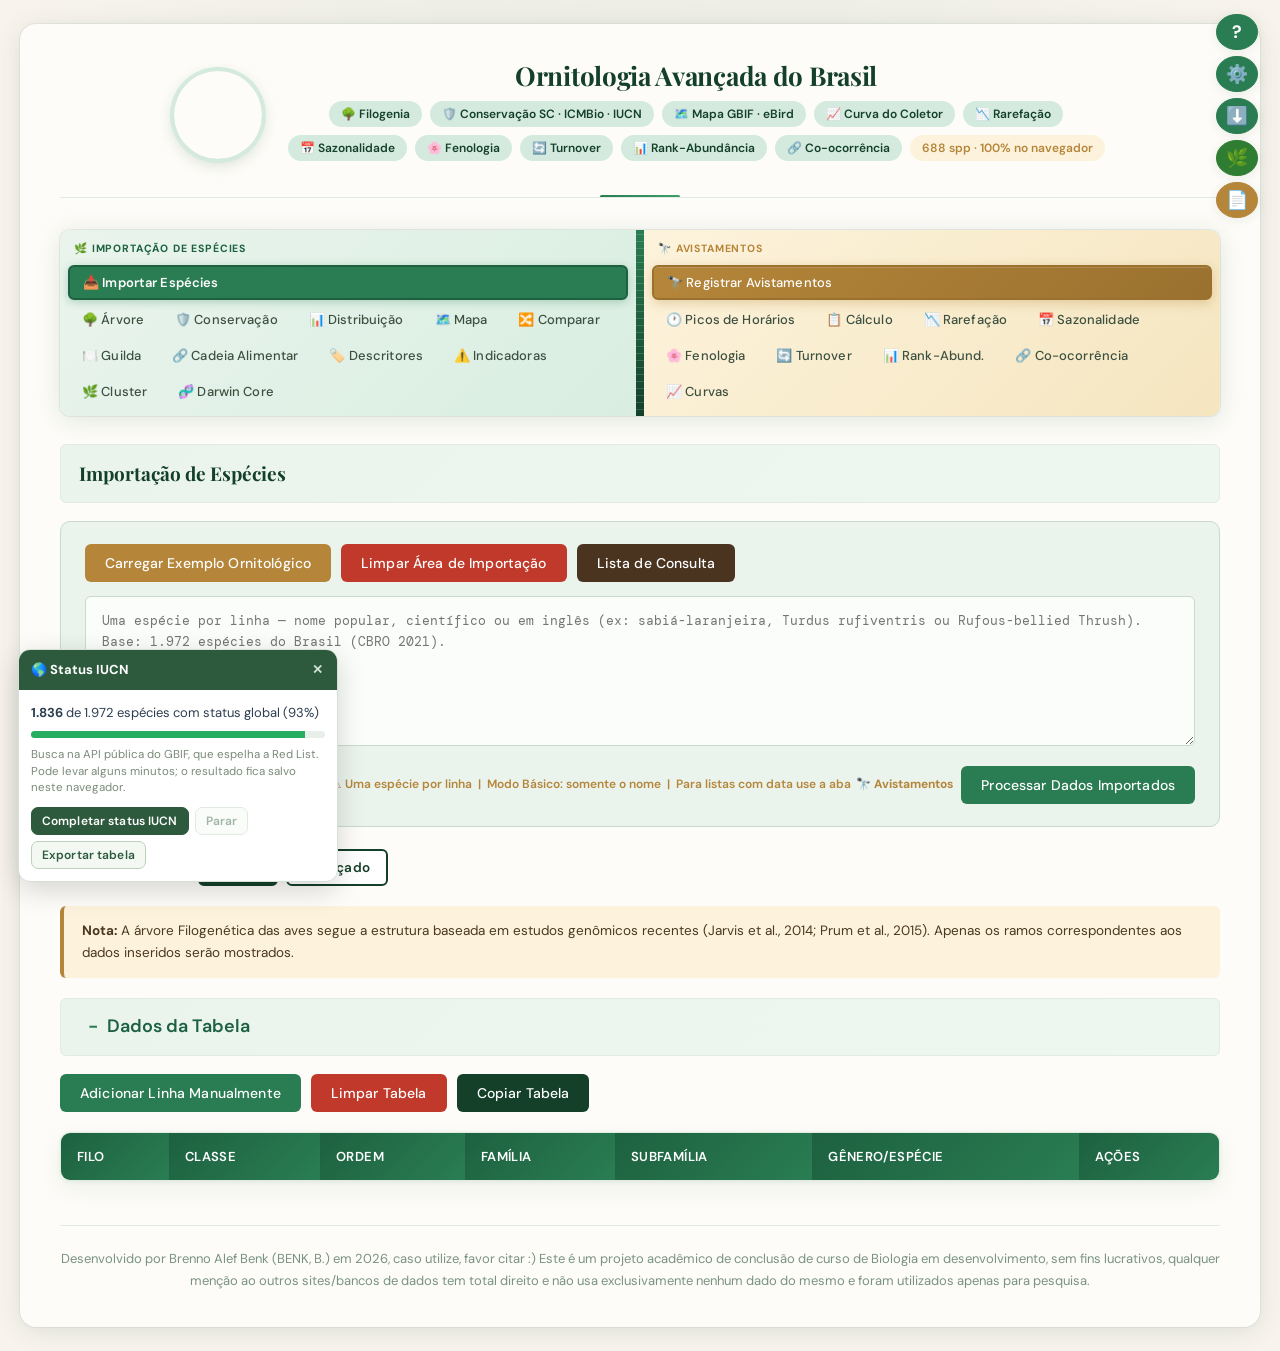
==== commit 168a3be6: "1" ====
--- a/index.html
+++ b/index.html
@@ -1973,6 +1973,7 @@
     <script src="cbro.js"></script>
     <script src="main.js"></script>
     <script src="sinonimos.js"></script>
+    <script src="IUCN_TABELA.js"></script>
     <script src="iucn.js"></script>
 
 <!-- ==================== MODO CAMPO ==================== -->
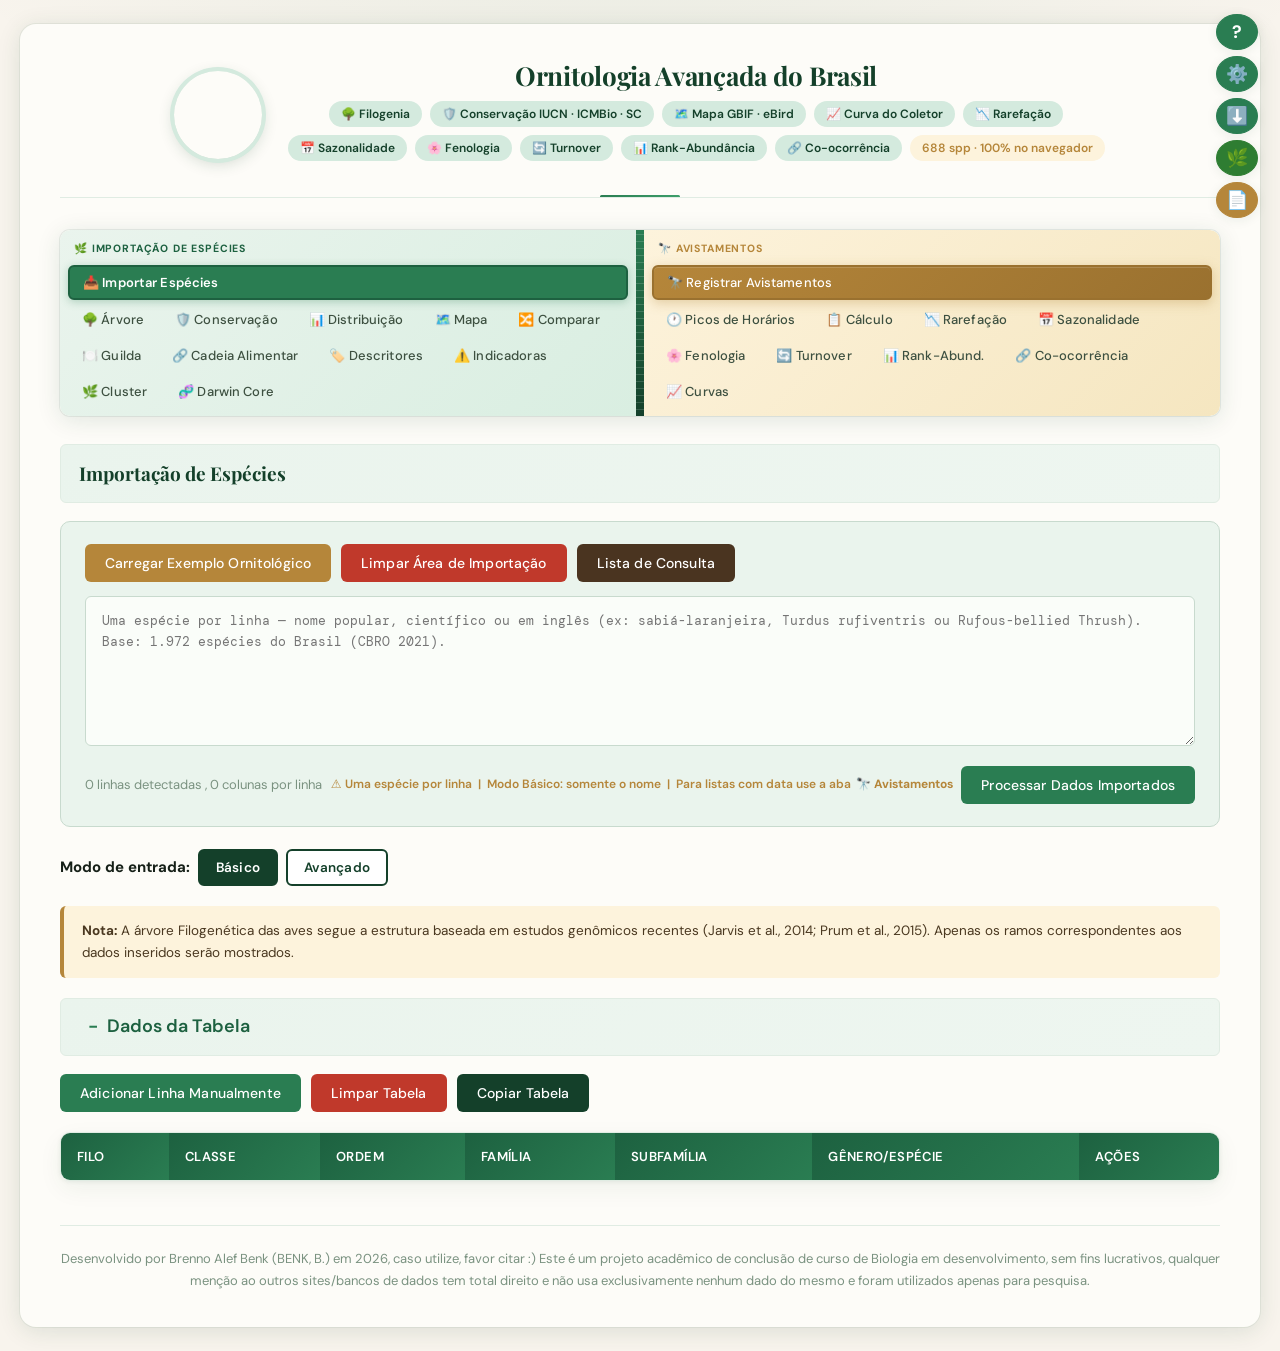
==== commit e54ed1f9: "1" ====
--- a/index.html
+++ b/index.html
@@ -115,7 +115,7 @@
         <p class="description">
             <span style="display:flex; flex-wrap:wrap; gap:8px; justify-content:center; margin-bottom:8px;">
                 <span style="background:var(--green-pale); border-radius:20px; padding:3px 12px; font-size:12px; font-weight:600; color:var(--green-deep);">🌳 Filogenia</span>
-                <span style="background:var(--green-pale); border-radius:20px; padding:3px 12px; font-size:12px; font-weight:600; color:var(--green-deep);">🛡️ Conservação SC · ICMBio · IUCN</span>
+                <span style="background:var(--green-pale); border-radius:20px; padding:3px 12px; font-size:12px; font-weight:600; color:var(--green-deep);">🛡️ Conservação IUCN · ICMBio · SC</span>
                 <span style="background:var(--green-pale); border-radius:20px; padding:3px 12px; font-size:12px; font-weight:600; color:var(--green-deep);">🗺️ Mapa GBIF · eBird</span>
                 <span style="background:var(--green-pale); border-radius:20px; padding:3px 12px; font-size:12px; font-weight:600; color:var(--green-deep);">📈 Curva do Coletor</span>
                 <span style="background:var(--green-pale); border-radius:20px; padding:3px 12px; font-size:12px; font-weight:600; color:var(--green-deep);">📉 Rarefação</span>
@@ -1367,8 +1367,8 @@
             </div>
             <div class="fonte-item">
                 <span class="fonte-tag">🛡️ Conservação</span>
-                <div class="fonte-ref">IUCN Red List v3.1 (2012) + FATMA/ICMBio Lista SC (2010) + ICMBio Portaria MMA 148/2022.</div>
-                <div class="fonte-detail">Status LC/NT/VU/EN/CR/DD seguem critérios A–E da IUCN. O site cruza três listas independentes.</div>
+                <div class="fonte-ref">IUCN Red List (critérios v3.1) · ICMBio, Portaria MMA nº 1.704/2026 · Consema/SC, Resolução nº 002/2011.</div>
+                <div class="fonte-detail">As categorias LC/NT/VU/EN/CR/DD seguem os mesmos critérios A–E da IUCN, mas cada lista os aplica a uma escala diferente — global, nacional e estadual. Por isso o site cruza as três em vez de escolher uma.</div>
                 <div class="fonte-example">📌 <strong>Exemplo:</strong> <em>Formicivora acutirostris</em> — SC=CR / ICMBio=VU / IUCN=NT. Divergência real entre listas regionais e globais.</div>
             </div>
             <div class="fonte-item">
@@ -1399,7 +1399,7 @@
                 <span class="fonte-tag">📅 Sazonalidade · 🌸 Fenologia · 🔗 Co-ocorrência</span>
                 <div class="fonte-ref">Sick, H. (1997) <em>Ornitologia Brasileira</em>. | Gotelli (2000) <em>Ecology</em> 81(9):2606–2621.</div>
                 <div class="fonte-detail">Sazonalidade: registros por mês. Fenograma Gantt: período 1ª–última detecção. Co-ocorrência: nº de levantamentos compartilhados.</div>
-                <div class="fonte-example">📌 <strong>Exemplo:</strong> <em>Sporophila caerulescens</em> em out/nov/dez → migrante de verão austral em SC. <em>Thraupis sayaca</em>+<em>Tangara preciosa</em> co-ocorrem em 4/5 levantamentos → associação de habitat.</div>
+                <div class="fonte-example">📌 <strong>Exemplo:</strong> <em>Sporophila caerulescens</em> em out/nov/dez → migrante de verão austral no Sul e Sudeste. <em>Thraupis sayaca</em>+<em>Tangara preciosa</em> co-ocorrem em 4/5 levantamentos → associação de habitat.</div>
             </div>
 
         </div><!-- fim settings-card fontes -->
@@ -1588,8 +1588,8 @@
     <div id="query-modal" class="modal">
         <div class="modal-content">
             <span class="close-modal" id="close-query-modal">&times;</span>
-            <h2 class="modal-title">Consulta de Espécies Registradas em SC</h2>
-            <input type="text" id="query-search" class="search-box" placeholder="Digite nome científico ou popular...">
+            <h2 class="modal-title">Consulta da Lista de Aves do Brasil (CBRO 2021)</h2>
+            <input type="text" id="query-search" class="search-box" placeholder="Digite nome científico, popular ou em inglês — 1.972 espécies...">
             <div style="max-height: 500px; overflow-y: auto;">
                 <table class="query-table" id="query-table">
                     <thead>
@@ -1651,6 +1651,7 @@
             <p style="font-size:12.5px;font-weight:700;color:var(--green-deep);margin-bottom:10px;letter-spacing:0.3px;">📑 ÍNDICE — clique para ir direto à seção</p>
             <div style="display:flex;flex-wrap:wrap;gap:6px;font-size:12.5px;">
                 <a href="#h-inicio" style="color:var(--green-base);text-decoration:none;background:white;border:1px solid var(--border-light);border-radius:12px;padding:3px 10px;">🚀 Por onde começar</a>
+                <a href="#h-base" style="color:var(--green-base);text-decoration:none;background:white;border:1px solid var(--border-light);border-radius:12px;padding:3px 10px;">🗂️ A base de dados</a>
                 <a href="#h-importar" style="color:var(--green-base);text-decoration:none;background:white;border:1px solid var(--border-light);border-radius:12px;padding:3px 10px;">📥 Importar Espécies</a>
                 <a href="#h-avist" style="color:var(--green-base);text-decoration:none;background:white;border:1px solid var(--border-light);border-radius:12px;padding:3px 10px;">🔭 Avistamentos</a>
                 <a href="#h-calculo" style="color:var(--green-base);text-decoration:none;background:white;border:1px solid var(--border-light);border-radius:12px;padding:3px 10px;">📋 Cálculo</a>
@@ -1687,6 +1688,33 @@
             </div>
         </div>
 
+        <!-- ── A BASE DE DADOS ── -->
+        <h3 id="h-base" style="color:var(--green-deep);border-bottom:2px solid var(--border);padding-bottom:6px;font-size:15px;margin-top:24px;">🗂️ A base de dados</h3>
+        <p style="font-size:13.5px;">Tudo que o site calcula sai de uma única base taxonômica: a <strong>Lista de Aves do Brasil do CBRO</strong> (Pacheco <em>et al.</em>, 2021, 2ª edição), o arranjo oficial adotado pelo Comitê Brasileiro de Registros Ornitológicos. Vale entender o que ela cobre antes de interpretar qualquer resultado.</p>
+        <div style="display:flex;gap:10px;flex-wrap:wrap;margin:12px 0;">
+            <div style="flex:1;min-width:120px;background:var(--green-mist);border-radius:8px;padding:10px 14px;text-align:center;"><strong style="font-size:19px;color:var(--green-deep);">1.972</strong><br><span style="font-size:12px;color:var(--text-muted);">espécies</span></div>
+            <div style="flex:1;min-width:120px;background:var(--green-mist);border-radius:8px;padding:10px 14px;text-align:center;"><strong style="font-size:19px;color:var(--green-deep);">1.998</strong><br><span style="font-size:12px;color:var(--text-muted);">subespécies</span></div>
+            <div style="flex:1;min-width:120px;background:var(--green-mist);border-radius:8px;padding:10px 14px;text-align:center;"><strong style="font-size:19px;color:var(--green-deep);">102</strong><br><span style="font-size:12px;color:var(--text-muted);">famílias</span></div>
+            <div style="flex:1;min-width:120px;background:var(--green-mist);border-radius:8px;padding:10px 14px;text-align:center;"><strong style="font-size:19px;color:var(--green-deep);">33</strong><br><span style="font-size:12px;color:var(--text-muted);">ordens</span></div>
+            <div style="flex:1;min-width:120px;background:var(--green-mist);border-radius:8px;padding:10px 14px;text-align:center;"><strong style="font-size:19px;color:var(--green-deep);">293</strong><br><span style="font-size:12px;color:var(--text-muted);">endêmicas</span></div>
+        </div>
+        <p style="font-size:13.5px;">Cada espécie carrega nome científico, nome popular, nome em inglês, autoria e ano de descrição, posição taxonômica completa e o status de ocorrência do CBRO. <strong>A busca aceita os três nomes</strong> — <em>sabiá-laranjeira</em>, <em>Turdus rufiventris</em> ou <em>Rufous-bellied Thrush</em> chegam à mesma espécie.</p>
+
+        <div style="background:var(--green-mist);border-left:3px solid var(--green-base);border-radius:0 6px 6px 0;padding:10px 14px;margin:12px 0;font-size:13px;">
+            <strong>📌 Status de ocorrência (campo do CBRO):</strong><br>
+            <strong>BR</strong> = residente ou migrante reprodutivo · <strong>VI</strong> = visitante sazonal não reprodutivo · <strong>VA</strong> = vagante · <strong>En</strong> = endêmica do Brasil · <strong>In</strong> = introduzida · <strong>Ex</strong> = extinta no país · <strong>#</strong> = status assumido, não confirmado.
+        </div>
+
+        <p style="font-size:13.5px;"><strong>Nomes que mudaram.</strong> A taxonomia de aves se move rápido, e o site adota alguns nomes posteriores ao CBRO 2021. Se você digitar um nome antigo — <em>Bubulcus ibis</em>, <em>Accipiter bicolor</em>, <em>Pipile jacutinga</em> — o sistema reconhece e avisa qual é o nome aceito. São mais de 200 sinônimos mapeados.</p>
+
+        <div style="background:#fff8e8;border:1px solid var(--amber-light);border-radius:8px;padding:10px 14px;margin:12px 0;font-size:13px;color:#5a4000;">
+            <strong>⚠️ Duas lacunas que você deve conhecer:</strong>
+            <ul style="margin:6px 0 0 18px;">
+                <li><strong>136 espécies sem status IUCN.</strong> Não é falha de carregamento: são táxons que o CBRO separa e o BirdLife ainda agrupa, então não existe avaliação global sob esse nome. Aparecem como <strong>NE</strong>. Concentram-se em Dendrocolaptidae, Thamnophilidae e Thraupidae.</li>
+                <li><strong>Guilda inferida por família.</strong> 688 espécies têm atribuição trófica revisada uma a uma; as demais herdam a guilda típica da família e aparecem com o selo tracejado <strong>fam.</strong> na aba Guilda. Use com cautela em famílias ecologicamente heterogêneas, como Furnariidae e Tyrannidae.</li>
+            </ul>
+        </div>
+
         <!-- ── 1. IMPORTAR ── -->
         <h3 id="h-importar" style="color:var(--green-deep);border-bottom:2px solid var(--border);padding-bottom:6px;font-size:15px;">1. 📥 Importar Espécies</h3>
         <p style="font-size:13.5px;">A porta de entrada principal. Cole os nomes das aves do seu estudo — um nome por linha. O sistema identifica automaticamente nomes populares (<em>"sabiá barranco"</em>) e científicos (<em>"Turdus leucomelas"</em>), corrigindo pequenos erros de digitação.</p>
@@ -1756,17 +1784,25 @@
 
         <!-- ── 6. CONSERVAÇÃO ── -->
         <h3 id="h-conserv" style="color:var(--green-deep);border-bottom:2px solid var(--border);padding-bottom:6px;font-size:15px;margin-top:24px;">6. 🛡️ Status de Conservação</h3>
-        <p style="font-size:13.5px;">Para cada espécie importada, mostra automaticamente o status de ameaça em três listas oficiais:</p>
+        <p style="font-size:13.5px;">Para cada espécie importada, mostra o status de ameaça em três listas oficiais. Elas usam os mesmos critérios da IUCN, mas cada uma avalia uma escala diferente — por isso divergem, e a divergência costuma ser a informação mais interessante da aba.</p>
         <div style="display:flex;gap:10px;flex-wrap:wrap;margin:10px 0;font-size:13px;">
-            <div style="flex:1;min-width:180px;background:var(--green-mist);border-radius:8px;padding:10px 14px;"><strong>🏔️ SC</strong><br>Lista de Santa Catarina<br><span style="color:var(--text-muted);font-size:12px;">(Consema, 2011 · NA = fora de SC)</span></div>
-            <div style="flex:1;min-width:180px;background:var(--green-mist);border-radius:8px;padding:10px 14px;"><strong>🇧🇷 ICMBio</strong><br>Lista Nacional Oficial<br><span style="color:var(--text-muted);font-size:12px;">Portaria MMA nº 1.704/2026</span></div>
-            <div style="flex:1;min-width:180px;background:var(--green-mist);border-radius:8px;padding:10px 14px;"><strong>🌎 IUCN</strong><br>Lista Global<br><span style="color:var(--text-muted);font-size:12px;">União Internacional para a Conservação</span></div>
-        </div>
-        <p style="font-size:13px;"><strong>Categorias:</strong> <span style="color:#1e8449;font-weight:700;">LC</span> = segura · <span style="color:#d4860e;font-weight:700;">NT</span> = quase ameaçada · <span style="color:#c0650a;font-weight:700;">VU</span> = vulnerável · <span style="color:#c0392b;font-weight:700;">EN</span> = em perigo · <span style="color:#922b21;font-weight:700;">CR</span> = criticamente em perigo · <span style="color:#717d7e;font-weight:700;">DD</span> = dados insuficientes · <span style="color:#9eaeb0;font-weight:700;">NE</span> = não avaliada.</p>
+            <div style="flex:1;min-width:180px;background:var(--green-mist);border-radius:8px;padding:10px 14px;"><strong>🏔️ SC</strong><br>Recorte estadual<br><span style="color:var(--text-muted);font-size:12px;">Consema/SC, 2011 · <strong>NA</strong> = espécie sem ocorrência em Santa Catarina</span></div>
+            <div style="flex:1;min-width:180px;background:var(--green-mist);border-radius:8px;padding:10px 14px;"><strong>🇧🇷 ICMBio</strong><br>Escala nacional<br><span style="color:var(--text-muted);font-size:12px;">Portaria MMA nº 1.704/2026 · 193 aves ameaçadas</span></div>
+            <div style="flex:1;min-width:180px;background:var(--green-mist);border-radius:8px;padding:10px 14px;"><strong>🌎 IUCN</strong><br>Escala global<br><span style="color:var(--text-muted);font-size:12px;">Red List · cobre 1.836 das 1.972 espécies</span></div>
+        </div>
+        <p style="font-size:13px;"><strong>Categorias:</strong> <span style="color:#1e8449;font-weight:700;">LC</span> = pouco preocupante · <span style="color:#d4860e;font-weight:700;">NT</span> = quase ameaçada · <span style="color:#c0650a;font-weight:700;">VU</span> = vulnerável · <span style="color:#c0392b;font-weight:700;">EN</span> = em perigo · <span style="color:#922b21;font-weight:700;">CR</span> = criticamente em perigo · <span style="color:#6c3483;font-weight:700;">EW</span> = extinta na natureza · <span style="color:#2c3e50;font-weight:700;">EX</span> = extinta · <span style="color:#4a235a;font-weight:700;">RE</span> = regionalmente extinta · <span style="color:#717d7e;font-weight:700;">DD</span> = dados insuficientes · <span style="color:#9eaeb0;font-weight:700;">NE</span> = não avaliada · <span style="color:#c3cbcc;font-weight:700;">NA</span> = não se aplica.</p>
+
+        <div style="background:var(--green-mist);border-left:3px solid var(--green-base);border-radius:0 6px 6px 0;padding:10px 14px;margin:12px 0;font-size:13px;">
+            <strong>📌 Como ler a coluna ICMBio.</strong> A Portaria 1.704/2026 lista só os táxons ameaçados, então <strong>LC</strong> aqui significa "não consta na Lista Nacional" — não é uma avaliação formal de pouco preocupante, que fica na plataforma SALVE.<br><br>
+            Alguns selos aparecem ao lado da categoria:<br>
+            · <strong>ssp. CR</strong> — a espécie não está ameaçada, mas uma subespécie dela está. <em>Pulsatrix perspicillata</em> é comum da Amazônia ao Sudeste, mas a subespécie nominal, da Mata Atlântica, é CR. Passe o mouse para ver quais subespécies e em qual categoria. São 40 espécies nessa situação.<br>
+            · <strong>PE</strong> — Criticamente em Perigo (Possivelmente Extinta). São quatro: <em>Cyanopsitta spixii</em>, <em>Paraclaravis geoffroyi</em>, <em>Calyptura cristata</em> e <em>Myrmotherula fluminensis</em>.
+        </div>
         <ul style="margin-left:20px;font-size:13.5px;">
             <li>Ordene por A-Z ou por grau de ameaça com os botões de ordenação.</li>
             <li>Clique em "Mais informações" para abrir a ficha da espécie no WikiAves.</li>
             <li>Três gráficos de pizza mostram a distribuição dos status por lista. Exporta como CSV.</li>
+            <li>A coluna <strong>Div.</strong> destaca espécies em que as listas discordam. <em>Formicivora acutirostris</em> é CR em SC, VU no ICMBio e NT na IUCN — a mesma ave, três leituras de risco conforme a escala.</li>
         </ul>
 
         <!-- ── 7. DISTRIBUIÇÃO ── -->
@@ -1842,7 +1878,7 @@
 
         <!-- ── 14. SAZONALIDADE ── -->
         <h3 id="h-sazon" style="color:var(--green-deep);border-bottom:2px solid var(--border);padding-bottom:6px;font-size:15px;margin-top:24px;">15. 📅 Sazonalidade</h3>
-        <p style="font-size:13.5px;">Mostra em quais meses do ano cada espécie aparece mais. SC tem quatro estações bem marcadas e muitas aves migratórias — esta aba revela esses padrões.</p>
+        <p style="font-size:13.5px;">Mostra em quais meses do ano cada espécie aparece mais. O Brasil vai do clima equatorial ao subtropical, e cada região tem seu próprio calendário de migrantes — esta aba revela o padrão da sua área.</p>
         <ul style="margin-left:20px;font-size:13.5px;">
             <li>🔭 <strong>Importar avistamentos:</strong> o mês real é detectado automaticamente a partir da data.</li>
             <li>Formato manual: <code>Nome da espécie, Mês</code> — mês como número de 1 (janeiro) a 12 (dezembro). Um registro por linha.</li>
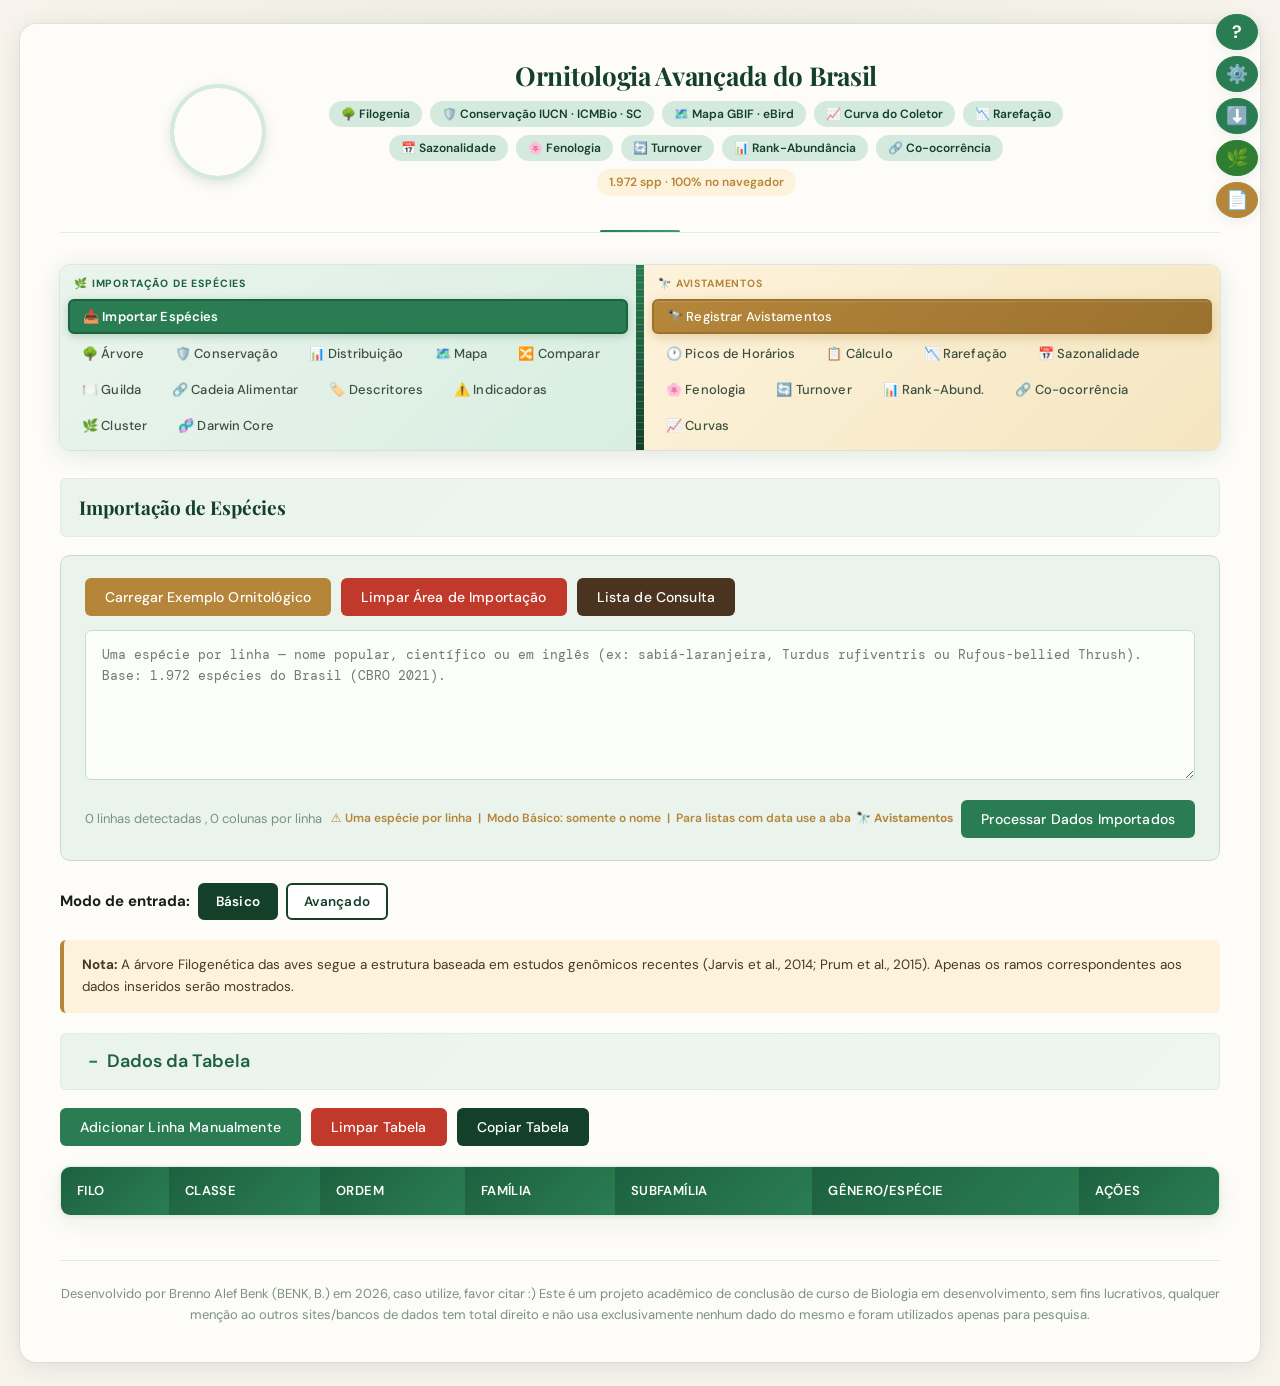
==== commit 5310e5ec: "1" ====
--- a/index.html
+++ b/index.html
@@ -40,7 +40,7 @@
     <link rel="icon" type="image/png" sizes="32x32" href="favicon-32x32.png">
     <link rel="icon" type="image/x-icon" href="favicon.ico">
 
-    <link rel="stylesheet" href="style.css">
+    <link rel="stylesheet" href="style.css?v=20260915b">
     <script src="https://cdn.sheetjs.com/xlsx-0.20.1/package/dist/xlsx.full.min.js"></script>
 
 
@@ -124,7 +124,7 @@
                 <span style="background:var(--green-pale); border-radius:20px; padding:3px 12px; font-size:12px; font-weight:600; color:var(--green-deep);">🔄 Turnover</span>
                 <span style="background:var(--green-pale); border-radius:20px; padding:3px 12px; font-size:12px; font-weight:600; color:var(--green-deep);">📊 Rank-Abundância</span>
                 <span style="background:var(--green-pale); border-radius:20px; padding:3px 12px; font-size:12px; font-weight:600; color:var(--green-deep);">🔗 Co-ocorrência</span>
-                <span style="background:var(--amber-pale); border-radius:20px; padding:3px 12px; font-size:12px; font-weight:600; color:var(--amber);">688 spp · 100% no navegador</span>
+                <span style="background:var(--amber-pale); border-radius:20px; padding:3px 12px; font-size:12px; font-weight:600; color:var(--amber);">1.972 spp · 100% no navegador</span>
             </span>
         </p>
     </div>
@@ -1075,6 +1075,7 @@
             <p style="margin:0 0 8px;padding-left:14px;text-indent:-14px;">IUCN. <em>IUCN Red List categories and criteria: version 3.1</em>. 2. ed. Gland; Cambridge: IUCN, 2012.</p>
             <p style="margin:0 0 8px;padding-left:14px;text-indent:-14px;">ICMBio. <em>Livro Vermelho da Fauna Brasileira Ameaçada de Extinção</em>. Brasília: ICMBio/MMA, 2018.</p>
             <p style="margin:0 0 8px;padding-left:14px;text-indent:-14px;">SANTA CATARINA. <em>Lista Oficial das Espécies da Fauna Ameaçadas de Extinção no Estado de Santa Catarina</em>. Consema, 2011.</p>
+            <p style="margin:0 0 8px;padding-left:14px;text-indent:-14px;">TOBIAS, J. A. <em>et al.</em> AVONET: morphological, ecological and geographical data for all birds. <em>Ecology Letters</em>, v. 25, n. 3, p. 581-597, 2022. DOI: 10.1111/ele.13898.</p>
             <p style="margin:0 0 8px;padding-left:14px;text-indent:-14px;">PACHECO, J. F. <em>et al.</em> Annotated checklist of the birds of Brazil by the Brazilian Ornithological Records Committee — second edition. <em>Ornithology Research</em>, v. 29, n. 2, 2021. DOI: 10.1007/s43388-021-00058-x.</p>
             <p style="margin:0 0 8px;padding-left:14px;text-indent:-14px;">BRASIL. Ministério do Meio Ambiente e Mudança do Clima. <em>Portaria MMA nº 1.704, de 16 de junho de 2026</em>. Lista Nacional Oficial das Espécies da Fauna Ameaçadas de Extinção. Diário Oficial da União, Brasília, 17 jun. 2026, Edição 111-B, Seção 1 - Extra B, p. 15.</p>
         </details>
@@ -1708,10 +1709,10 @@
         <p style="font-size:13.5px;"><strong>Nomes que mudaram.</strong> A taxonomia de aves se move rápido, e o site adota alguns nomes posteriores ao CBRO 2021. Se você digitar um nome antigo — <em>Bubulcus ibis</em>, <em>Accipiter bicolor</em>, <em>Pipile jacutinga</em> — o sistema reconhece e avisa qual é o nome aceito. São mais de 200 sinônimos mapeados.</p>
 
         <div style="background:#fff8e8;border:1px solid var(--amber-light);border-radius:8px;padding:10px 14px;margin:12px 0;font-size:13px;color:#5a4000;">
-            <strong>⚠️ Duas lacunas que você deve conhecer:</strong>
+            <strong>⚠️ As duas lacunas conhecidas — ambas com a mesma causa:</strong>
             <ul style="margin:6px 0 0 18px;">
-                <li><strong>136 espécies sem status IUCN.</strong> Não é falha de carregamento: são táxons que o CBRO separa e o BirdLife ainda agrupa, então não existe avaliação global sob esse nome. Aparecem como <strong>NE</strong>. Concentram-se em Dendrocolaptidae, Thamnophilidae e Thraupidae.</li>
-                <li><strong>Guilda inferida por família.</strong> 688 espécies têm atribuição trófica revisada uma a uma; as demais herdam a guilda típica da família e aparecem com o selo tracejado <strong>fam.</strong> na aba Guilda. Use com cautela em famílias ecologicamente heterogêneas, como Furnariidae e Tyrannidae.</li>
+                <li><strong>136 espécies sem status IUCN.</strong> Não é falha de carregamento: são táxons que o CBRO separa e o BirdLife ainda agrupa, então não existe avaliação global sob esse nome. Aparecem como <strong>NE</strong>.</li>
+                <li><strong>74 espécies sem traços funcionais.</strong> A guilda trófica de 1.898 espécies vem de fonte publicada — 688 da curadoria original e 1.210 do AVONET. As 74 restantes são <em>splits</em> recentes do CBRO que ainda não entraram em nenhuma base de traços, e ficam sem guilda em vez de receber palpite.</li>
             </ul>
         </div>
 
@@ -1846,11 +1847,19 @@
 
         <!-- ── 11. GUILDA ── -->
         <h3 id="h-guilda" style="color:var(--green-deep);border-bottom:2px solid var(--border);padding-bottom:6px;font-size:15px;margin-top:24px;">11. 🍽️ Guilda Alimentar</h3>
-        <p style="font-size:13.5px;">Mostra o que cada espécie come e em que ambiente vive. A <strong>guilda alimentar</strong> é a categoria ecológica baseada na dieta (ex: Insetívoro, Frugívoro, Granívoro, Carnívoro, Nectarívoro).</p>
+        <p style="font-size:13.5px;">Mostra o que cada espécie come e em que ambiente vive. A <strong>guilda alimentar</strong> é a categoria ecológica baseada na dieta (Insetívoro, Frugívoro, Granívoro, Carnívoro, Nectarívoro, Predador aquático, Necrófago, entre outras).</p>
+        <div style="background:var(--green-mist);border-left:3px solid var(--green-base);border-radius:0 6px 6px 0;padding:10px 14px;margin:12px 0;font-size:13px;">
+            <strong>📌 De onde vem cada atribuição.</strong> São 1.898 espécies com dado funcional publicado, nenhuma estimada:<br>
+            · <strong>688</strong> da curadoria original deste site, revisadas uma a uma;<br>
+            · <strong>1.210</strong> do <strong>AVONET</strong> (Tobias <em>et al.</em>, 2022), levantamento de traços funcionais de 11.009 espécies de aves. Passe o mouse sobre a guilda para ver a procedência e os valores originais do dataset: nicho trófico, nível trófico e hábito de vida.<br>
+            · Dessas, <strong>23</strong> são <em>splits</em> recentes que herdaram os traços do táxon do qual foram separadas, conforme a nota do próprio CBRO.<br><br>
+            As <strong>74</strong> espécies restantes ficam sem guilda. São descrições novas que ainda não entraram em nenhuma base de traços, e preferi deixar em branco a preencher com suposição.
+        </div>
         <ul style="margin-left:20px;font-size:13.5px;">
             <li>Filtre por guilda ou por tipo de habitat usando os menus suspensos.</li>
             <li>A presença de muitos frugívoros indica floresta madura; muitos onívoros generalistas pode indicar ambiente degradado.</li>
-            <li>Dois gráficos de rosca mostram a composição por dieta e por tipo de habitat (florestal, aquático, campestre, generalista).</li>
+            <li>Dois gráficos de rosca mostram a composição por dieta e por tipo de habitat: florestal, campestre, aquático, costeiro, marinho, aéreo, urbano ou generalista.</li>
+            <li>O campo de descrição do AVONET resume nicho, hábito e ambiente — <em>"Invertívoro arborícola de floresta densa; parcialmente migratório"</em>. É texto montado a partir das colunas do dataset, não redação livre.</li>
         </ul>
 
         <!-- ── 12. CADEIA ALIMENTAR ── -->
@@ -1990,7 +1999,7 @@
 
         <p style="text-align:center;margin-top:24px;padding:14px;background:#eef4e4;border-radius:8px;color:var(--green-deep);font-size:13.5px;">
             <strong>Desenvolvido por Brenno Alef Benk — TCC em Biologia (2026)</strong><br>
-            <span style="font-size:12.5px;color:#5a7a5a;">1.972 espécies do Brasil · Fontes: CBRO (2021), WikiAves, GBIF, eBird, Consema/SC, ICMBio (Portaria MMA 1.704/2026), IUCN</span>
+            <span style="font-size:12.5px;color:#5a7a5a;">1.972 espécies do Brasil · Fontes: CBRO (2021), AVONET (2022), WikiAves, GBIF, eBird, Consema/SC, ICMBio (Portaria MMA 1.704/2026), IUCN</span>
         </p>
 
         </div><!-- /sources-list -->
@@ -2006,11 +2015,11 @@
      SISTEMA DE FOTO DE FUNDO — lê photo_index.json do GitHub
 ══════════════════════════════════════════════════════════ -->
 
-    <script src="cbro.js"></script>
-    <script src="main.js"></script>
-    <script src="sinonimos.js"></script>
-    <script src="IUCN_TABELA.js"></script>
-    <script src="iucn.js"></script>
+    <script src="cbro.js?v=20260915b"></script>
+    <script src="main.js?v=20260915b"></script>
+    <script src="sinonimos.js?v=20260915b"></script>
+    <script src="IUCN_TABELA.js?v=20260915b"></script>
+    <script src="iucn.js?v=20260915b"></script>
 
 <!-- ==================== MODO CAMPO ==================== -->
 <div id="campo-overlay" class="campo-overlay" style="display:none;">
--- a/style.css
+++ b/style.css
@@ -1048,13 +1048,8 @@
             border-radius: 10px; background: #2c3e50; color: #fff;
             font-size: 10px; font-weight: 800; vertical-align: middle; cursor: help;
         }
-        /* Guilda inferida no nivel de familia - dado aproximado, nao curado */
-        .guild-source-familia {
-            display: inline-block; margin-left: 6px; padding: 1px 6px;
-            border: 1px dashed #b0872a; border-radius: 10px;
-            background: rgba(243, 156, 18, 0.12); color: #8a6516;
-            font-size: 10.5px; font-weight: 700; vertical-align: middle; cursor: help;
-        }
+        /* O selo visual de origem da guilda foi removido: a procedência
+           continua disponível no tooltip da célula. */
 
         /* ── Botões de grupo ── */
         .buttons {
@@ -1947,6 +1942,8 @@
         .guild-Herbívoro          { background:#dcf0d4; color:#2a5a1a; }
         .guild-Malacófago         { background:#f0e8d4; color:#6a4020; }
         .guild-Cleptoparasita     { background:#f0e0f0; color:#6a1a6a; }
+        .guild-Predador-aquático  { background:#cfe2fb; color:#12407e; }
+        .guild-Necrófago          { background:#ded8cc; color:#57452c; }
         .guild-mixed              { background:#f4f4f4; color:#444; }
 
         .habitat-badge {
@@ -1962,6 +1959,8 @@
         .habitat-Aéreo       { background:#e8f0ff; color:#2a3a8b; }
         .habitat-Costeiro    { background:#d0f0f8; color:#1a5060; }
         .habitat-Generalista { background:#f0f0f0; color:#555; }
+        .habitat-Marinho     { background:#cfe4f5; color:#0f3a5c; }
+        .habitat-Urbano      { background:#ececec; color:#4a4a4a; }
 
         .guild-stat-card {
             background: var(--surface);
